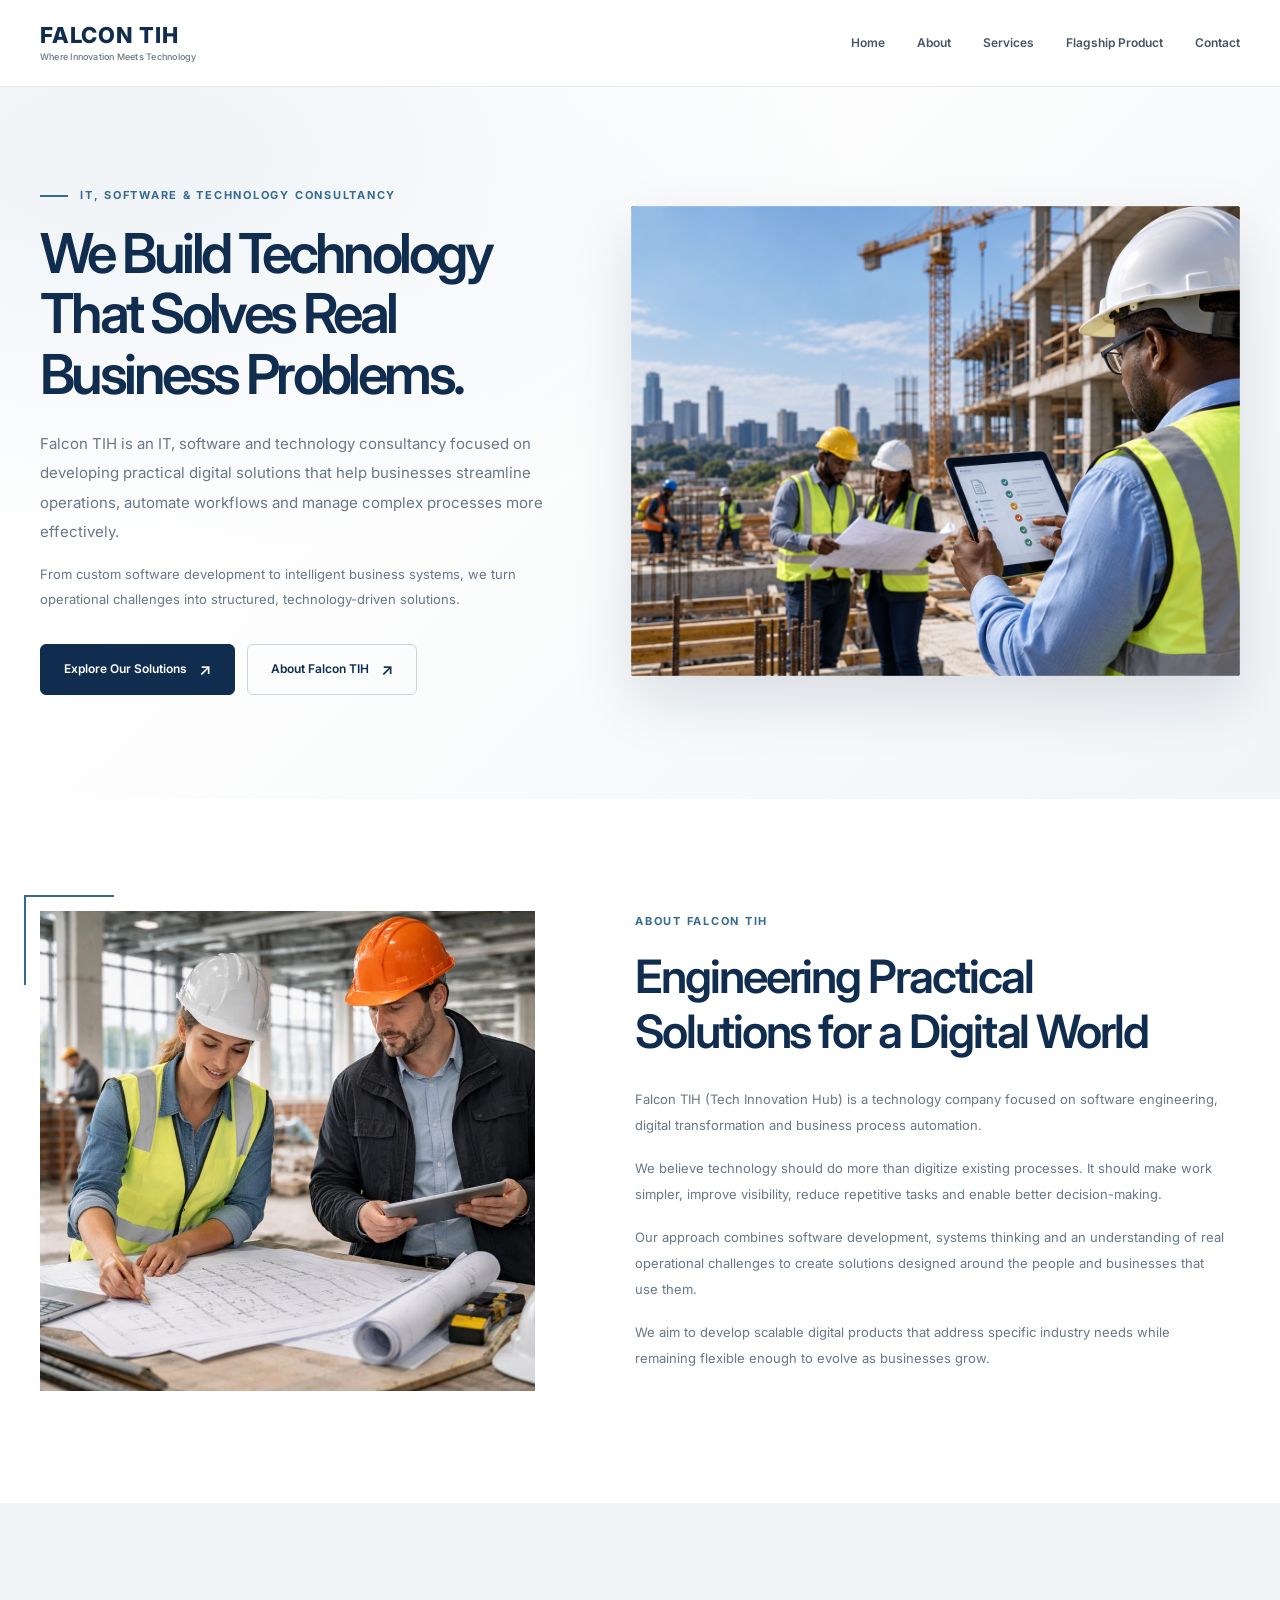
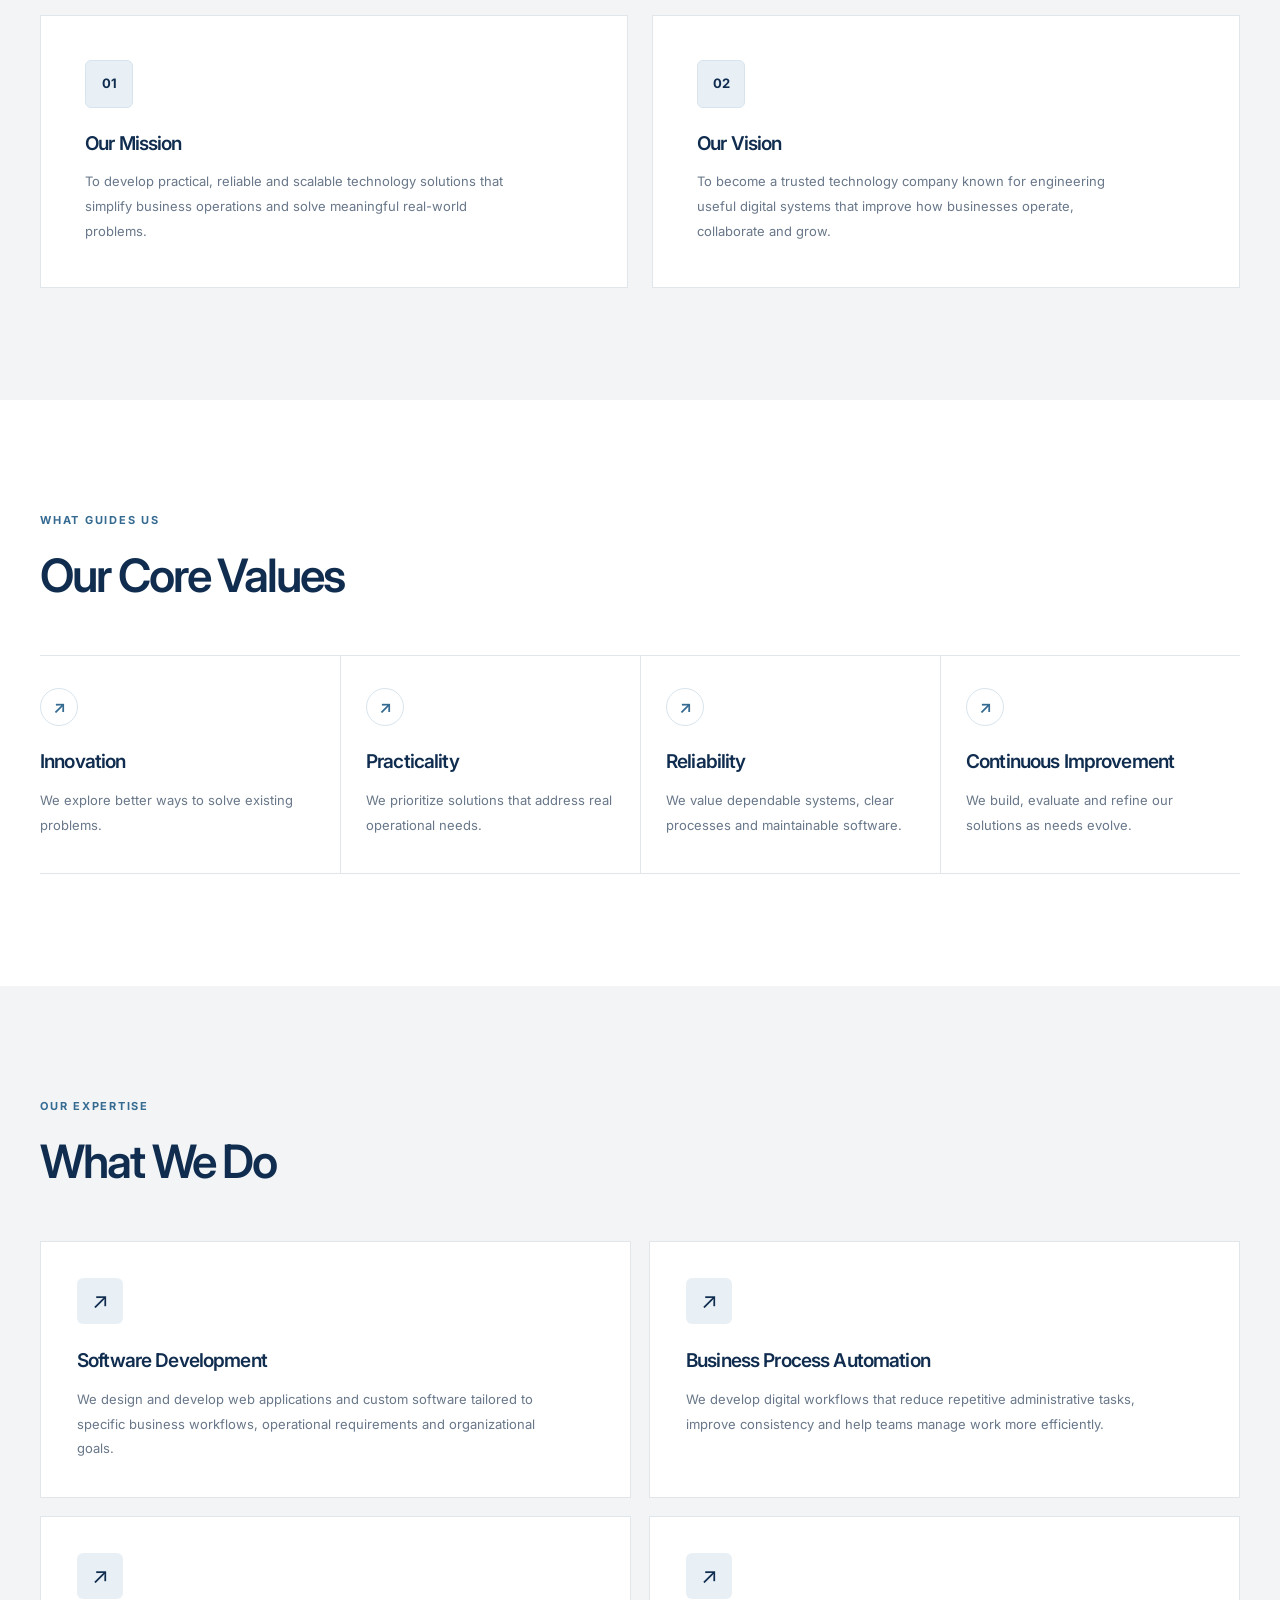
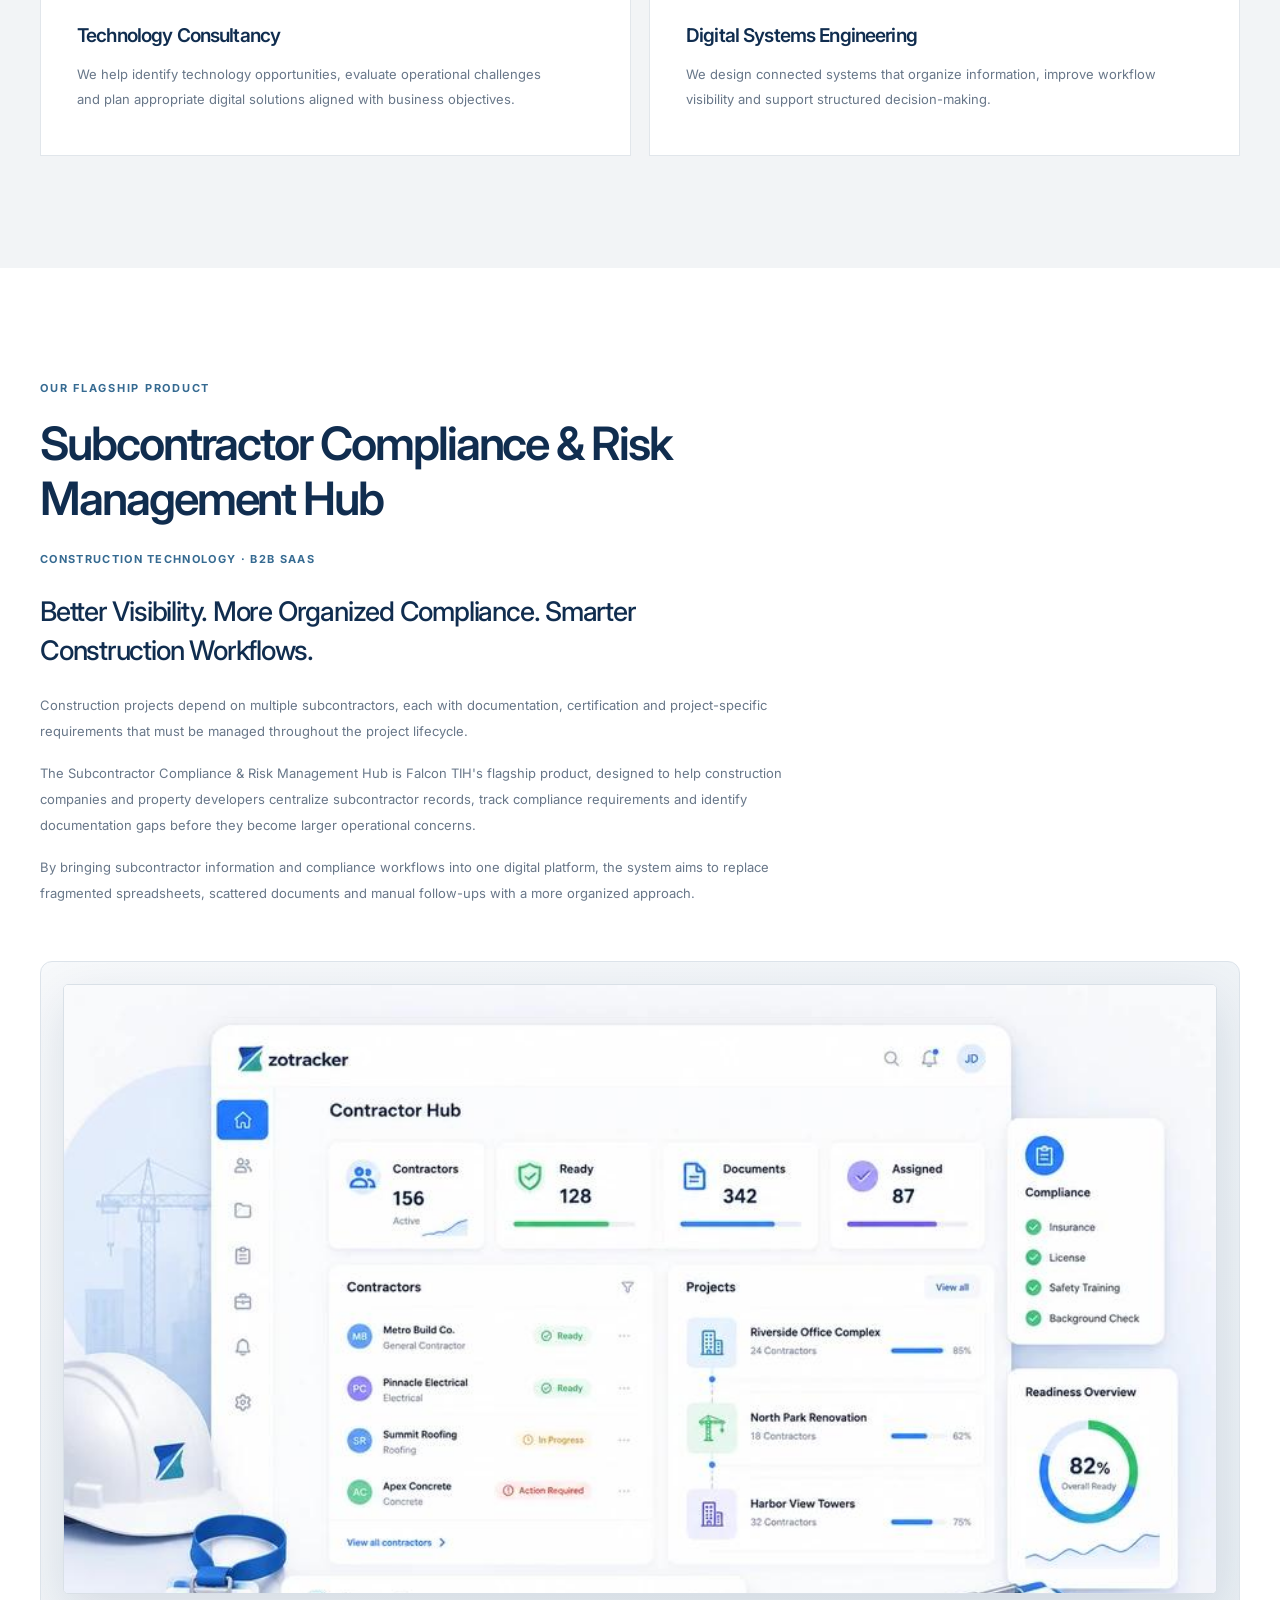
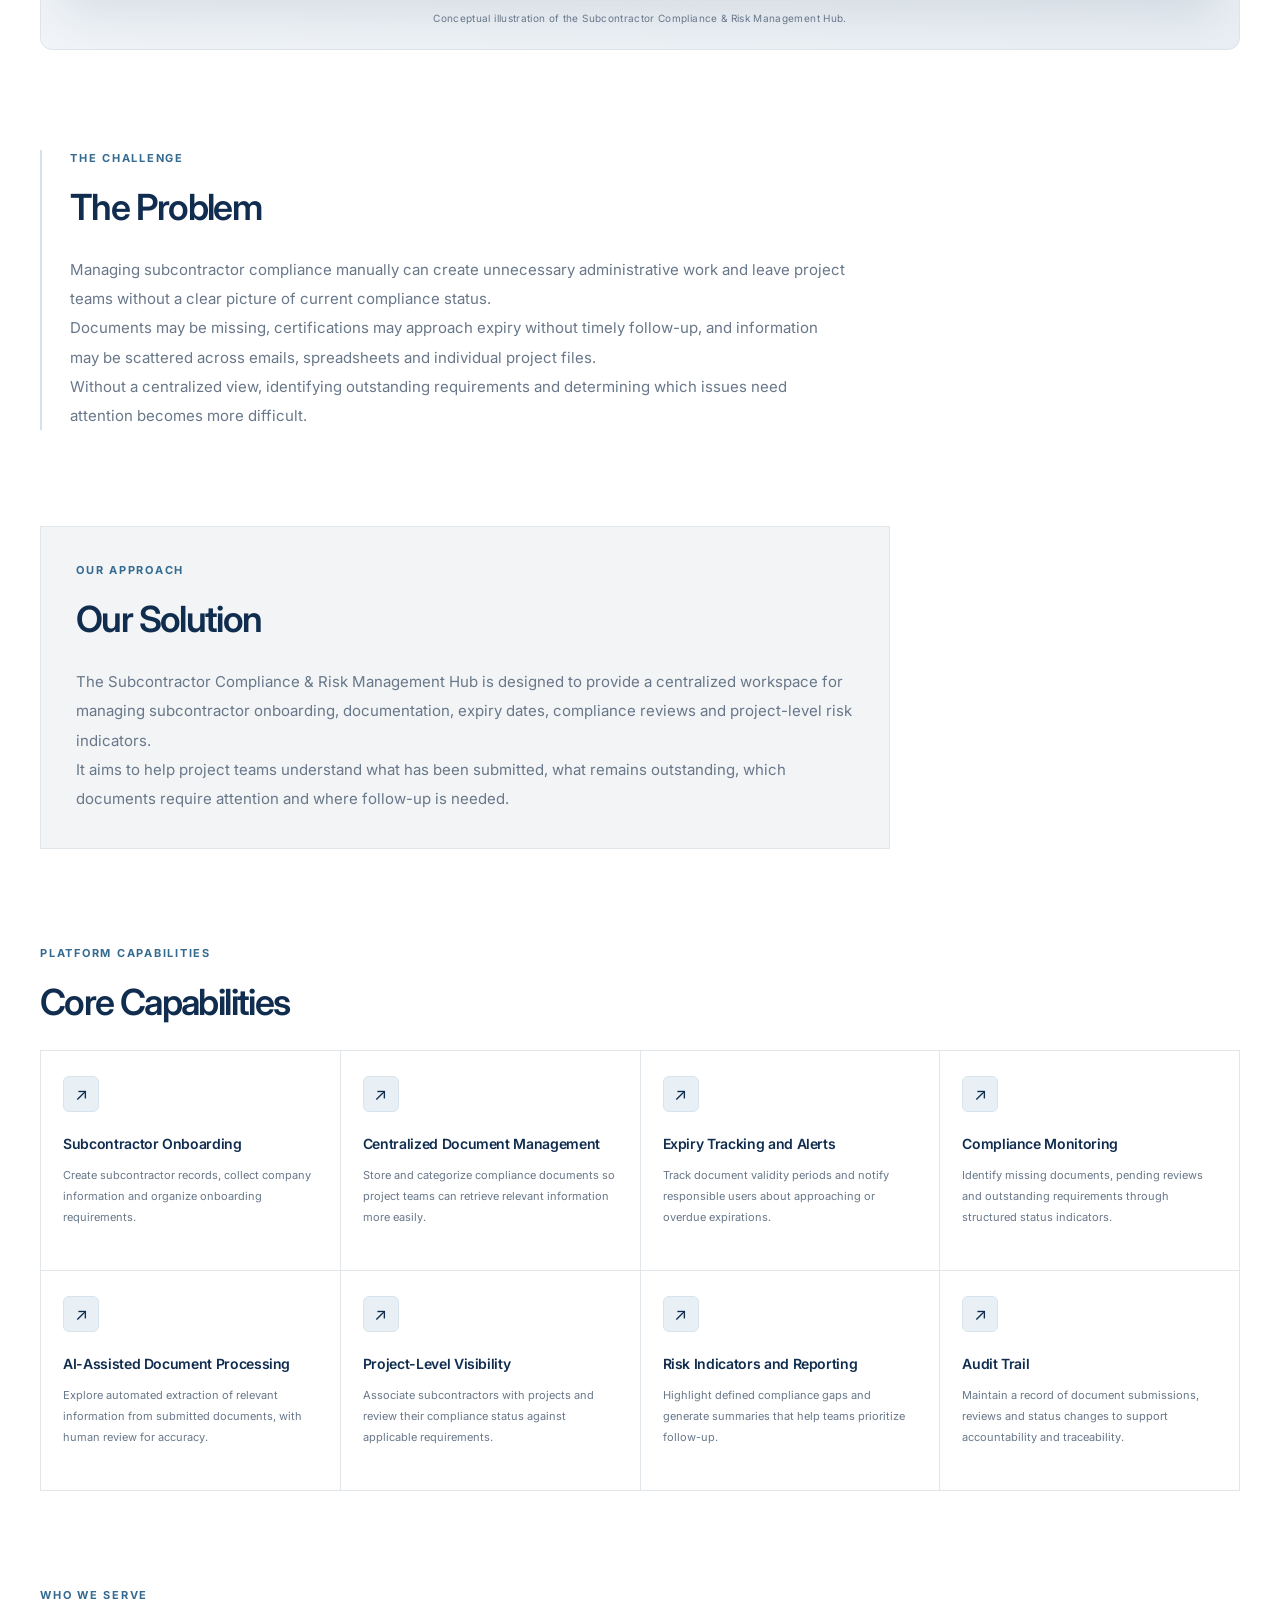
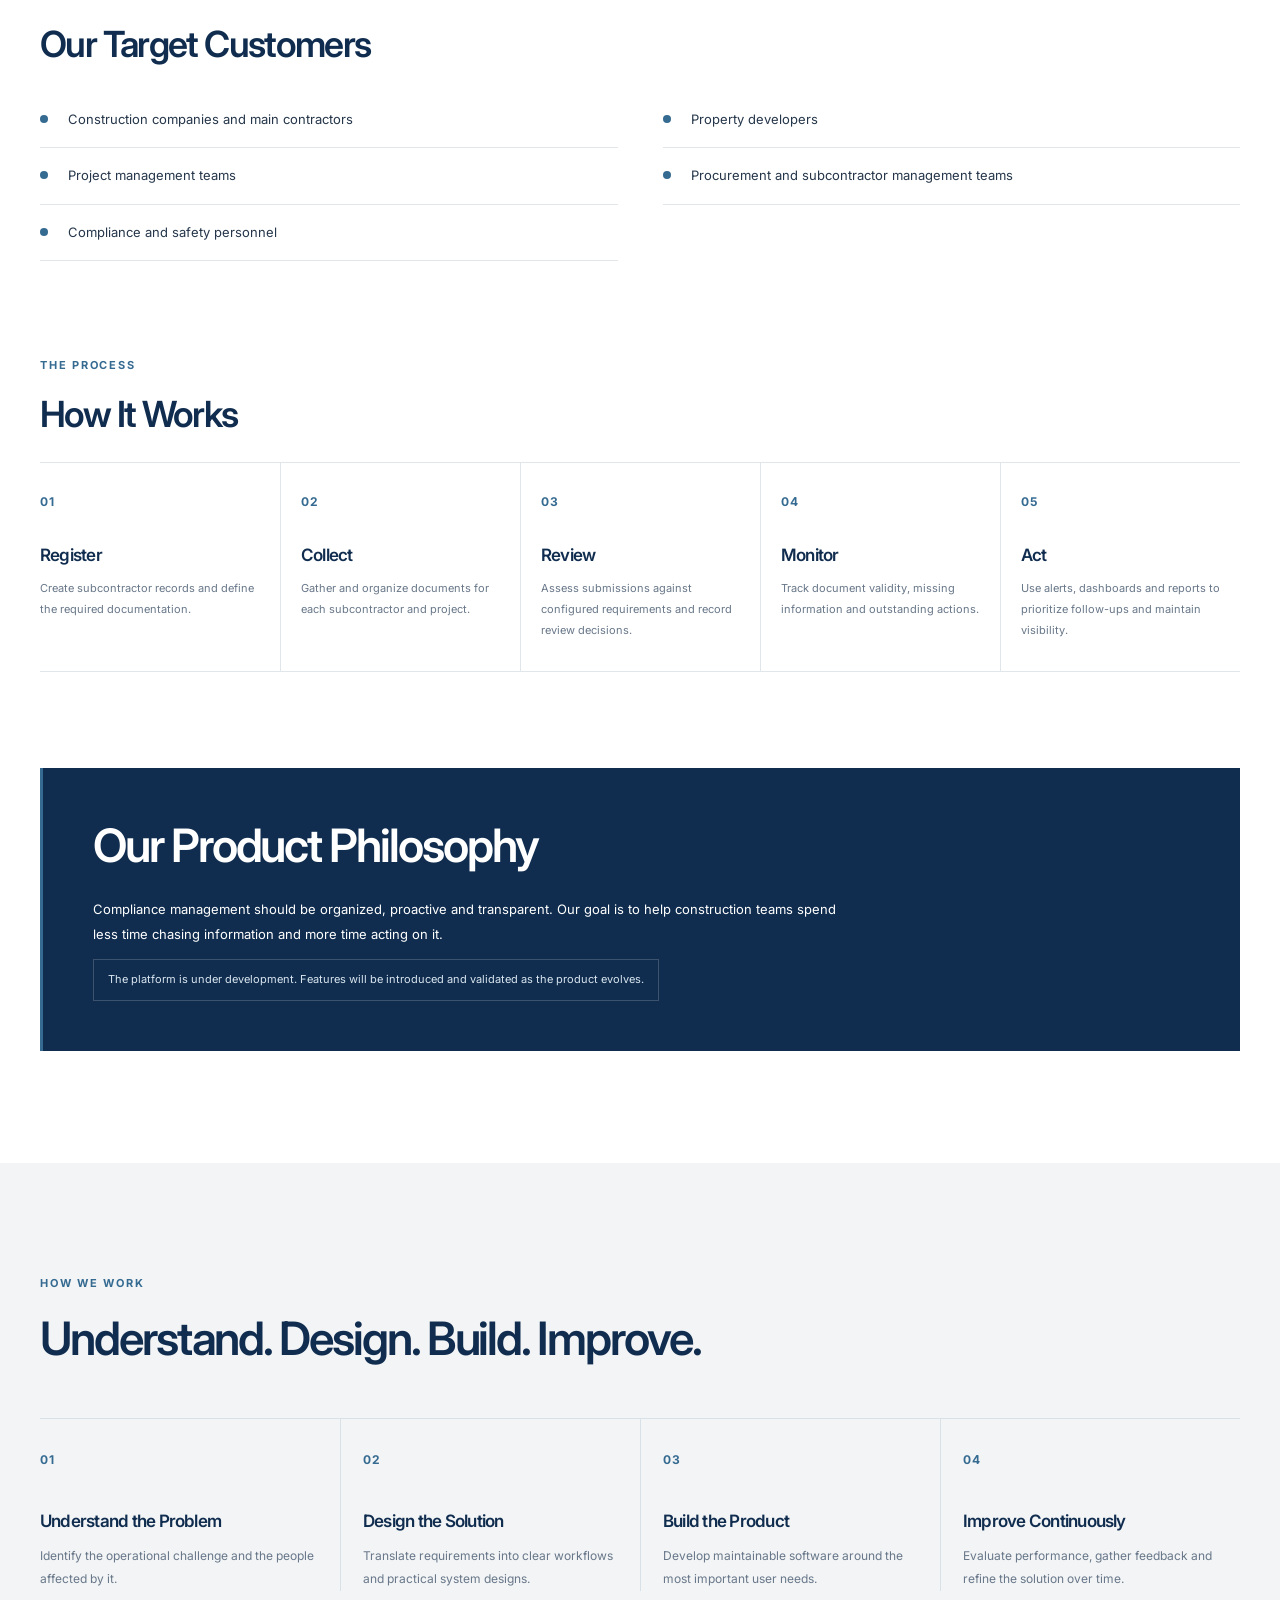
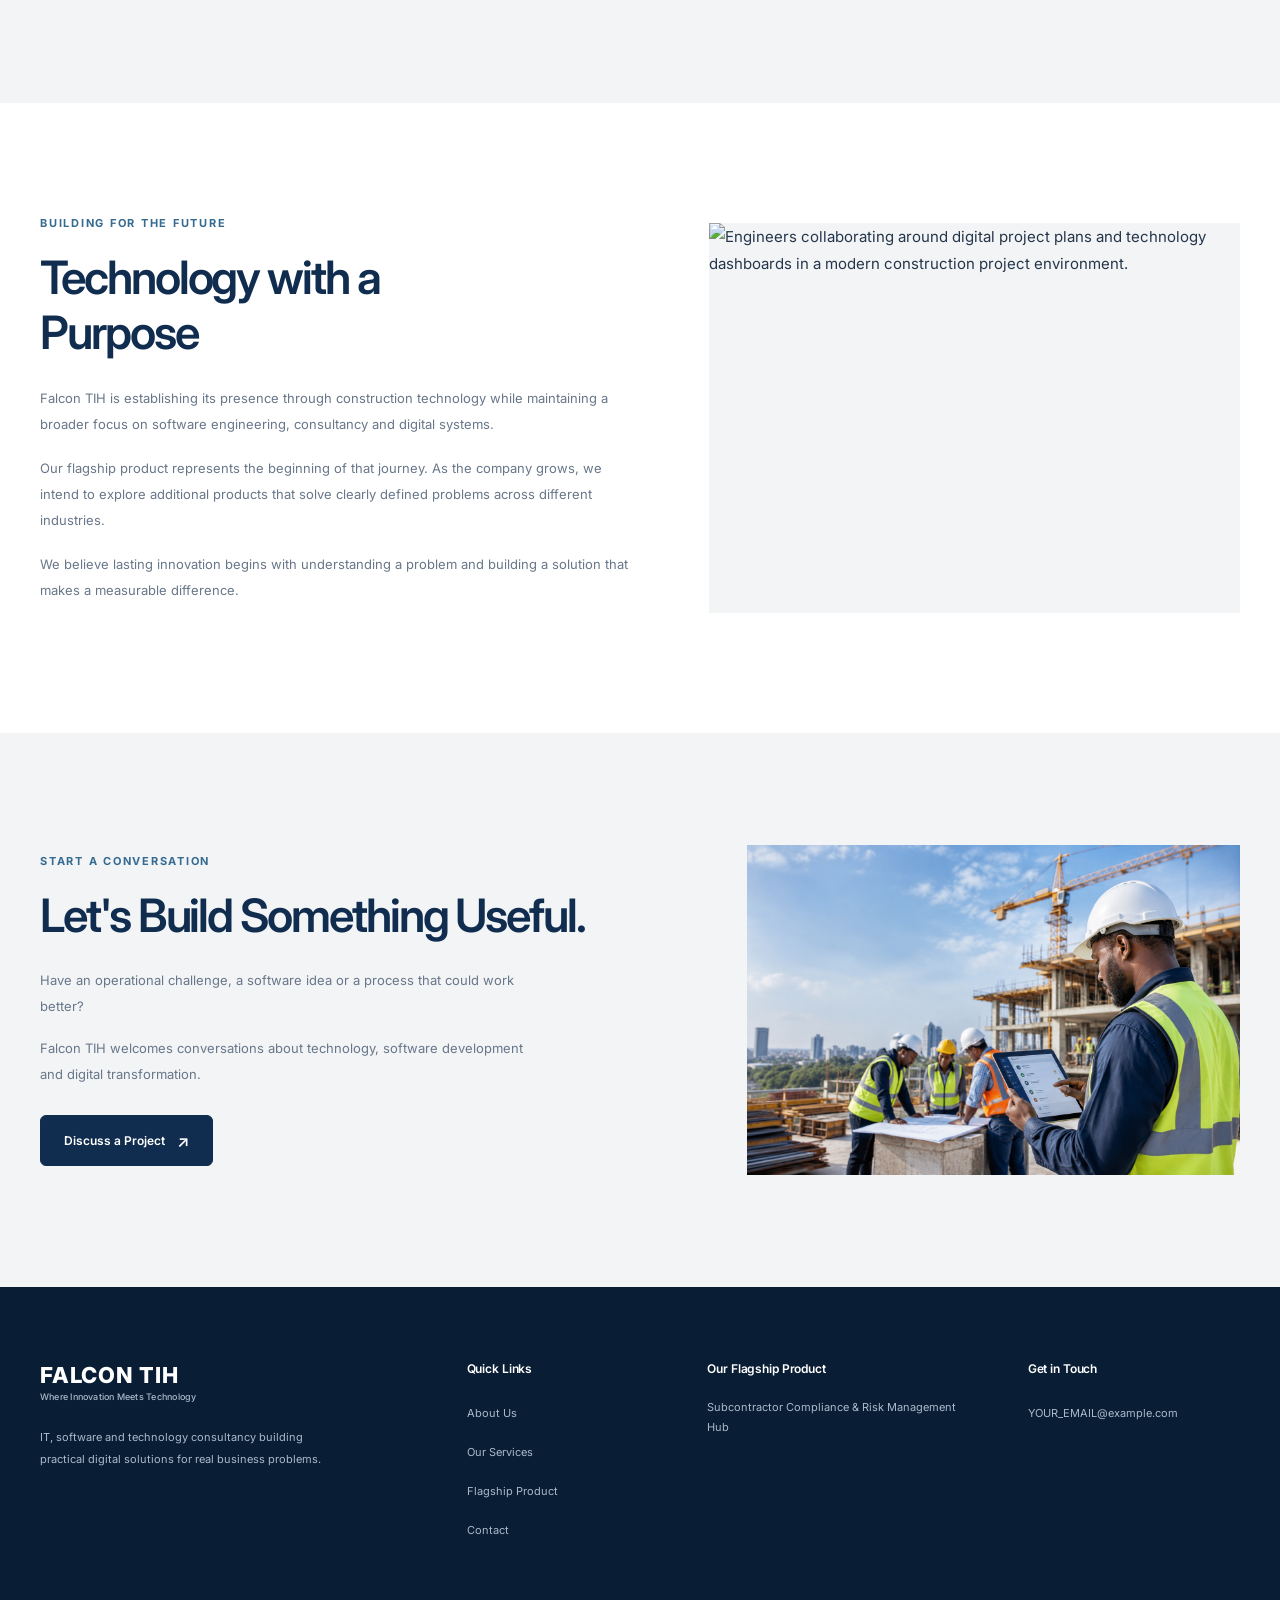
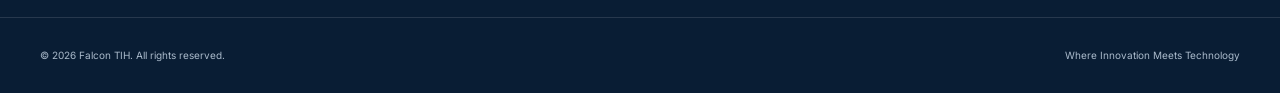
==== Falcon.html @ 8f96cfbc "programmed falcon TIH comapany site, edited main portfolio" ====
<!DOCTYPE html>
<html lang="en">
<head>
    <meta charset="UTF-8">
    <meta name="viewport" content="width=device-width, initial-scale=1.0">
    <meta name="description" content="Falcon TIH is an IT, software and technology consultancy developing practical digital solutions, business automation and construction technology systems.">
    <meta name="theme-color" content="#102D4F">
    <link rel="preconnect" href="https://fonts.googleapis.com">
    <link rel="preconnect" href="https://fonts.gstatic.com" crossorigin>
    <link href="https://fonts.googleapis.com/css2?family=Inter:wght@400;500;600;700;800&display=swap" rel="stylesheet">
    <link rel="stylesheet" href="portfolio.css">
    <title>Falcon TIH | Where Innovation Meets Technology</title>
</head>

<body class="site-body">

    <!-- ==================== HEADER ==================== -->
    <header class="site-header" id="site-header">
        <div class="container header-container">

            <a href="#home" class="brand-logo" id="brand-logo" aria-label="Falcon TIH homepage">
                <span class="brand-name">FALCON TIH</span>
                <span class="brand-tagline">Where Innovation Meets Technology</span>
            </a>

            <nav class="main-navigation" id="main-navigation" aria-label="Main navigation">
                <ul class="navigation-list">
                    <li class="navigation-item">
                        <a href="#home" class="navigation-link">Home</a>
                    </li>
                    <li class="navigation-item">
                        <a href="#about" class="navigation-link">About</a>
                    </li>
                    <li class="navigation-item">
                        <a href="#services" class="navigation-link">Services</a>
                    </li>
                    <li class="navigation-item">
                        <a href="#flagship-product" class="navigation-link">Flagship Product</a>
                    </li>
                    <li class="navigation-item">
                        <a href="#contact" class="navigation-link">Contact</a>
                    </li>
                </ul>
            </nav>

            <button
                class="mobile-menu-toggle"
                id="mobile-menu-toggle"
                type="button"
                aria-label="Toggle navigation"
                aria-controls="main-navigation"
                aria-expanded="false"
            >
                <span class="menu-icon"></span>
            </button>

        </div>
    </header>


    <main class="main-content" id="main-content">

        <!-- ==================== HERO SECTION ==================== -->
        <section class="hero-section" id="home">
            <div class="container hero-container">

                <div class="hero-content">
                    <p class="section-eyebrow hero-eyebrow">
                        IT, Software &amp; Technology Consultancy
                    </p>

                    <h1 class="hero-title">
                        We Build Technology That Solves Real Business Problems.
                    </h1>

                    <p class="hero-description">
                        Falcon TIH is an IT, software and technology consultancy
                        focused on developing practical digital solutions that
                        help businesses streamline operations, automate workflows
                        and manage complex processes more effectively.
                    </p>

                    <p class="hero-supporting-text">
                        From custom software development to intelligent business
                        systems, we turn operational challenges into structured,
                        technology-driven solutions.
                    </p>

                    <div class="hero-actions">
                        <a href="#flagship-product" class="button button-primary" id="explore-solutions-button">
                            Explore Our Solutions
                        </a>

                        <a href="#about" class="button button-secondary" id="about-company-button">
                            About Falcon TIH
                        </a>
                    </div>
                </div>

                <div class="hero-image-wrapper">
                    <img
                        src="assets/Digital Construction Team at Work.png"
                        alt="Construction site manager reviewing a digital project management dashboard on a tablet while engineers collaborate on building plans at an active construction site."
                        class="hero-image"
                        id="hero-image"
                    >
                </div>

            </div>
        </section>


        <!-- ==================== ABOUT SECTION ==================== -->
        <section class="about-section section" id="about">
            <div class="container about-container">

                <div class="about-image-wrapper">
                    <img
                        src="assets/saved-image-file_0000000050a08230af5900787758cb48.jpg"
                        alt="Construction engineers wearing safety helmets and high-visibility vests collaborating over architectural blueprints at a building site."
                        class="about-image"
                        id="about-image"
                    >
                </div>

                <div class="about-content">
                    <p class="section-eyebrow">About Falcon TIH</p>

                    <h2 class="section-title">
                        Engineering Practical Solutions for a Digital World
                    </h2>

                    <p class="about-description">
                        Falcon TIH (Tech Innovation Hub) is a technology company
                        focused on software engineering, digital transformation
                        and business process automation.
                    </p>

                    <p class="about-description">
                        We believe technology should do more than digitize
                        existing processes. It should make work simpler, improve
                        visibility, reduce repetitive tasks and enable better
                        decision-making.
                    </p>

                    <p class="about-description">
                        Our approach combines software development, systems
                        thinking and an understanding of real operational
                        challenges to create solutions designed around the
                        people and businesses that use them.
                    </p>

                    <p class="about-description">
                        We aim to develop scalable digital products that address
                        specific industry needs while remaining flexible enough
                        to evolve as businesses grow.
                    </p>
                </div>

            </div>
        </section>


        <!-- ==================== MISSION & VISION ==================== -->
        <section class="mission-vision-section section" id="mission-vision">
            <div class="container mission-vision-container">

                <article class="mission-card">
                    <div class="mission-icon" aria-hidden="true"></div>

                    <h3 class="card-title">Our Mission</h3>

                    <p class="card-description">
                        To develop practical, reliable and scalable technology
                        solutions that simplify business operations and solve
                        meaningful real-world problems.
                    </p>
                </article>

                <article class="vision-card">
                    <div class="vision-icon" aria-hidden="true"></div>

                    <h3 class="card-title">Our Vision</h3>

                    <p class="card-description">
                        To become a trusted technology company known for
                        engineering useful digital systems that improve how
                        businesses operate, collaborate and grow.
                    </p>
                </article>

            </div>
        </section>


        <!-- ==================== CORE VALUES ==================== -->
        <section class="core-values-section section" id="core-values">
            <div class="container">

                <div class="section-heading">
                    <p class="section-eyebrow">What Guides Us</p>

                    <h2 class="section-title">Our Core Values</h2>
                </div>

                <div class="core-values-grid">

                    <article class="value-card">
                        <div class="value-icon" aria-hidden="true"></div>

                        <h3 class="card-title">Innovation</h3>

                        <p class="card-description">
                            We explore better ways to solve existing problems.
                        </p>
                    </article>

                    <article class="value-card">
                        <div class="value-icon" aria-hidden="true"></div>

                        <h3 class="card-title">Practicality</h3>

                        <p class="card-description">
                            We prioritize solutions that address real
                            operational needs.
                        </p>
                    </article>

                    <article class="value-card">
                        <div class="value-icon" aria-hidden="true"></div>

                        <h3 class="card-title">Reliability</h3>

                        <p class="card-description">
                            We value dependable systems, clear processes
                            and maintainable software.
                        </p>
                    </article>

                    <article class="value-card">
                        <div class="value-icon" aria-hidden="true"></div>

                        <h3 class="card-title">Continuous Improvement</h3>

                        <p class="card-description">
                            We build, evaluate and refine our solutions
                            as needs evolve.
                        </p>
                    </article>

                </div>
            </div>
        </section>


        <!-- ==================== SERVICES SECTION ==================== -->
        <section class="services-section section" id="services">
            <div class="container">

                <div class="section-heading">
                    <p class="section-eyebrow">Our Expertise</p>

                    <h2 class="section-title">What We Do</h2>
                </div>

                <div class="services-grid">

                    <article class="service-card" id="software-development">
                        <div class="service-icon" aria-hidden="true"></div>

                        <h3 class="card-title">Software Development</h3>

                        <p class="card-description">
                            We design and develop web applications and custom
                            software tailored to specific business workflows,
                            operational requirements and organizational goals.
                        </p>
                    </article>

                    <article class="service-card" id="process-automation">
                        <div class="service-icon" aria-hidden="true"></div>

                        <h3 class="card-title">Business Process Automation</h3>

                        <p class="card-description">
                            We develop digital workflows that reduce repetitive
                            administrative tasks, improve consistency and help
                            teams manage work more efficiently.
                        </p>
                    </article>

                    <article class="service-card" id="technology-consultancy">
                        <div class="service-icon" aria-hidden="true"></div>

                        <h3 class="card-title">Technology Consultancy</h3>

                        <p class="card-description">
                            We help identify technology opportunities, evaluate
                            operational challenges and plan appropriate digital
                            solutions aligned with business objectives.
                        </p>
                    </article>

                    <article class="service-card" id="systems-engineering">
                        <div class="service-icon" aria-hidden="true"></div>

                        <h3 class="card-title">Digital Systems Engineering</h3>

                        <p class="card-description">
                            We design connected systems that organize information,
                            improve workflow visibility and support structured
                            decision-making.
                        </p>
                    </article>

                </div>
            </div>
        </section>


        <!-- ==================== FLAGSHIP PRODUCT ==================== -->
        <section class="flagship-product-section section" id="flagship-product">
            <div class="container">

                <div class="flagship-product-header">
                    <p class="section-eyebrow">Our Flagship Product</p>

                    <h2 class="section-title">
                        Subcontractor Compliance &amp; Risk Management Hub
                    </h2>

                    <p class="product-category">
                        Construction Technology &middot; B2B SaaS
                    </p>

                    <h3 class="product-subtitle">
                        Better Visibility. More Organized Compliance.
                        Smarter Construction Workflows.
                    </h3>

                    <p class="product-introduction">
                        Construction projects depend on multiple subcontractors,
                        each with documentation, certification and project-specific
                        requirements that must be managed throughout the project
                        lifecycle.
                    </p>

                    <p class="product-introduction">
                        The Subcontractor Compliance &amp; Risk Management Hub
                        is Falcon TIH's flagship product, designed to help
                        construction companies and property developers centralize
                        subcontractor records, track compliance requirements and
                        identify documentation gaps before they become larger
                        operational concerns.
                    </p>

                    <p class="product-introduction">
                        By bringing subcontractor information and compliance
                        workflows into one digital platform, the system aims to
                        replace fragmented spreadsheets, scattered documents
                        and manual follow-ups with a more organized approach.
                    </p>
                </div>


                <!-- PRODUCT IMAGE / DASHBOARD MOCKUP -->
                <div class="product-image-wrapper" id="product-dashboard-preview">
                    <img
                        src="assets/saved-image-file_00000000c3a4820e86d93e6d7f512af4.jpg"
                        alt="Conceptual construction compliance software dashboard displaying subcontractor records, document status indicators, upcoming certification expirations and project compliance summaries."
                        class="product-image"
                        id="product-dashboard-image"
                    >

                    <p class="image-caption">
                        Conceptual illustration of the Subcontractor Compliance
                        &amp; Risk Management Hub.
                    </p>
                </div>


                <!-- PRODUCT PROBLEM -->
                <div class="product-problem-section" id="product-problem">

                    <div class="section-heading">
                        <p class="section-eyebrow">The Challenge</p>

                        <h3 class="section-title">The Problem</h3>
                    </div>

                    <p class="section-description">
                        Managing subcontractor compliance manually can create
                        unnecessary administrative work and leave project teams
                        without a clear picture of current compliance status.
                    </p>

                    <p class="section-description">
                        Documents may be missing, certifications may approach
                        expiry without timely follow-up, and information may
                        be scattered across emails, spreadsheets and individual
                        project files.
                    </p>

                    <p class="section-description">
                        Without a centralized view, identifying outstanding
                        requirements and determining which issues need attention
                        becomes more difficult.
                    </p>

                </div>


                <!-- PRODUCT SOLUTION -->
                <div class="product-solution-section" id="product-solution">

                    <div class="section-heading">
                        <p class="section-eyebrow">Our Approach</p>

                        <h3 class="section-title">Our Solution</h3>
                    </div>

                    <p class="section-description">
                        The Subcontractor Compliance &amp; Risk Management Hub
                        is designed to provide a centralized workspace for
                        managing subcontractor onboarding, documentation,
                        expiry dates, compliance reviews and project-level
                        risk indicators.
                    </p>

                    <p class="section-description">
                        It aims to help project teams understand what has been
                        submitted, what remains outstanding, which documents
                        require attention and where follow-up is needed.
                    </p>

                </div>


                <!-- PRODUCT FEATURES -->
                <div class="product-features-section" id="product-features">

                    <div class="section-heading">
                        <p class="section-eyebrow">Platform Capabilities</p>

                        <h3 class="section-title">Core Capabilities</h3>
                    </div>

                    <div class="product-features-grid">

                        <article class="product-feature-card" id="subcontractor-onboarding">
                            <div class="feature-icon" aria-hidden="true"></div>

                            <h4 class="feature-title">Subcontractor Onboarding</h4>

                            <p class="feature-description">
                                Create subcontractor records, collect company
                                information and organize onboarding requirements.
                            </p>
                        </article>

                        <article class="product-feature-card" id="document-management">
                            <div class="feature-icon" aria-hidden="true"></div>

                            <h4 class="feature-title">Centralized Document Management</h4>

                            <p class="feature-description">
                                Store and categorize compliance documents so
                                project teams can retrieve relevant information
                                more easily.
                            </p>
                        </article>

                        <article class="product-feature-card" id="expiry-tracking">
                            <div class="feature-icon" aria-hidden="true"></div>

                            <h4 class="feature-title">Expiry Tracking and Alerts</h4>

                            <p class="feature-description">
                                Track document validity periods and notify
                                responsible users about approaching or overdue
                                expirations.
                            </p>
                        </article>

                        <article class="product-feature-card" id="compliance-monitoring">
                            <div class="feature-icon" aria-hidden="true"></div>

                            <h4 class="feature-title">Compliance Monitoring</h4>

                            <p class="feature-description">
                                Identify missing documents, pending reviews and
                                outstanding requirements through structured
                                status indicators.
                            </p>
                        </article>

                        <article class="product-feature-card" id="ai-document-processing">
                            <div class="feature-icon" aria-hidden="true"></div>

                            <h4 class="feature-title">AI-Assisted Document Processing</h4>

                            <p class="feature-description">
                                Explore automated extraction of relevant
                                information from submitted documents, with
                                human review for accuracy.
                            </p>
                        </article>

                        <article class="product-feature-card" id="project-visibility">
                            <div class="feature-icon" aria-hidden="true"></div>

                            <h4 class="feature-title">Project-Level Visibility</h4>

                            <p class="feature-description">
                                Associate subcontractors with projects and
                                review their compliance status against
                                applicable requirements.
                            </p>
                        </article>

                        <article class="product-feature-card" id="risk-reporting">
                            <div class="feature-icon" aria-hidden="true"></div>

                            <h4 class="feature-title">Risk Indicators and Reporting</h4>

                            <p class="feature-description">
                                Highlight defined compliance gaps and generate
                                summaries that help teams prioritize follow-up.
                            </p>
                        </article>

                        <article class="product-feature-card" id="audit-trail">
                            <div class="feature-icon" aria-hidden="true"></div>

                            <h4 class="feature-title">Audit Trail</h4>

                            <p class="feature-description">
                                Maintain a record of document submissions,
                                reviews and status changes to support
                                accountability and traceability.
                            </p>
                        </article>

                    </div>
                </div>


                <!-- TARGET CUSTOMERS -->
                <div class="target-market-section" id="target-market">

                    <div class="section-heading">
                        <p class="section-eyebrow">Who We Serve</p>

                        <h3 class="section-title">Our Target Customers</h3>
                    </div>

                    <ul class="target-market-list">
                        <li class="target-market-item">
                            Construction companies and main contractors
                        </li>
                        <li class="target-market-item">
                            Property developers
                        </li>
                        <li class="target-market-item">
                            Project management teams
                        </li>
                        <li class="target-market-item">
                            Procurement and subcontractor management teams
                        </li>
                        <li class="target-market-item">
                            Compliance and safety personnel
                        </li>
                    </ul>

                </div>


                <!-- HOW THE PRODUCT WORKS -->
                <div class="product-workflow-section" id="product-workflow">

                    <div class="section-heading">
                        <p class="section-eyebrow">The Process</p>

                        <h3 class="section-title">How It Works</h3>
                    </div>

                    <div class="workflow-grid">

                        <article class="workflow-step" id="workflow-register">
                            <span class="workflow-number">01</span>

                            <h4 class="workflow-title">Register</h4>

                            <p class="workflow-description">
                                Create subcontractor records and define the
                                required documentation.
                            </p>
                        </article>

                        <article class="workflow-step" id="workflow-collect">
                            <span class="workflow-number">02</span>

                            <h4 class="workflow-title">Collect</h4>

                            <p class="workflow-description">
                                Gather and organize documents for each
                                subcontractor and project.
                            </p>
                        </article>

                        <article class="workflow-step" id="workflow-review">
                            <span class="workflow-number">03</span>

                            <h4 class="workflow-title">Review</h4>

                            <p class="workflow-description">
                                Assess submissions against configured
                                requirements and record review decisions.
                            </p>
                        </article>

                        <article class="workflow-step" id="workflow-monitor">
                            <span class="workflow-number">04</span>

                            <h4 class="workflow-title">Monitor</h4>

                            <p class="workflow-description">
                                Track document validity, missing information
                                and outstanding actions.
                            </p>
                        </article>

                        <article class="workflow-step" id="workflow-act">
                            <span class="workflow-number">05</span>

                            <h4 class="workflow-title">Act</h4>

                            <p class="workflow-description">
                                Use alerts, dashboards and reports to prioritize
                                follow-ups and maintain visibility.
                            </p>
                        </article>

                    </div>
                </div>


                <!-- PRODUCT PHILOSOPHY -->
                <div class="product-philosophy-section" id="product-philosophy">

                    <h3 class="section-title">Our Product Philosophy</h3>

                    <p class="section-description">
                        Compliance management should be organized, proactive
                        and transparent. Our goal is to help construction
                        teams spend less time chasing information and more
                        time acting on it.
                    </p>

                    <p class="product-development-notice">
                        The platform is under development. Features will be
                        introduced and validated as the product evolves.
                    </p>

                </div>

            </div>
        </section>


        <!-- ==================== OUR APPROACH ==================== -->
        <section class="approach-section section" id="our-approach">
            <div class="container">

                <div class="section-heading">
                    <p class="section-eyebrow">How We Work</p>

                    <h2 class="section-title">
                        Understand. Design. Build. Improve.
                    </h2>
                </div>

                <div class="approach-grid">

                    <article class="approach-card" id="approach-understand">
                        <span class="approach-number">01</span>

                        <h3 class="card-title">Understand the Problem</h3>

                        <p class="card-description">
                            Identify the operational challenge and the
                            people affected by it.
                        </p>
                    </article>

                    <article class="approach-card" id="approach-design">
                        <span class="approach-number">02</span>

                        <h3 class="card-title">Design the Solution</h3>

                        <p class="card-description">
                            Translate requirements into clear workflows
                            and practical system designs.
                        </p>
                    </article>

                    <article class="approach-card" id="approach-build">
                        <span class="approach-number">03</span>

                        <h3 class="card-title">Build the Product</h3>

                        <p class="card-description">
                            Develop maintainable software around the
                            most important user needs.
                        </p>
                    </article>

                    <article class="approach-card" id="approach-improve">
                        <span class="approach-number">04</span>

                        <h3 class="card-title">Improve Continuously</h3>

                        <p class="card-description">
                            Evaluate performance, gather feedback and
                            refine the solution over time.
                        </p>
                    </article>

                </div>
            </div>
        </section>


        <!-- ==================== FUTURE VISION ==================== -->
        <section class="future-vision-section section" id="future-vision">
            <div class="container future-vision-container">

                <div class="future-vision-content">
                    <p class="section-eyebrow">Building for the Future</p>

                    <h2 class="section-title">Technology with a Purpose</h2>

                    <p class="section-description">
                        Falcon TIH is establishing its presence through
                        construction technology while maintaining a broader
                        focus on software engineering, consultancy and
                        digital systems.
                    </p>

                    <p class="section-description">
                        Our flagship product represents the beginning of that
                        journey. As the company grows, we intend to explore
                        additional products that solve clearly defined problems
                        across different industries.
                    </p>

                    <p class="section-description">
                        We believe lasting innovation begins with understanding
                        a problem and building a solution that makes a
                        measurable difference.
                    </p>
                </div>

                <div class="future-vision-image-wrapper">
                    <img
                        src=""
                        alt="Engineers collaborating around digital project plans and technology dashboards in a modern construction project environment."
                        class="future-vision-image"
                        id="future-vision-image"
                    >
                </div>

            </div>
        </section>


        <!-- ==================== CONTACT SECTION ==================== -->
        <section class="contact-section section" id="contact">
            <div class="container contact-container">

                <div class="contact-content">
                    <p class="section-eyebrow">Start a Conversation</p>

                    <h2 class="section-title">Let's Build Something Useful.</h2>

                    <p class="contact-description">
                        Have an operational challenge, a software idea or a
                        process that could work better?
                    </p>

                    <p class="contact-description">
                        Falcon TIH welcomes conversations about technology,
                        software development and digital transformation.
                    </p>

                    <a
                        href="mailto:YOUR_EMAIL@example.com"
                        class="button button-primary"
                        id="contact-project-button"
                    >
                        Discuss a Project
                    </a>
                </div>

                <div class="contact-image-wrapper">
                    <img
                        src="assets/Construction Team Reviewing Plans Onsite.png"
                        alt="Technology consultant and business stakeholders reviewing a digital solution and discussing software project requirements."
                        class="contact-image"
                        id="contact-image"
                    >
                </div>

            </div>
        </section>

    </main>


    <!-- ==================== FOOTER ==================== -->
    <footer class="site-footer" id="site-footer">
        <div class="container footer-container">

            <div class="footer-brand">
                <a href="#home" class="brand-logo footer-logo">
                    <span class="brand-name">FALCON TIH</span>
                    <span class="brand-tagline">
                        Where Innovation Meets Technology
                    </span>
                </a>

                <p class="footer-description">
                    IT, software and technology consultancy building
                    practical digital solutions for real business problems.
                </p>
            </div>

            <div class="footer-navigation">
                <h3 class="footer-heading">Quick Links</h3>

                <ul class="footer-link-list">
                    <li class="footer-link-item">
                        <a href="#about" class="footer-link">About Us</a>
                    </li>
                    <li class="footer-link-item">
                        <a href="#services" class="footer-link">Our Services</a>
                    </li>
                    <li class="footer-link-item">
                        <a href="#flagship-product" class="footer-link">
                            Flagship Product
                        </a>
                    </li>
                    <li class="footer-link-item">
                        <a href="#contact" class="footer-link">Contact</a>
                    </li>
                </ul>
            </div>

            <div class="footer-product">
                <h3 class="footer-heading">Our Flagship Product</h3>

                <a href="#flagship-product" class="footer-link">
                    Subcontractor Compliance &amp; Risk Management Hub
                </a>
            </div>

            <div class="footer-contact">
                <h3 class="footer-heading">Get in Touch</h3>

                <a href="mailto:YOUR_EMAIL@example.com" class="footer-link">
                    YOUR_EMAIL@example.com
                </a>
            </div>

        </div>

        <div class="footer-bottom">
            <div class="container footer-bottom-container">

                <p class="copyright-text">
                    &copy; <span id="current-year">2026</span> Falcon TIH.
                    All rights reserved.
                </p>

                <p class="footer-tagline">
                    Where Innovation Meets Technology
                </p>

            </div>
        </div>
    </footer>

</body>
</html>
---- portfolio.css ----
/* =========================================================
   EMMANUEL JUMA OKOTH — PREMIUM SOFTWARE ENGINEERING PORTFOLIO
   ========================================================= */

:root {
  /* Falcon-inspired palette */
  --primary: #102D4F;
  --primary-light: #183E64;
  --secondary: #356A91;
  --secondary-light: #5B8DB3;
  --accent: #DCEAF5;

  --bg: #F2F4F6;
  --bg-elevated: #FFFFFF;
  --bg-soft: #EAF0F5;

  --text: #172B3D;
  --text-muted: #586A7B;
  --text-subtle: #758596;

  --border: #E1E7ED;
  --border-strong: #CAD5DF;

  --shadow-sm: 0 4px 14px rgba(16, 45, 79, 0.05);
  --shadow-md: 0 12px 30px rgba(16, 45, 79, 0.08);
  --shadow-lg: 0 24px 60px rgba(16, 45, 79, 0.13);

  --font: "Inter", -apple-system, BlinkMacSystemFont, "Segoe UI", sans-serif;

  --text-xs: 0.8rem;
  --text-sm: 0.92rem;
  --text-base: 1rem;
  --text-lg: 1.16rem;
  --text-xl: 1.4rem;
  --text-2xl: clamp(1.8rem, 3vw, 2.35rem);
  --text-3xl: clamp(2.3rem, 5vw, 3.6rem);
  --text-4xl: clamp(2.7rem, 6vw, 4.6rem);

  --space-1: 0.25rem;
  --space-2: 0.5rem;
  --space-3: 0.75rem;
  --space-4: 1rem;
  --space-5: 1.5rem;
  --space-6: 2rem;
  --space-7: 3rem;
  --space-8: 4rem;
  --space-9: 6rem;

  --container: 1160px;
  --header-h: 76px;
  --radius: 14px;
  --radius-lg: 24px;

  --ease: cubic-bezier(0.22, 1, 0.36, 1);
  --duration: 280ms;
}

/* Reset */
*,
*::before,
*::after {
  box-sizing: border-box;
  margin: 0;
  padding: 0;
}

html {
  scroll-behavior: smooth;
  scroll-padding-top: calc(var(--header-h) + 20px);
  -webkit-text-size-adjust: 100%;
}

body {
  min-height: 100vh;
  overflow-x: hidden;
  background: var(--bg);
  color: var(--text);
  font-family: var(--font);
  font-size: var(--text-base);
  line-height: 1.75;
  -webkit-font-smoothing: antialiased;
  text-rendering: optimizeLegibility;
}

img {
  display: block;
  max-width: 100%;
  height: auto;
}

a {
  color: inherit;
  text-decoration: none;
}

button,
input,
textarea {
  font: inherit;
}

button {
  color: inherit;
}

ul,
ol {
  list-style: none;
}

::selection {
  color: #FFFFFF;
  background: var(--secondary);
}

:focus-visible {
  outline: 3px solid var(--secondary-light);
  outline-offset: 4px;
}

@media (prefers-reduced-motion: reduce) {
  html {
    scroll-behavior: auto;
  }

  *,
  *::before,
  *::after {
    animation-duration: 0.01ms !important;
    animation-iteration-count: 1 !important;
    transition-duration: 0.01ms !important;
    scroll-behavior: auto !important;
  }
}

/* Layout */
.container {
  width: min(calc(100% - 48px), var(--container));
  margin-inline: auto;
}

.section {
  position: relative;
  padding-block: var(--space-9);
}

.section-alt {
  background: var(--bg-elevated);
  border-block: 1px solid var(--border);
}

.section-header {
  max-width: 680px;
  margin-bottom: var(--space-6);
}

.section-header h2 {
  margin-bottom: var(--space-2);
  color: var(--primary);
  font-size: var(--text-2xl);
  font-weight: 800;
  letter-spacing: -0.045em;
  line-height: 1.2;
}

.section-header h2::after {
  display: block;
  width: 46px;
  height: 4px;
  margin-top: 16px;
  border-radius: 10px;
  background: var(--secondary);
  content: "";
}

.section-lead {
  max-width: 600px;
  color: var(--text-muted);
  font-size: var(--text-lg);
  line-height: 1.8;
}

.section-header--sub {
  margin-top: var(--space-9);
}

/* Skip link */
.skip-link {
  position: absolute;
  top: -100px;
  left: 20px;
  z-index: 2000;
  padding: 12px 18px;
  border-radius: 10px;
  background: var(--primary);
  color: #FFFFFF;
}

.skip-link:focus {
  top: 20px;
}

/* Header and navigation */
.header {
  position: fixed;
  inset: 0 0 auto;
  z-index: 1000;
  height: var(--header-h);
  border-bottom: 1px solid rgba(225, 231, 237, 0.7);
  background: rgba(255, 255, 255, 0.88);
  backdrop-filter: blur(18px);
  -webkit-backdrop-filter: blur(18px);
  transition:
    background var(--duration) var(--ease),
    box-shadow var(--duration) var(--ease);
}

.header.scrolled {
  background: rgba(255, 255, 255, 0.97);
  box-shadow: 0 5px 24px rgba(16, 45, 79, 0.06);
}

.nav {
  display: flex;
  align-items: center;
  justify-content: space-between;
  height: 100%;
}

.logo {
  color: var(--primary);
  font-size: 1.45rem;
  font-weight: 800;
  letter-spacing: 0.06em;
  transition: color var(--duration) var(--ease);
}

.logo:hover {
  color: var(--secondary);
}

nav {
  display: flex;
  align-items: center;
  gap: clamp(18px, 3vw, 34px);
}

nav a {
  position: relative;
  padding-block: 8px;
  color: var(--text-muted);
  font-size: var(--text-sm);
  font-weight: 600;
  transition: color var(--duration) var(--ease);
}

nav a::after {
  position: absolute;
  right: 0;
  bottom: 0;
  left: 0;
  height: 2px;
  border-radius: 4px;
  background: var(--secondary);
  content: "";
  transform: scaleX(0);
  transform-origin: left;
  transition: transform var(--duration) var(--ease);
}

nav a:hover,
nav a:focus-visible {
  color: var(--primary);
}

nav a:hover::after,
nav a:focus-visible::after {
  transform: scaleX(1);
}

.menu-btn {
  display: none;
  width: 44px;
  height: 44px;
  place-items: center;
  border: 1px solid var(--border);
  border-radius: 12px;
  background: var(--bg-elevated);
  cursor: pointer;
}

.menu-icon,
.menu-icon::before,
.menu-icon::after {
  display: block;
  width: 21px;
  height: 2px;
  border-radius: 3px;
  background: var(--primary);
  transition:
    transform var(--duration) var(--ease),
    opacity var(--duration) var(--ease);
}

.menu-icon {
  position: relative;
}

.menu-icon::before,
.menu-icon::after {
  position: absolute;
  left: 0;
  content: "";
}

.menu-icon::before {
  top: -7px;
}

.menu-icon::after {
  top: 7px;
}

.menu-btn[aria-expanded="true"] .menu-icon {
  background: transparent;
}

.menu-btn[aria-expanded="true"] .menu-icon::before {
  top: 0;
  transform: rotate(45deg);
}

.menu-btn[aria-expanded="true"] .menu-icon::after {
  top: 0;
  transform: rotate(-45deg);
}

/* Hero */
.hero {
  position: relative;
  display: flex;
  min-height: min(850px, 100svh);
  align-items: center;
  padding-block: calc(var(--header-h) + 70px) 90px;
  background:
    radial-gradient(
      ellipse at 85% 15%,
      rgba(53, 106, 145, 0.10),
      transparent 38%
    ),
    linear-gradient(135deg, #F7F9FB 0%, #EEF2F6 100%);
}

.hero::before {
  position: absolute;
  top: 16%;
  right: -90px;
  width: 300px;
  height: 300px;
  border: 1px solid rgba(53, 106, 145, 0.10);
  border-radius: 50%;
  content: "";
  pointer-events: none;
}

.hero-grid {
  display: grid;
  grid-template-columns: minmax(280px, 0.82fr) minmax(0, 1.18fr);
  align-items: center;
  gap: clamp(42px, 7vw, 100px);
}

.hero-visual {
  position: relative;
  max-width: 460px;
  width: 100%;
  margin-inline: auto;
}

.hero-card {
  position: relative;
  overflow: hidden;
  border: 1px solid rgba(255, 255, 255, 0.85);
  border-radius: var(--radius-lg);
  background: #DDE5EC;
  box-shadow: var(--shadow-lg);
}

.hero-card::after {
  position: absolute;
  inset: 0;
  border: 1px solid rgba(16, 45, 79, 0.06);
  border-radius: inherit;
  content: "";
  pointer-events: none;
}

.hero-card img {
  width: 100%;
  aspect-ratio: 4 / 5;
  object-fit: cover;
  object-position: center top;
  transition: transform 700ms var(--ease);
}

.hero-card:hover img {
  transform: scale(1.025);
}

.hero-content {
  position: relative;
  z-index: 1;
}

.badge {
  display: inline-flex;
  align-items: center;
  gap: 8px;
  margin-bottom: var(--space-5);
  padding: 8px 14px;
  border: 1px solid #D2E0EC;
  border-radius: 999px;
  background: #E8F0F7;
  color: var(--primary);
  font-size: var(--text-xs);
  font-weight: 700;
  letter-spacing: 0.045em;
  text-transform: uppercase;
}

.badge::before {
  width: 7px;
  height: 7px;
  border-radius: 50%;
  background: var(--secondary);
  content: "";
}

.hero h1 {
  max-width: 760px;
  margin-bottom: var(--space-5);
  color: var(--primary);
  font-size: var(--text-4xl);
  font-weight: 800;
  letter-spacing: -0.065em;
  line-height: 1.08;
}

.subtitle {
  max-width: 650px;
  margin-bottom: var(--space-6);
  color: var(--text-muted);
  font-size: var(--text-lg);
  line-height: 1.9;
}

.cta {
  display: flex;
  flex-wrap: wrap;
  gap: 14px;
  margin-bottom: var(--space-6);
}

/* Buttons */
.btn {
  display: inline-flex;
  min-height: 48px;
  align-items: center;
  justify-content: center;
  gap: 9px;
  padding: 12px 22px;
  border: 1px solid transparent;
  border-radius: 10px;
  cursor: pointer;
  font-size: var(--text-sm);
  font-weight: 700;
  line-height: 1.3;
  transition:
    transform var(--duration) var(--ease),
    box-shadow var(--duration) var(--ease),
    background var(--duration) var(--ease),
    border-color var(--duration) var(--ease);
}

.btn:active {
  transform: translateY(1px);
}

.btn.primary {
  background: var(--primary);
  color: #FFFFFF;
  box-shadow: 0 6px 16px rgba(16, 45, 79, 0.16);
}

.btn.primary:hover {
  background: var(--primary-light);
  box-shadow: 0 10px 25px rgba(16, 45, 79, 0.22);
  transform: translateY(-2px);
}

.btn.ghost {
  border-color: var(--border-strong);
  background: rgba(255, 255, 255, 0.7);
  color: var(--primary);
}

.btn.ghost:hover {
  border-color: var(--secondary);
  background: #FFFFFF;
  transform: translateY(-2px);
}

.chips {
  display: flex;
  flex-wrap: wrap;
  gap: 9px;
}

.chips span {
  padding: 7px 12px;
  border: 1px solid var(--border);
  border-radius: 999px;
  background: rgba(255, 255, 255, 0.8);
  color: var(--text-muted);
  font-size: var(--text-xs);
  font-weight: 600;
  transition:
    color var(--duration) var(--ease),
    border-color var(--duration) var(--ease),
    background var(--duration) var(--ease),
    transform var(--duration) var(--ease);
}

.chips span:hover {
  transform: translateY(-2px);
  border-color: #C5D8E8;
  background: #EAF2F8;
  color: var(--primary);
}

/* Projects */
.project-card {
  display: grid;
  grid-template-columns: minmax(0, 0.95fr) minmax(0, 1.05fr);
  align-items: center;
  gap: clamp(28px, 5vw, 60px);
  margin-top: 24px;
  padding: clamp(24px, 4vw, 42px);
  border: 1px solid var(--border);
  border-radius: var(--radius-lg);
  background: var(--bg-elevated);
  box-shadow: var(--shadow-sm);
  transition:
    border-color var(--duration) var(--ease),
    box-shadow var(--duration) var(--ease),
    transform var(--duration) var(--ease);
}

.project-card:hover {
  transform: translateY(-3px);
  border-color: #CFDCE7;
  box-shadow: var(--shadow-md);
}

.project-body h3 {
  margin-bottom: var(--space-4);
  color: var(--primary);
  font-size: var(--text-xl);
  font-weight: 800;
  letter-spacing: -0.035em;
  line-height: 1.3;
}

.project-body p {
  margin-bottom: var(--space-4);
  color: var(--text-muted);
  font-size: var(--text-sm);
  line-height: 1.85;
}

.project-body .chips {
  margin-block: var(--space-5);
}

.project-actions {
  display: flex;
  flex-wrap: wrap;
  gap: 12px;
  margin-top: var(--space-4);
}

.project-gallery {
  display: grid;
  grid-template-columns: repeat(2, minmax(0, 1fr));
  align-items: start;
  gap: 14px;
}

.project-gallery img {
  width: 100%;
  aspect-ratio: 16 / 11;
  object-fit: cover;
  border: 1px solid var(--border);
  border-radius: 12px;
  background: var(--bg-soft);
  box-shadow: 0 5px 18px rgba(16, 45, 79, 0.05);
  transition:
    transform 350ms var(--ease),
    box-shadow 350ms var(--ease);
}

.project-gallery img:hover {
  transform: translateY(-4px);
  box-shadow: var(--shadow-md);
}

/* Skills */
.skills-grid {
  display: grid;
  grid-template-columns: repeat(5, minmax(0, 1fr));
  gap: 14px;
}

.skills-grid li {
  display: flex;
  min-height: 62px;
  align-items: center;
  justify-content: center;
  padding: 14px;
  border: 1px solid var(--border);
  border-radius: 12px;
  background: var(--bg-elevated);
  color: var(--primary);
  font-size: var(--text-sm);
  font-weight: 650;
  text-align: center;
  transition:
    transform var(--duration) var(--ease),
    color var(--duration) var(--ease),
    background var(--duration) var(--ease),
    border-color var(--duration) var(--ease),
    box-shadow var(--duration) var(--ease);
}

.skills-grid li:hover {
  transform: translateY(-3px);
  border-color: var(--primary);
  background: var(--primary);
  color: #FFFFFF;
  box-shadow: var(--shadow-sm);
}

/* Certifications */
.certs-grid {
  display: grid;
  grid-template-columns: repeat(3, minmax(0, 1fr));
  gap: 22px;
}

.cert-card {
  overflow: hidden;
  border: 1px solid var(--border);
  border-radius: var(--radius);
  background: var(--bg-elevated);
  box-shadow: var(--shadow-sm);
  transition:
    transform var(--duration) var(--ease),
    border-color var(--duration) var(--ease),
    box-shadow var(--duration) var(--ease);
}

.cert-card:hover {
  transform: translateY(-5px);
  border-color: #C9D9E6;
  box-shadow: var(--shadow-md);
}

.cert-card img {
  width: 100%;
  aspect-ratio: 4 / 3;
  object-fit: contain;
  padding: 12px;
  border-bottom: 1px solid var(--border);
  background: #F7F9FB;
}

.cert-meta {
  padding: 20px;
}

.cert-meta h3 {
  margin-bottom: 6px;
  color: var(--primary);
  font-size: var(--text-sm);
  font-weight: 750;
  line-height: 1.5;
}

.cert-meta p {
  color: var(--text-muted);
  font-size: var(--text-xs);
}

/* Experience timeline */
.timeline {
  position: relative;
  display: flex;
  max-width: 900px;
  flex-direction: column;
  gap: 28px;
}

.timeline-item {
  position: relative;
  padding-left: 38px;
}

.timeline-marker {
  position: absolute;
  top: 27px;
  left: 1px;
  z-index: 1;
  width: 14px;
  height: 14px;
  border: 3px solid #FFFFFF;
  border-radius: 50%;
  background: var(--secondary);
  box-shadow: 0 0 0 3px #DCE8F1;
}

.timeline-item:not(:last-child)::before {
  position: absolute;
  top: 42px;
  bottom: -40px;
  left: 7px;
  width: 2px;
  background: var(--border-strong);
  content: "";
}

.timeline-content {
  padding: clamp(22px, 3vw, 32px);
  border: 1px solid var(--border);
  border-radius: var(--radius-lg);
  background: var(--bg-elevated);
  box-shadow: var(--shadow-sm);
  transition:
    border-color var(--duration) var(--ease),
    box-shadow var(--duration) var(--ease),
    transform var(--duration) var(--ease);
}

.timeline-content:hover {
  transform: translateX(4px);
  border-color: #C9D9E6;
  box-shadow: var(--shadow-md);
}

.timeline-content h3 {
  margin-bottom: 12px;
  color: var(--primary);
  font-size: var(--text-lg);
  font-weight: 800;
  letter-spacing: -0.02em;
  line-height: 1.45;
}

.timeline-content p {
  margin-bottom: 16px;
  color: var(--text-muted);
  font-size: var(--text-sm);
  line-height: 1.9;
}

.timeline-content p:last-child {
  margin-bottom: 0;
}

/* Add this class to images inside experience entries */
.experience-image {
  width: 100%;
  max-width: 540px;
  max-height: 300px;
  margin-top: 22px;
  border: 1px solid var(--border);
  border-radius: 14px;
  background: var(--bg-soft);
  object-fit: contain;
  object-position: left center;
}

/* Falcon TIH company link */
.company-link {
  display: inline-flex;
  align-items: center;
  gap: 9px;
  margin-top: 4px;
  padding: 10px 15px;
  border: 1px solid #C9D9E6;
  border-radius: 9px;
  background: #EDF4F9;
  color: var(--primary);
  font-size: var(--text-sm);
  font-weight: 750;
  transition:
    color var(--duration) var(--ease),
    background var(--duration) var(--ease),
    border-color var(--duration) var(--ease),
    transform var(--duration) var(--ease);
}

.company-link::after {
  content: "↗";
  font-size: 1.1rem;
  transition: transform var(--duration) var(--ease);
}

.company-link:hover {
  transform: translateY(-2px);
  border-color: var(--secondary);
  background: var(--primary);
  color: #FFFFFF;
}

.company-link:hover::after {
  transform: translate(2px, -2px);
}

/* Education */
.edu-list {
  display: grid;
  max-width: 900px;
  grid-template-columns: repeat(2, minmax(0, 1fr));
  gap: 20px;
}

.edu-item {
  padding: 26px;
  border: 1px solid var(--border);
  border-radius: var(--radius);
  background: var(--bg-elevated);
  box-shadow: var(--shadow-sm);
  transition:
    transform var(--duration) var(--ease),
    border-color var(--duration) var(--ease),
    box-shadow var(--duration) var(--ease);
}

.edu-item:hover {
  transform: translateY(-3px);
  border-color: #C9D9E6;
  box-shadow: var(--shadow-md);
}

.edu-item h3 {
  margin-bottom: 7px;
  color: var(--primary);
  font-size: var(--text-lg);
  font-weight: 800;
  line-height: 1.45;
}

.edu-org {
  margin-bottom: 12px;
  color: var(--secondary);
  font-size: var(--text-sm);
  font-weight: 700;
}

.edu-item p {
  color: var(--text-muted);
  font-size: var(--text-sm);
  line-height: 1.8;
}

.edu-item em {
  display: inline-block;
  margin-top: 14px;
  color: var(--text-subtle);
  font-size: var(--text-xs) !important;
  font-style: normal;
  font-weight: 600;
}

/* Contact */
.contact-grid {
  display: grid;
  grid-template-columns: minmax(0, 0.85fr) minmax(0, 1.15fr);
  align-items: start;
  gap: clamp(35px, 6vw, 80px);
}

.contact-details {
  display: flex;
  flex-direction: column;
  gap: 22px;
  margin-top: 30px;
}

.contact-details li {
  display: flex;
  flex-direction: column;
  gap: 4px;
}

.contact-details .label {
  color: var(--text-subtle);
  font-size: var(--text-xs);
  font-weight: 750;
  letter-spacing: 0.08em;
  text-transform: uppercase;
}

.contact-details a {
  width: fit-content;
  max-width: 100%;
  overflow-wrap: anywhere;
  color: var(--primary);
  font-size: var(--text-sm);
  font-weight: 600;
  transition: color var(--duration) var(--ease);
}

.contact-details a:hover {
  color: var(--secondary);
}

.contact-form {
  display: flex;
  flex-direction: column;
  gap: 20px;
  padding: clamp(22px, 4vw, 38px);
  border: 1px solid var(--border);
  border-radius: var(--radius-lg);
  background: var(--bg-elevated);
  box-shadow: var(--shadow-md);
}

.form-row {
  display: grid;
  grid-template-columns: repeat(2, minmax(0, 1fr));
  gap: 16px;
}

.form-group {
  display: flex;
  min-width: 0;
  flex-direction: column;
  gap: 8px;
}

.form-group label {
  color: var(--primary);
  font-size: var(--text-xs);
  font-weight: 750;
}

.form-group input,
.form-group textarea {
  width: 100%;
  min-width: 0;
  padding: 13px 14px;
  border: 1px solid var(--border-strong);
  border-radius: 10px;
  background: #FBFCFD;
  color: var(--text);
  font-size: var(--text-sm);
  transition:
    border-color var(--duration) var(--ease),
    box-shadow var(--duration) var(--ease),
    background var(--duration) var(--ease);
}

.form-group input::placeholder,
.form-group textarea::placeholder {
  color: #8B99A6;
}

.form-group input:focus,
.form-group textarea:focus {
  outline: none;
  border-color: var(--secondary);
  background: #FFFFFF;
  box-shadow: 0 0 0 4px rgba(53, 106, 145, 0.11);
}

.form-group textarea {
  min-height: 150px;
  resize: vertical;
}

.contact-form .btn {
  align-self: flex-start;
  margin-top: 2px;
}

/* Footer */
.footer {
  padding-block: 26px;
  border-top: 1px solid var(--border);
  background: #FFFFFF;
  color: var(--text-subtle);
  font-size: var(--text-xs);
  text-align: center;
}

.footer p {
  line-height: 1.8;
}

/* =========================================================
   RESPONSIVE DESIGN
   ========================================================= */

@media (max-width: 1000px) {
  .hero-grid {
    grid-template-columns: minmax(230px, 0.75fr) minmax(0, 1.25fr);
    gap: 38px;
  }

  .project-card {
    grid-template-columns: 1fr;
  }

  .project-gallery {
    grid-template-columns: repeat(2, minmax(0, 1fr));
  }

  .skills-grid {
    grid-template-columns: repeat(4, minmax(0, 1fr));
  }

  .certs-grid {
    grid-template-columns: repeat(2, minmax(0, 1fr));
  }
}

@media (max-width: 768px) {
  :root {
    --header-h: 70px;
    --space-9: 4.5rem;
  }

  .container {
    width: min(calc(100% - 36px), var(--container));
  }

  .hero {
    min-height: auto;
    padding-block: calc(var(--header-h) + 48px) 70px;
  }

  .hero-grid {
    grid-template-columns: 1fr;
    gap: 38px;
    text-align: center;
  }

  .hero-visual {
    max-width: 310px;
  }

  .hero-content {
    display: flex;
    flex-direction: column;
    align-items: center;
  }

  .hero h1 {
    font-size: clamp(2.5rem, 9vw, 3.6rem);
    letter-spacing: -0.055em;
  }

  .subtitle {
    font-size: 1.05rem;
  }

  .cta,
  .hero-content > .chips {
    justify-content: center;
  }

  .menu-btn {
    display: grid;
  }

  nav {
    position: fixed;
    top: var(--header-h);
    right: 0;
    left: 0;
    display: flex;
    flex-direction: column;
    gap: 0;
    padding: 12px 18px 20px;
    border-bottom: 1px solid var(--border);
    background: rgba(255, 255, 255, 0.98);
    box-shadow: 0 16px 25px rgba(16, 45, 79, 0.08);
    opacity: 0;
    visibility: hidden;
    transform: translateY(-10px);
    transition:
      opacity var(--duration) var(--ease),
      transform var(--duration) var(--ease),
      visibility var(--duration);
  }

  nav.open {
    opacity: 1;
    visibility: visible;
    transform: translateY(0);
  }

  nav a {
    width: 100%;
    padding: 13px 12px;
    border-radius: 8px;
    text-align: center;
  }

  nav a:hover {
    background: var(--bg-soft);
  }

  nav a::after {
    display: none;
  }

  .section {
    padding-block: 65px;
  }

  .contact-grid {
    grid-template-columns: 1fr;
    gap: 38px;
  }

  .edu-list {
    grid-template-columns: 1fr;
  }

  .timeline-content:hover {
    transform: none;
  }
}

@media (max-width: 520px) {
  .container {
    width: min(calc(100% - 30px), var(--container));
  }

  .section {
    padding-block: 54px;
  }

  .section-header {
    margin-bottom: 28px;
  }

  .hero {
    padding-top: calc(var(--header-h) + 35px);
  }

  .hero-visual {
    max-width: 260px;
  }

  .hero h1 {
    font-size: clamp(2.2rem, 10vw, 3rem);
  }

  .subtitle {
    font-size: 1rem;
  }

  .cta {
    width: 100%;
    flex-direction: column;
  }

  .cta .btn,
  .contact-form .btn {
    width: 100%;
  }

  .project-card {
    padding: 20px;
    gap: 26px;
    border-radius: 18px;
  }

  .project-gallery {
    grid-template-columns: 1fr;
  }

  .project-gallery img {
    aspect-ratio: 16 / 10;
  }

  .skills-grid {
    grid-template-columns: repeat(2, minmax(0, 1fr));
    gap: 10px;
  }

  .skills-grid li {
    min-height: 54px;
    padding: 10px;
  }

  .certs-grid {
    grid-template-columns: 1fr;
  }

  .cert-card img {
    aspect-ratio: 16 / 10;
  }

  .timeline-item {
    padding-left: 27px;
  }

  .timeline-content {
    padding: 20px;
    border-radius: 15px;
  }

  .timeline-item:not(:last-child)::before {
    bottom: -40px;
  }

  .experience-image {
    max-height: 230px;
  }

  .form-row {
    grid-template-columns: 1fr;
  }

  .contact-form {
    padding: 20px;
  }

  .company-link {
    max-width: 100%;
    flex-wrap: wrap;
  }
}



/* =========================================================
   FALCON TIH
   Premium Engineering & Technology Consultancy
   ========================================================= */

/* 01. DESIGN TOKENS
   --------------------------------------------------------- */

:root {
    --navy: #102D4F;
    --navy-deep: #091D34;
    --navy-soft: #183B60;
    --steel: #356A91;
    --steel-light: #E8F0F6;

    --grey: #F2F4F6;
    --grey-dark: #64748B;
    --border: #E1E6EB;
    --white: #FFFFFF;
    --text: #25364A;
    --muted: #687789;

    --font-main: "Inter", sans-serif;

    --container: 1200px;
    --header-height: 86px;

    --radius-sm: 6px;
    --radius-md: 12px;
    --radius-lg: 20px;

    --shadow-soft: 0 12px 40px rgba(16, 45, 79, 0.07);
    --shadow-hover: 0 24px 60px rgba(16, 45, 79, 0.13);

    --transition: 240ms ease;
}


/* 02. RESET & GLOBAL STYLES
   --------------------------------------------------------- */

*,
*::before,
*::after {
    box-sizing: border-box;
}

html {
    scroll-behavior: smooth;
    scroll-padding-top: 110px;
}

body.site-body {
    margin: 0;
    font-family: var(--font-main);
    color: var(--text);
    background: var(--white);
    font-size: 15px;
    line-height: 1.8;
    -webkit-font-smoothing: antialiased;
    text-rendering: optimizeLegibility;
}

body,
button,
a {
    font-family: var(--font-main);
}

img {
    display: block;
    width: 100%;
    max-width: 100%;
    object-fit: cover;
}

a {
    color: inherit;
    text-decoration: none;
}

button {
    font: inherit;
}

button,
a {
    -webkit-tap-highlight-color: transparent;
}

button:focus-visible,
a:focus-visible {
    outline: 3px solid var(--steel);
    outline-offset: 5px;
}

::selection {
    color: var(--white);
    background: var(--navy);
}

.container {
    width: min(var(--container), calc(100% - 64px));
    margin-inline: auto;
}

.section {
    padding-block: 112px;
}

section[id] {
    scroll-margin-top: 100px;
}

h1,
h2,
h3,
h4,
p {
    margin-top: 0;
}

h1,
h2,
h3,
h4 {
    color: var(--navy);
    line-height: 1.2;
    letter-spacing: -0.045em;
}

p {
    color: var(--muted);
}

.section-eyebrow {
    margin-bottom: 18px;
    color: var(--steel);
    font-size: 11px;
    font-weight: 700;
    letter-spacing: 0.16em;
    line-height: 1.6;
    text-transform: uppercase;
}

.section-title {
    max-width: 760px;
    margin-bottom: 24px;
    font-size: clamp(30px, 4vw, 46px);
    font-weight: 600;
    line-height: 1.2;
}

.section-heading {
    margin-bottom: 52px;
}

.section-heading .section-title {
    margin-bottom: 0;
}

.section-description {
    max-width: 780px;
    font-size: 15px;
    line-height: 1.95;
}

.card-title {
    margin-bottom: 14px;
    font-size: 19px;
    font-weight: 600;
}

.card-description {
    margin-bottom: 0;
    font-size: 13px;
    line-height: 1.9;
}


/* 03. HEADER & NAVIGATION
   --------------------------------------------------------- */

.site-header {
    position: sticky;
    z-index: 1000;
    top: 0;
    width: 100%;
    background: rgba(255, 255, 255, 0.96);
    border-bottom: 1px solid rgba(225, 230, 235, 0.85);
    backdrop-filter: blur(18px);
    -webkit-backdrop-filter: blur(18px);
    transition: box-shadow var(--transition);
}

.header-container {
    display: flex;
    min-height: var(--header-height);
    align-items: center;
    justify-content: space-between;
    gap: 32px;
}

.brand-logo {
    display: inline-flex;
    flex-direction: column;
    flex-shrink: 0;
    gap: 2px;
}

.brand-name {
    color: var(--navy);
    font-size: 22px;
    font-weight: 800;
    letter-spacing: 0.035em;
    line-height: 1.2;
}

.brand-tagline {
    color: var(--muted);
    font-size: 9px;
    font-weight: 500;
    letter-spacing: 0.025em;
    line-height: 1.6;
}

.main-navigation {
    display: flex;
    align-items: center;
}

.navigation-list {
    display: flex;
    align-items: center;
    gap: 32px;
    margin: 0;
    padding: 0;
    list-style: none;
}

.navigation-link {
    position: relative;
    display: inline-block;
    padding-block: 12px;
    color: #455468;
    font-size: 12px;
    font-weight: 600;
    transition: color var(--transition);
}

.navigation-link::after {
    position: absolute;
    right: 0;
    bottom: 4px;
    left: 0;
    height: 2px;
    background: var(--steel);
    content: "";
    transform: scaleX(0);
    transform-origin: left;
    transition: transform var(--transition);
}

.navigation-link:hover {
    color: var(--navy);
}

.navigation-link:hover::after {
    transform: scaleX(1);
}

.mobile-menu-toggle {
    display: none;
    width: 44px;
    height: 44px;
    align-items: center;
    justify-content: center;
    border: 1px solid var(--border);
    border-radius: var(--radius-sm);
    background: var(--white);
    cursor: pointer;
}

.menu-icon,
.menu-icon::before,
.menu-icon::after {
    display: block;
    width: 19px;
    height: 2px;
    background: var(--navy);
    transition: transform var(--transition);
}

.menu-icon {
    position: relative;
}

.menu-icon::before,
.menu-icon::after {
    position: absolute;
    left: 0;
    content: "";
}

.menu-icon::before {
    transform: translateY(-6px);
}

.menu-icon::after {
    transform: translateY(6px);
}


/* 04. BUTTON SYSTEM
   --------------------------------------------------------- */

.button {
    display: inline-flex;
    min-height: 51px;
    align-items: center;
    justify-content: center;
    gap: 12px;
    padding: 13px 23px;
    border: 1px solid transparent;
    border-radius: var(--radius-sm);
    font-size: 12px;
    font-weight: 600;
    line-height: 1.4;
    transition:
        background var(--transition),
        color var(--transition),
        border-color var(--transition),
        transform var(--transition),
        box-shadow var(--transition);
}

.button::after {
    content: "↗";
    font-size: 16px;
    transition: transform var(--transition);
}

.button:hover::after {
    transform: translate(2px, -2px);
}

.button-primary {
    color: var(--white);
    background: var(--navy);
    border-color: var(--navy);
}

.button-primary:hover {
    background: var(--steel);
    border-color: var(--steel);
    box-shadow: 0 8px 24px rgba(16, 45, 79, 0.18);
    transform: translateY(-2px);
}

.button-secondary {
    color: var(--navy);
    background: transparent;
    border-color: #CBD4DE;
}

.button-secondary:hover {
    color: var(--white);
    background: var(--navy);
    border-color: var(--navy);
    transform: translateY(-2px);
}


/* 05. HERO SECTION
   --------------------------------------------------------- */

.hero-section {
    position: relative;
    overflow: hidden;
    padding-block: 100px 104px;
    background:
        radial-gradient(
            ellipse at 10% 10%,
            rgba(53, 106, 145, 0.08),
            transparent 45%
        ),
        linear-gradient(135deg, #FFFFFF 30%, #F2F4F6 100%);
}

.hero-container {
    display: grid;
    grid-template-columns: 0.92fr 1.08fr;
    align-items: center;
    gap: 72px;
}

.hero-content {
    position: relative;
    z-index: 1;
    animation: fade-up 800ms ease both;
}

.hero-eyebrow {
    display: flex;
    align-items: center;
    gap: 12px;
}

.hero-eyebrow::before {
    width: 28px;
    height: 2px;
    background: var(--steel);
    content: "";
}

.hero-title {
    max-width: 600px;
    margin-bottom: 25px;
    font-size: clamp(38px, 4.3vw, 59px);
    font-weight: 600;
    letter-spacing: -0.065em;
    line-height: 1.1;
}

.hero-description {
    max-width: 540px;
    margin-bottom: 16px;
    font-size: 15px;
    line-height: 1.95;
}

.hero-supporting-text {
    max-width: 520px;
    margin-bottom: 32px;
    font-size: 13px;
    line-height: 1.9;
}

.hero-actions {
    display: flex;
    flex-wrap: wrap;
    gap: 12px;
}

.hero-image-wrapper {
    position: relative;
    min-height: 470px;
    overflow: hidden;
    border-radius: 3px;
    background: var(--navy);
    box-shadow: var(--shadow-hover);
    animation: fade-up 900ms 120ms ease both;
}

.hero-image-wrapper::after {
    position: absolute;
    inset: 0;
    border: 1px solid rgba(255, 255, 255, 0.15);
    content: "";
    pointer-events: none;
}

.hero-image {
    position: absolute;
    inset: 0;
    height: 100%;
    object-fit: cover;
    object-position: center;
    transition: transform 900ms ease;
}

.hero-image-wrapper:hover .hero-image {
    transform: scale(1.035);
}


/* 06. ABOUT SECTION
   --------------------------------------------------------- */

.about-section {
    background: var(--white);
}

.about-container {
    display: grid;
    grid-template-columns: 0.9fr 1.1fr;
    align-items: center;
    gap: 100px;
}

.about-image-wrapper {
    position: relative;
    min-height: 480px;
    background: var(--grey);
}

.about-image-wrapper::before {
    position: absolute;
    z-index: 0;
    top: -16px;
    left: -16px;
    width: 90px;
    height: 90px;
    border-top: 2px solid var(--steel);
    border-left: 2px solid var(--steel);
    content: "";
}

.about-image {
    position: absolute;
    inset: 0;
    height: 100%;
    object-fit: cover;
}

.about-content {
    max-width: 590px;
}

.about-content .section-title {
    max-width: 560px;
    margin-bottom: 27px;
}

.about-description {
    margin-bottom: 17px;
    font-size: 13px;
    line-height: 2;
}


/* 07. MISSION & VISION
   --------------------------------------------------------- */

.mission-vision-section {
    background: var(--grey);
}

.mission-vision-container {
    display: grid;
    grid-template-columns: repeat(2, minmax(0, 1fr));
    gap: 24px;
}

.mission-card,
.vision-card {
    position: relative;
    padding: 44px;
    border: 1px solid var(--border);
    background: var(--white);
    transition:
        border-color var(--transition),
        transform var(--transition),
        box-shadow var(--transition);
}

.mission-card:hover,
.vision-card:hover {
    border-color: #B7CAD9;
    box-shadow: var(--shadow-soft);
    transform: translateY(-4px);
}

.mission-icon,
.vision-icon {
    display: grid;
    width: 48px;
    height: 48px;
    place-items: center;
    margin-bottom: 25px;
    border: 1px solid #D8E4ED;
    border-radius: var(--radius-sm);
    background: var(--steel-light);
    color: var(--navy);
}

.mission-icon::before {
    content: "01";
    font-size: 13px;
    font-weight: 700;
}

.vision-icon::before {
    content: "02";
    font-size: 13px;
    font-weight: 700;
}

.mission-card .card-description,
.vision-card .card-description {
    max-width: 430px;
}


/* 08. CORE VALUES
   --------------------------------------------------------- */

.core-values-section {
    background: var(--white);
}

.core-values-grid {
    display: grid;
    grid-template-columns: repeat(4, minmax(0, 1fr));
    border-top: 1px solid var(--border);
    border-bottom: 1px solid var(--border);
}

.value-card {
    padding: 32px 25px 36px 0;
    transition: transform var(--transition);
}

.value-card + .value-card {
    padding-left: 25px;
    border-left: 1px solid var(--border);
}

.value-icon {
    display: grid;
    width: 38px;
    height: 38px;
    place-items: center;
    margin-bottom: 25px;
    border: 1px solid #D8E4ED;
    border-radius: 50%;
    color: var(--steel);
    font-size: 17px;
    font-weight: 600;
}

.value-icon::before {
    content: "↗";
}

.value-card:hover {
    transform: translateY(-4px);
}


/* 09. SERVICES
   --------------------------------------------------------- */

.services-section {
    background: var(--grey);
}

.services-grid {
    display: grid;
    grid-template-columns: repeat(2, minmax(0, 1fr));
    gap: 18px;
}

.service-card {
    min-height: 240px;
    padding: 36px;
    border: 1px solid var(--border);
    background: var(--white);
    transition:
        border-color var(--transition),
        box-shadow var(--transition),
        transform var(--transition);
}

.service-card:hover {
    border-color: #B7CAD9;
    box-shadow: var(--shadow-soft);
    transform: translateY(-4px);
}

.service-icon {
    display: grid;
    width: 46px;
    height: 46px;
    place-items: center;
    margin-bottom: 26px;
    border-radius: var(--radius-sm);
    background: var(--steel-light);
    color: var(--navy);
}

.service-icon::before {
    content: "↗";
    font-size: 22px;
}

.service-card .card-description {
    max-width: 470px;
}


/* 10. FLAGSHIP PRODUCT
   --------------------------------------------------------- */

.flagship-product-section {
    overflow: hidden;
    background: var(--white);
}

.flagship-product-header {
    max-width: 850px;
    margin-bottom: 55px;
}

.flagship-product-header .section-title {
    max-width: 820px;
}

.product-category {
    margin-bottom: 22px;
    color: var(--steel);
    font-size: 11px;
    font-weight: 700;
    letter-spacing: 0.12em;
    text-transform: uppercase;
}

.product-subtitle {
    max-width: 650px;
    margin-bottom: 22px;
    font-size: clamp(20px, 2.4vw, 27px);
    font-weight: 500;
    line-height: 1.45;
}

.product-introduction {
    max-width: 760px;
    margin-bottom: 16px;
    font-size: 13px;
    line-height: 2;
}

.product-image-wrapper {
    position: relative;
    min-height: 430px;
    margin-bottom: 100px;
    padding: 22px;
    overflow: hidden;
    border: 1px solid #DCE3EA;
    border-radius: var(--radius-md);
    background:
        linear-gradient(145deg, #F7F9FB, #E8EEF3);
}

.product-image {
    width: 100%;
    max-height: 610px;
    aspect-ratio: 16 / 9;
    border: 1px solid #D9E0E7;
    border-radius: 5px;
    background: var(--white);
    object-fit: cover;
    object-position: top center;
    box-shadow: 0 16px 50px rgba(16, 45, 79, 0.12);
}

.image-caption {
    margin: 15px 0 0;
    text-align: center;
    font-size: 10px;
    letter-spacing: 0.035em;
}

.product-problem-section,
.product-solution-section,
.product-features-section,
.target-market-section,
.product-workflow-section,
.product-philosophy-section {
    margin-bottom: 96px;
}

.product-problem-section,
.product-solution-section {
    max-width: 850px;
}

.product-problem-section .section-heading,
.product-solution-section .section-heading,
.product-features-section .section-heading,
.target-market-section .section-heading,
.product-workflow-section .section-heading {
    margin-bottom: 26px;
}

.product-problem-section .section-title,
.product-solution-section .section-title,
.product-features-section .section-title,
.target-market-section .section-title,
.product-workflow-section .section-title {
    font-size: clamp(26px, 3vw, 36px);
}

.product-problem-section {
    padding-left: 28px;
    border-left: 2px solid #D5E0E9;
}

.product-solution-section {
    padding: 35px;
    border: 1px solid var(--border);
    background: var(--grey);
}

.product-features-grid {
    display: grid;
    grid-template-columns: repeat(4, minmax(0, 1fr));
    border-top: 1px solid var(--border);
    border-left: 1px solid var(--border);
}

.product-feature-card {
    min-height: 220px;
    padding: 25px 22px;
    border-right: 1px solid var(--border);
    border-bottom: 1px solid var(--border);
    background: var(--white);
    transition: background var(--transition);
}

.product-feature-card:hover {
    background: #F7F9FB;
}

.feature-icon {
    display: grid;
    width: 36px;
    height: 36px;
    place-items: center;
    margin-bottom: 24px;
    border: 1px solid #D8E4ED;
    border-radius: var(--radius-sm);
    background: var(--steel-light);
    color: var(--navy);
}

.feature-icon::before {
    content: "↗";
    font-size: 17px;
}

.feature-title {
    margin-bottom: 12px;
    font-size: 14px;
    font-weight: 600;
    letter-spacing: -0.025em;
}

.feature-description {
    margin-bottom: 0;
    font-size: 11px;
    line-height: 1.9;
}

.target-market-list {
    display: grid;
    grid-template-columns: repeat(2, minmax(0, 1fr));
    gap: 0 45px;
    margin: 0;
    padding: 0;
    list-style: none;
}

.target-market-item {
    position: relative;
    padding: 16px 0 16px 28px;
    border-bottom: 1px solid var(--border);
    color: var(--text);
    font-size: 13px;
}

.target-market-item::before {
    position: absolute;
    top: 23px;
    left: 0;
    width: 8px;
    height: 8px;
    border-radius: 50%;
    background: var(--steel);
    content: "";
}

.workflow-grid {
    display: grid;
    grid-template-columns: repeat(5, minmax(0, 1fr));
    border-top: 1px solid var(--border);
    border-bottom: 1px solid var(--border);
}

.workflow-step {
    padding: 28px 20px 30px 0;
}

.workflow-step + .workflow-step {
    padding-left: 20px;
    border-left: 1px solid var(--border);
}

.workflow-number {
    display: block;
    margin-bottom: 32px;
    color: var(--steel);
    font-size: 12px;
    font-weight: 700;
    letter-spacing: 0.1em;
}

.workflow-title {
    margin-bottom: 13px;
    font-size: 17px;
    font-weight: 600;
}

.workflow-description {
    margin-bottom: 0;
    font-size: 11px;
    line-height: 1.9;
}

.product-philosophy-section {
    margin-bottom: 0;
    padding: 50px;
    border-left: 3px solid var(--steel);
    background: var(--navy);
}

.product-philosophy-section .section-title,
.product-philosophy-section .section-description {
    color: var(--white);
}

.product-philosophy-section .section-description {
    max-width: 750px;
    font-size: 13px;
}

.product-development-notice {
    display: inline-block;
    margin: 12px 0 0;
    padding: 10px 14px;
    border: 1px solid rgba(255, 255, 255, 0.18);
    color: #D9E6F0;
    font-size: 11px;
}


/* 11. OUR APPROACH
   --------------------------------------------------------- */

.approach-section {
    background: var(--grey);
}

.approach-grid {
    display: grid;
    grid-template-columns: repeat(4, minmax(0, 1fr));
    border-top: 1px solid #D8E0E8;
}

.approach-card {
    padding: 30px 22px 0 0;
}

.approach-card + .approach-card {
    padding-left: 22px;
    border-left: 1px solid #D8E0E8;
}

.approach-number {
    display: block;
    margin-bottom: 40px;
    color: var(--steel);
    font-size: 12px;
    font-weight: 700;
    letter-spacing: 0.12em;
}

.approach-card .card-title {
    font-size: 17px;
}

.approach-card .card-description {
    font-size: 12px;
}


/* 12. FUTURE VISION
   --------------------------------------------------------- */

.future-vision-section {
    background: var(--white);
}

.future-vision-container {
    display: grid;
    grid-template-columns: 1fr 0.9fr;
    align-items: center;
    gap: 80px;
}

.future-vision-content {
    max-width: 620px;
}

.future-vision-content .section-title {
    max-width: 500px;
}

.future-vision-content .section-description {
    margin-bottom: 18px;
    font-size: 13px;
    line-height: 2;
}

.future-vision-image-wrapper {
    position: relative;
    min-height: 390px;
    background: var(--grey);
}

.future-vision-image {
    position: absolute;
    inset: 0;
    height: 100%;
    object-fit: cover;
}


/* 13. CONTACT
   --------------------------------------------------------- */

.contact-section {
    background: var(--grey);
}

.contact-container {
    display: grid;
    grid-template-columns: 1fr 0.8fr;
    align-items: center;
    gap: 90px;
}

.contact-content {
    max-width: 620px;
}

.contact-content .section-title {
    max-width: 560px;
}

.contact-description {
    max-width: 500px;
    margin-bottom: 16px;
    font-size: 13px;
    line-height: 2;
}

.contact-content .button {
    margin-top: 12px;
}

.contact-image-wrapper {
    position: relative;
    min-height: 330px;
    background: #DCE5ED;
}

.contact-image {
    position: absolute;
    inset: 0;
    height: 100%;
    object-fit: cover;
}


/* 14. FOOTER
   --------------------------------------------------------- */

.site-footer {
    color: #D6E0E9;
    background: var(--navy-deep);
}

.footer-container {
    display: grid;
    grid-template-columns: 1.4fr 0.7fr 1fr 0.8fr;
    gap: 55px;
    padding-block: 75px;
}

.footer-logo .brand-name {
    color: var(--white);
}

.footer-logo .brand-tagline {
    color: #AABACB;
}

.footer-description {
    max-width: 290px;
    margin: 22px 0 0;
    color: #AABACB;
    font-size: 11px;
    line-height: 2;
}

.footer-heading {
    margin-bottom: 22px;
    color: var(--white);
    font-size: 12px;
    font-weight: 600;
    letter-spacing: -0.01em;
}

.footer-link-list {
    display: flex;
    flex-direction: column;
    gap: 12px;
    margin: 0;
    padding: 0;
    list-style: none;
}

.footer-link {
    display: inline-block;
    color: #AABACB;
    font-size: 11px;
    line-height: 1.8;
    overflow-wrap: anywhere;
    transition: color var(--transition);
}

.footer-link:hover {
    color: var(--white);
}

.footer-bottom {
    border-top: 1px solid rgba(255, 255, 255, 0.12);
}

.footer-bottom-container {
    display: flex;
    min-height: 75px;
    align-items: center;
    justify-content: space-between;
    gap: 20px;
}

.copyright-text,
.footer-tagline {
    margin: 0;
    color: #AABACB;
    font-size: 10px;
}


/* 15. MOTION
   --------------------------------------------------------- */

@keyframes fade-up {
    from {
        opacity: 0;
        transform: translateY(18px);
    }

    to {
        opacity: 1;
        transform: translateY(0);
    }
}

@media (prefers-reduced-motion: reduce) {
    *,
    *::before,
    *::after {
        scroll-behavior: auto !important;
        animation-duration: 0.01ms !important;
        animation-iteration-count: 1 !important;
        transition-duration: 0.01ms !important;
    }
}


/* 16. TABLET RESPONSIVENESS
   --------------------------------------------------------- */

@media (max-width: 1000px) {
    :root {
        --header-height: 76px;
    }

    .container {
        width: calc(100% - 48px);
    }

    .section {
        padding-block: 82px;
    }

    .navigation-list {
        gap: 19px;
    }

    .hero-container {
        gap: 36px;
    }

    .hero-title {
        font-size: clamp(36px, 5vw, 48px);
    }

    .hero-image-wrapper {
        min-height: 390px;
    }

    .about-container {
        gap: 50px;
    }

    .about-image-wrapper {
        min-height: 410px;
    }

    .product-features-grid {
        grid-template-columns: repeat(2, minmax(0, 1fr));
    }

    .workflow-grid {
        grid-template-columns: repeat(3, minmax(0, 1fr));
    }

    .workflow-step {
        padding: 24px;
        border-bottom: 1px solid var(--border);
    }

    .workflow-step + .workflow-step {
        padding-left: 24px;
    }

    .workflow-step:nth-child(4) {
        border-left: none;
    }

    .footer-container {
        grid-template-columns: repeat(2, minmax(0, 1fr));
        gap: 45px;
    }

    .contact-container,
    .future-vision-container {
        gap: 45px;
    }
}


/* 17. MOBILE NAVIGATION & LAYOUT
   --------------------------------------------------------- */

@media (max-width: 700px) {
    .container {
        width: calc(100% - 40px);
    }

    .section {
        padding-block: 68px;
    }

    .header-container {
        gap: 15px;
    }

    .brand-name {
        font-size: 20px;
    }

    .brand-tagline {
        max-width: 210px;
        font-size: 8px;
    }

    .mobile-menu-toggle {
        display: flex;
        flex-shrink: 0;
    }

    .main-navigation {
        position: absolute;
        top: calc(100% + 1px);
        right: 0;
        left: 0;
        display: none;
        padding: 12px 20px 22px;
        border-bottom: 1px solid var(--border);
        background: var(--white);
        box-shadow: var(--shadow-soft);
    }

    .main-navigation.is-open {
        display: block;
        animation: fade-up 200ms ease both;
    }

    .navigation-list {
        flex-direction: column;
        align-items: stretch;
        gap: 0;
    }

    .navigation-link {
        display: block;
        padding: 13px 0;
        border-bottom: 1px solid var(--border);
    }

    .navigation-link::after {
        display: none;
    }

    .hero-section {
        padding-block: 65px 55px;
    }

    .hero-container,
    .about-container,
    .future-vision-container,
    .contact-container {
        grid-template-columns: 1fr;
        gap: 36px;
    }

    .hero-title {
        max-width: 560px;
        font-size: clamp(37px, 9vw, 49px);
    }

    .hero-description,
    .hero-supporting-text,
    .about-description,
    .future-vision-content .section-description,
    .contact-description {
        font-size: 13px;
    }

    .hero-image-wrapper {
        min-height: 320px;
    }

    .about-image-wrapper {
        min-height: 340px;
        margin-left: 10px;
    }

    .about-image-wrapper::before {
        top: -10px;
        left: -10px;
    }

    .section-heading {
        margin-bottom: 34px;
    }

    .mission-vision-container,
    .services-grid {
        grid-template-columns: 1fr;
    }

    .mission-card,
    .vision-card {
        padding: 30px;
    }

    .core-values-grid {
        grid-template-columns: repeat(2, minmax(0, 1fr));
    }

    .value-card {
        padding: 25px 18px 25px 0;
    }

    .value-card + .value-card {
        padding-left: 18px;
    }

    .value-card:nth-child(3) {
        padding-left: 0;
        border-left: none;
    }

    .value-card:nth-child(n+3) {
        border-top: 1px solid var(--border);
    }

    .service-card {
        min-height: auto;
        padding: 30px;
    }

    .product-image-wrapper {
        min-height: 0;
        margin-bottom: 65px;
        padding: 10px;
    }

    .product-image {
        min-height: 230px;
        object-fit: contain;
    }

    .product-problem-section,
    .product-solution-section,
    .product-features-section,
    .target-market-section,
    .product-workflow-section {
        margin-bottom: 65px;
    }

    .product-solution-section {
        padding: 25px;
    }

    .product-features-grid {
        grid-template-columns: 1fr;
    }

    .product-feature-card {
        min-height: auto;
        padding: 25px;
    }

    .target-market-list {
        grid-template-columns: 1fr;
    }

    .workflow-grid {
        grid-template-columns: 1fr;
    }

    .workflow-step,
    .workflow-step + .workflow-step {
        padding: 24px 0;
        border-left: none;
        border-bottom: 1px solid var(--border);
    }

    .workflow-number {
        margin-bottom: 15px;
    }

    .product-philosophy-section {
        padding: 30px 25px;
    }

    .approach-grid {
        grid-template-columns: repeat(2, minmax(0, 1fr));
    }

    .approach-card {
        padding: 25px 16px 25px 0;
    }

    .approach-card + .approach-card {
        padding-left: 16px;
    }

    .approach-card:nth-child(3) {
        padding-left: 0;
        border-left: none;
    }

    .approach-card:nth-child(n+3) {
        border-top: 1px solid #D8E0E8;
    }

    .approach-number {
        margin-bottom: 25px;
    }

    .future-vision-image-wrapper {
        min-height: 300px;
    }

    .contact-image-wrapper {
        min-height: 260px;
    }

    .footer-container {
        grid-template-columns: 1fr 1fr;
        gap: 35px 25px;
        padding-block: 55px;
    }

    .footer-brand {
        grid-column: 1 / -1;
    }

    .footer-bottom-container {
        min-height: 80px;
        align-items: flex-start;
        justify-content: center;
        flex-direction: column;
        gap: 4px;
        padding-block: 18px;
    }
}


/* 18. SMALL PHONES
   --------------------------------------------------------- */

@media (max-width: 380px) {
    .container {
        width: calc(100% - 32px);
    }

    .hero-title {
        font-size: 35px;
    }

    .hero-actions {
        align-items: stretch;
        flex-direction: column;
    }

    .button {
        width: 100%;
    }

    .core-values-grid,
    .approach-grid,
    .footer-container {
        grid-template-columns: 1fr;
    }

    .value-card,
    .value-card + .value-card,
    .approach-card,
    .approach-card + .approach-card {
        padding: 25px 0;
        border-left: none;
        border-bottom: 1px solid var(--border);
    }

    .value-card:nth-child(n+3),
    .approach-card:nth-child(n+3) {
        border-top: none;
    }

    .footer-brand {
        grid-column: auto;
    }

    .product-philosophy-section {
        padding: 25px 20px;
    }
}
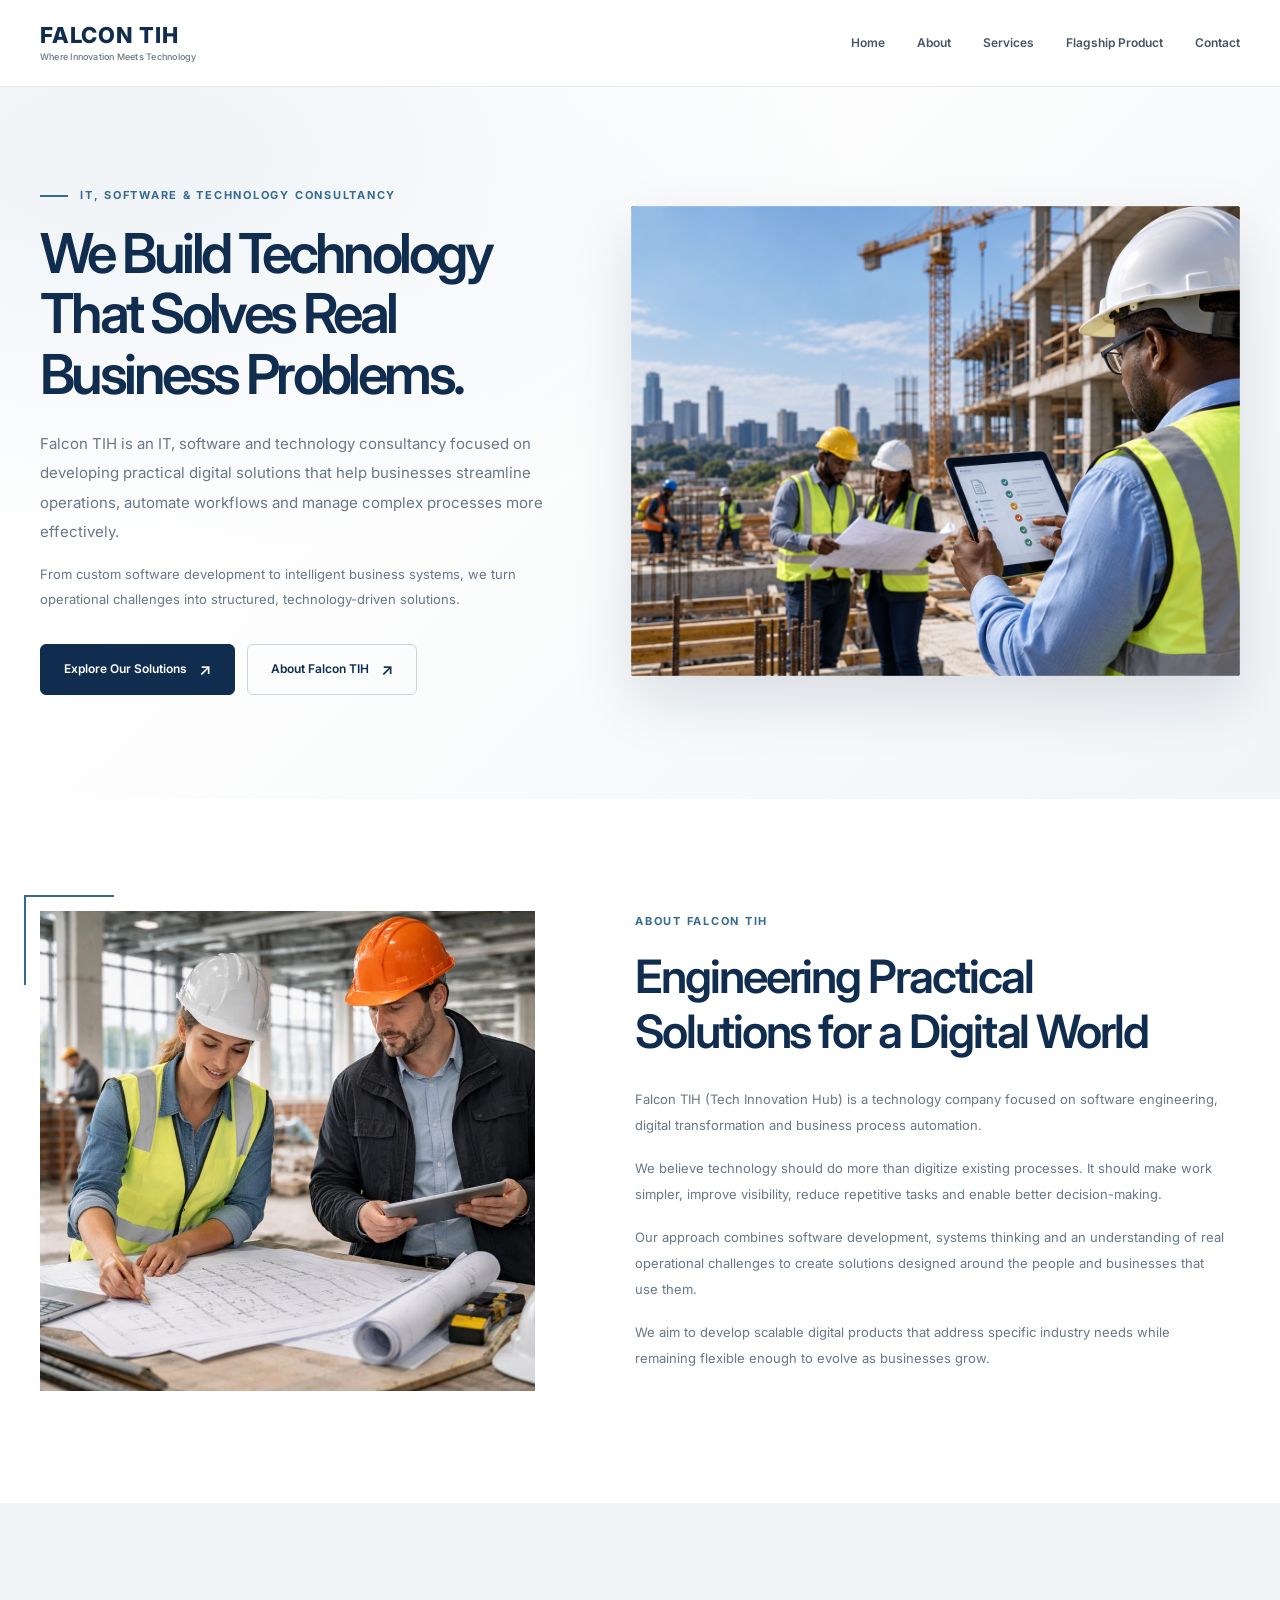
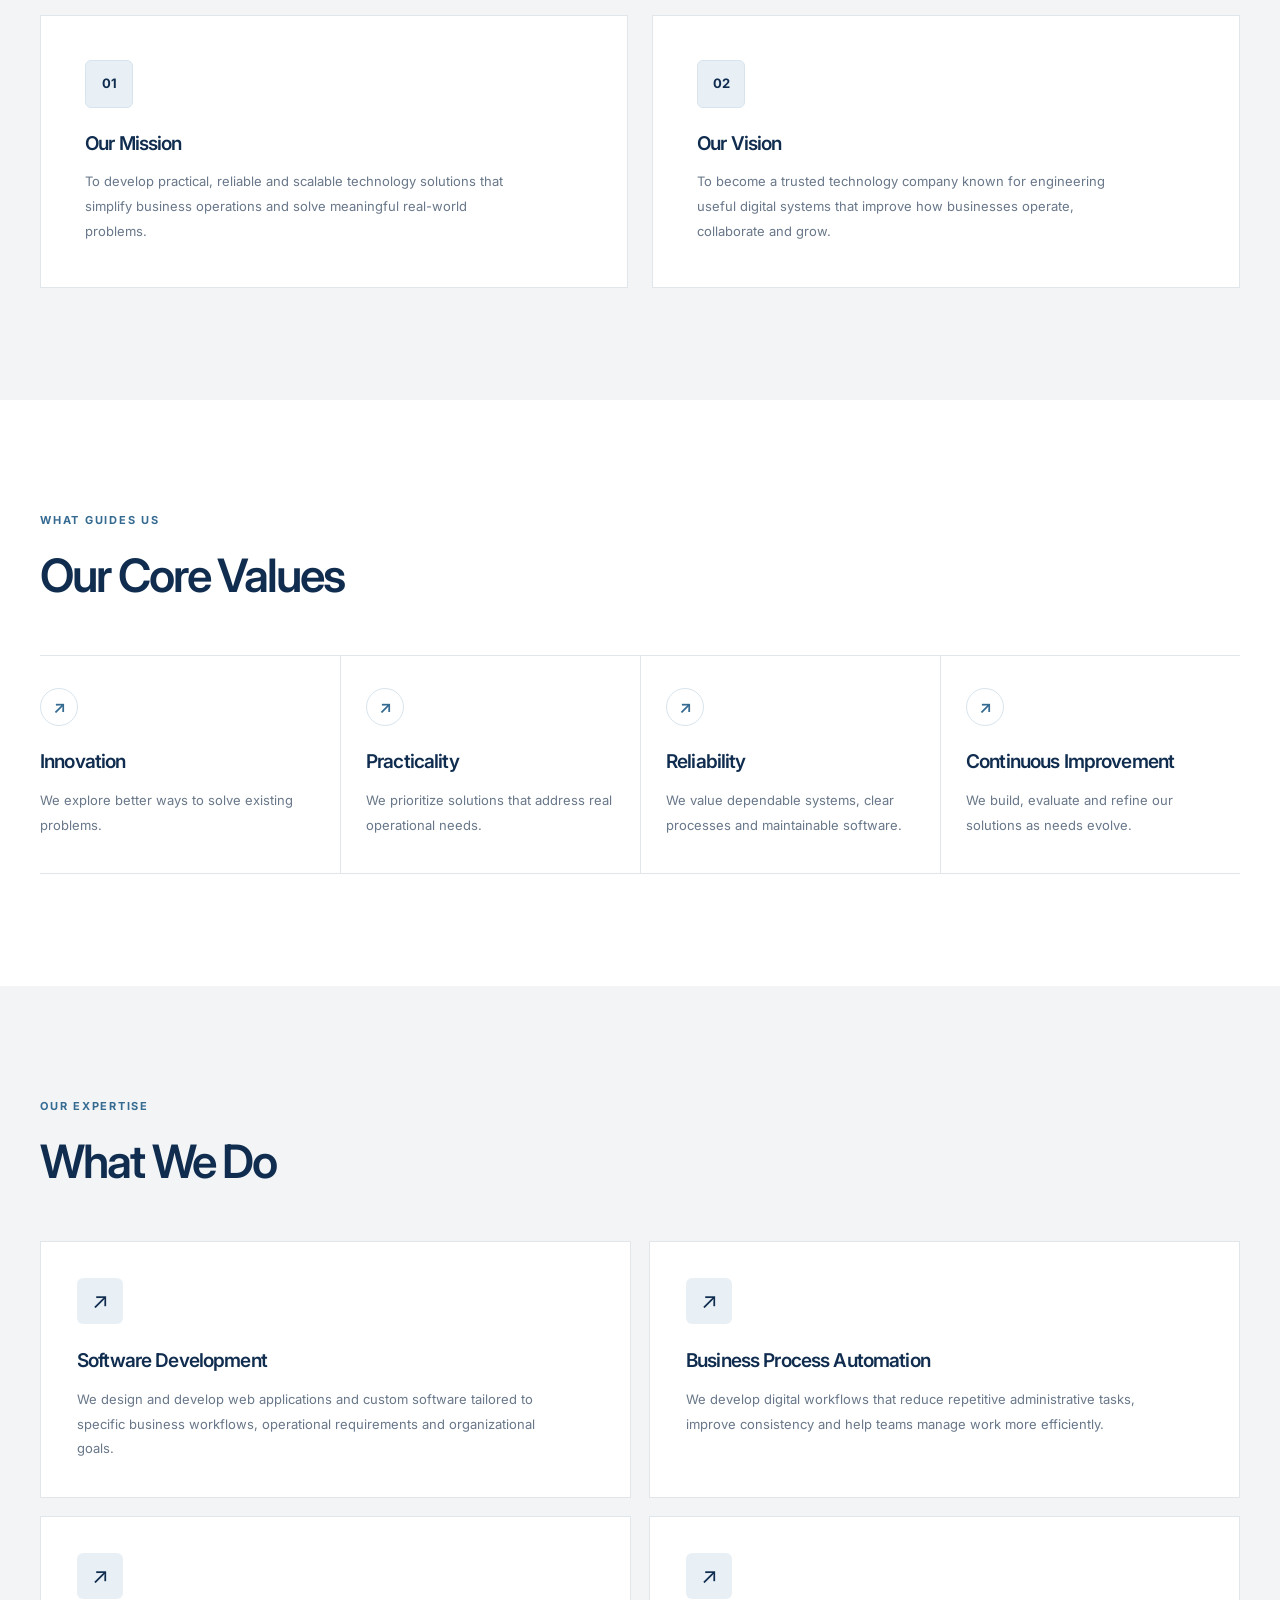
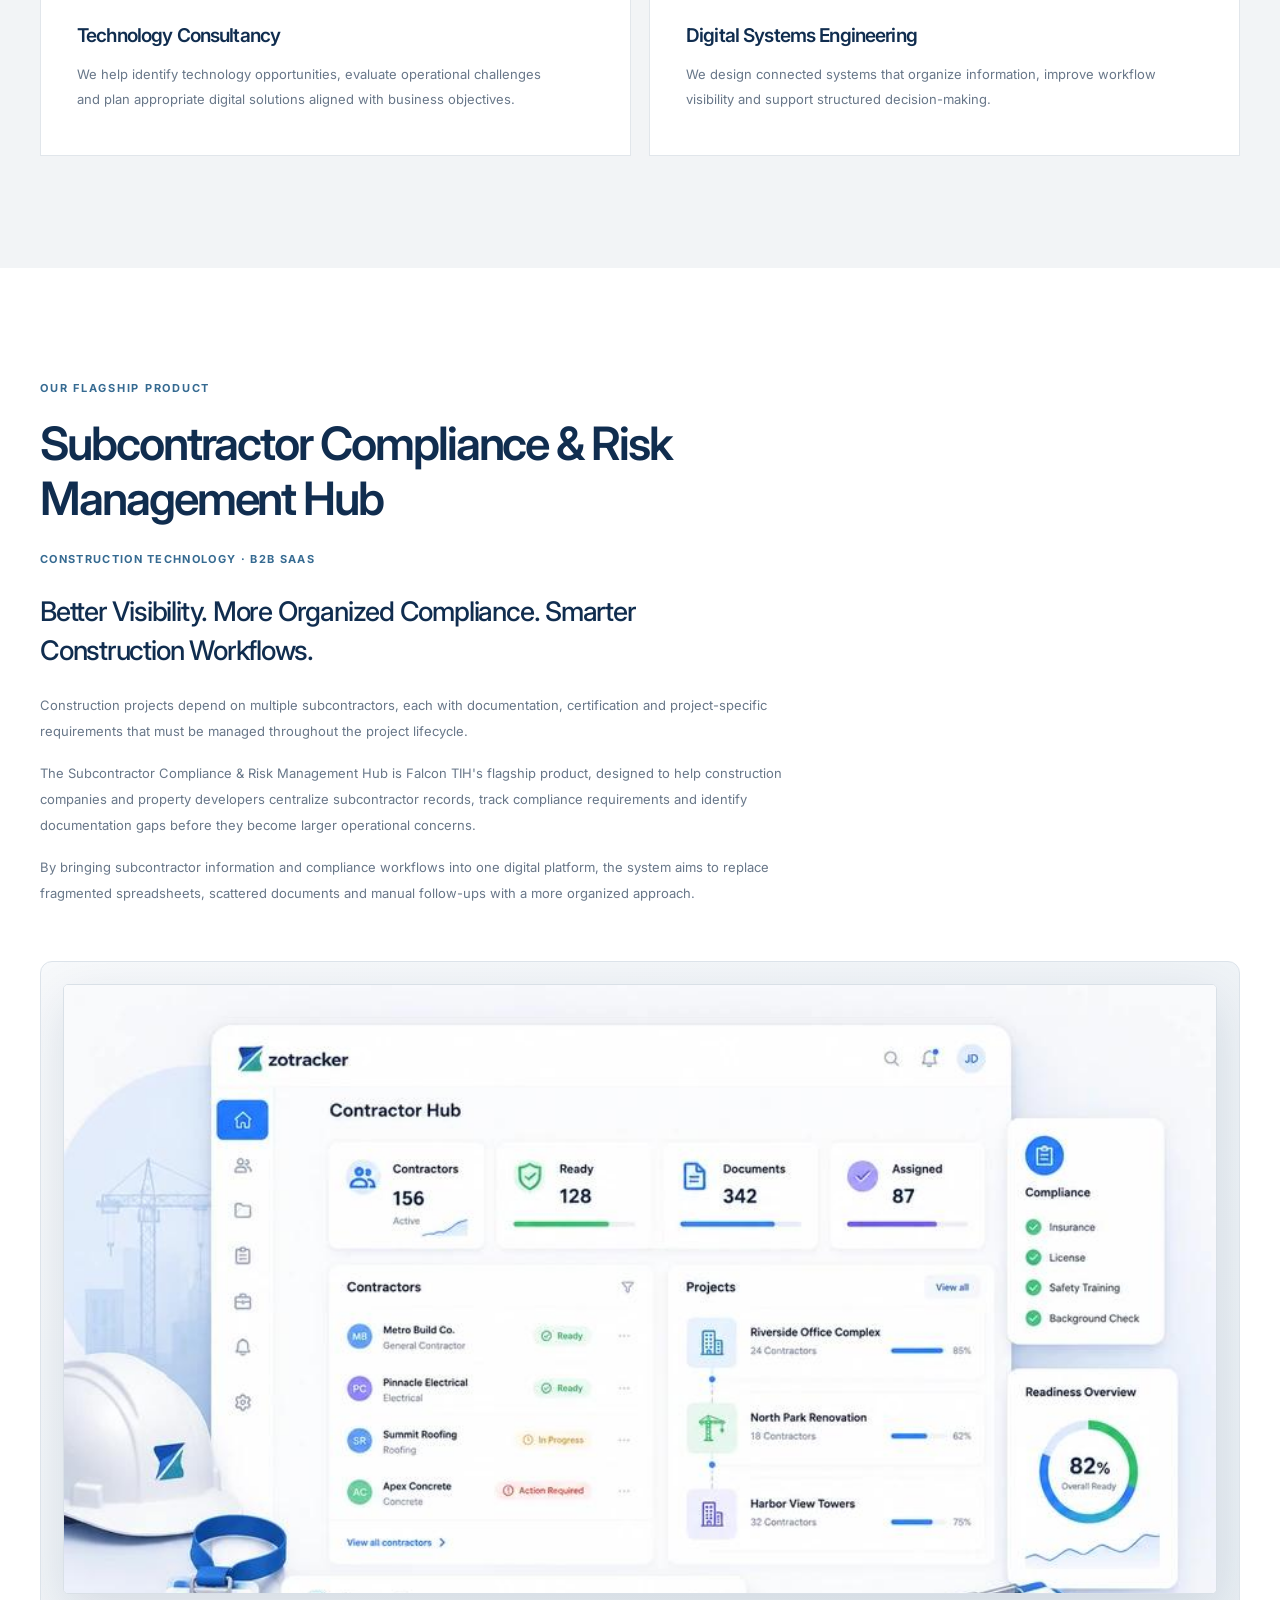
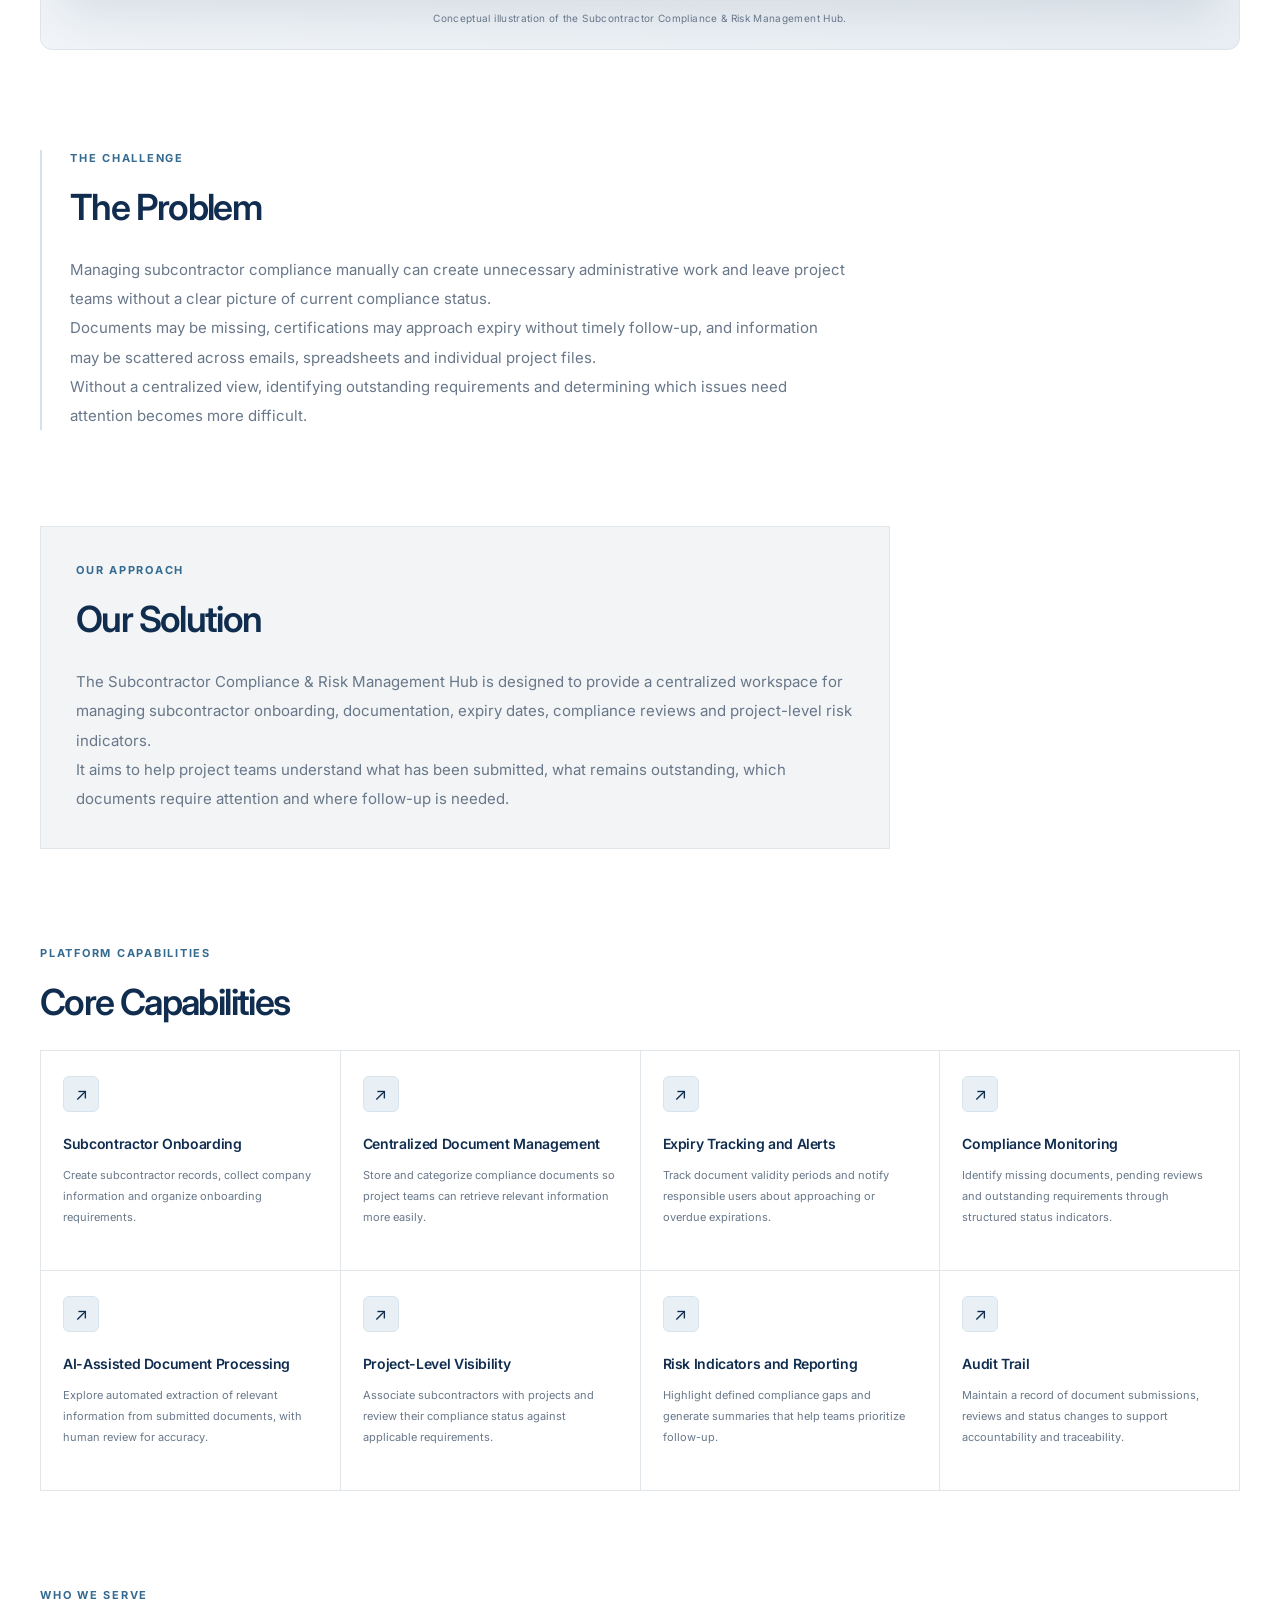
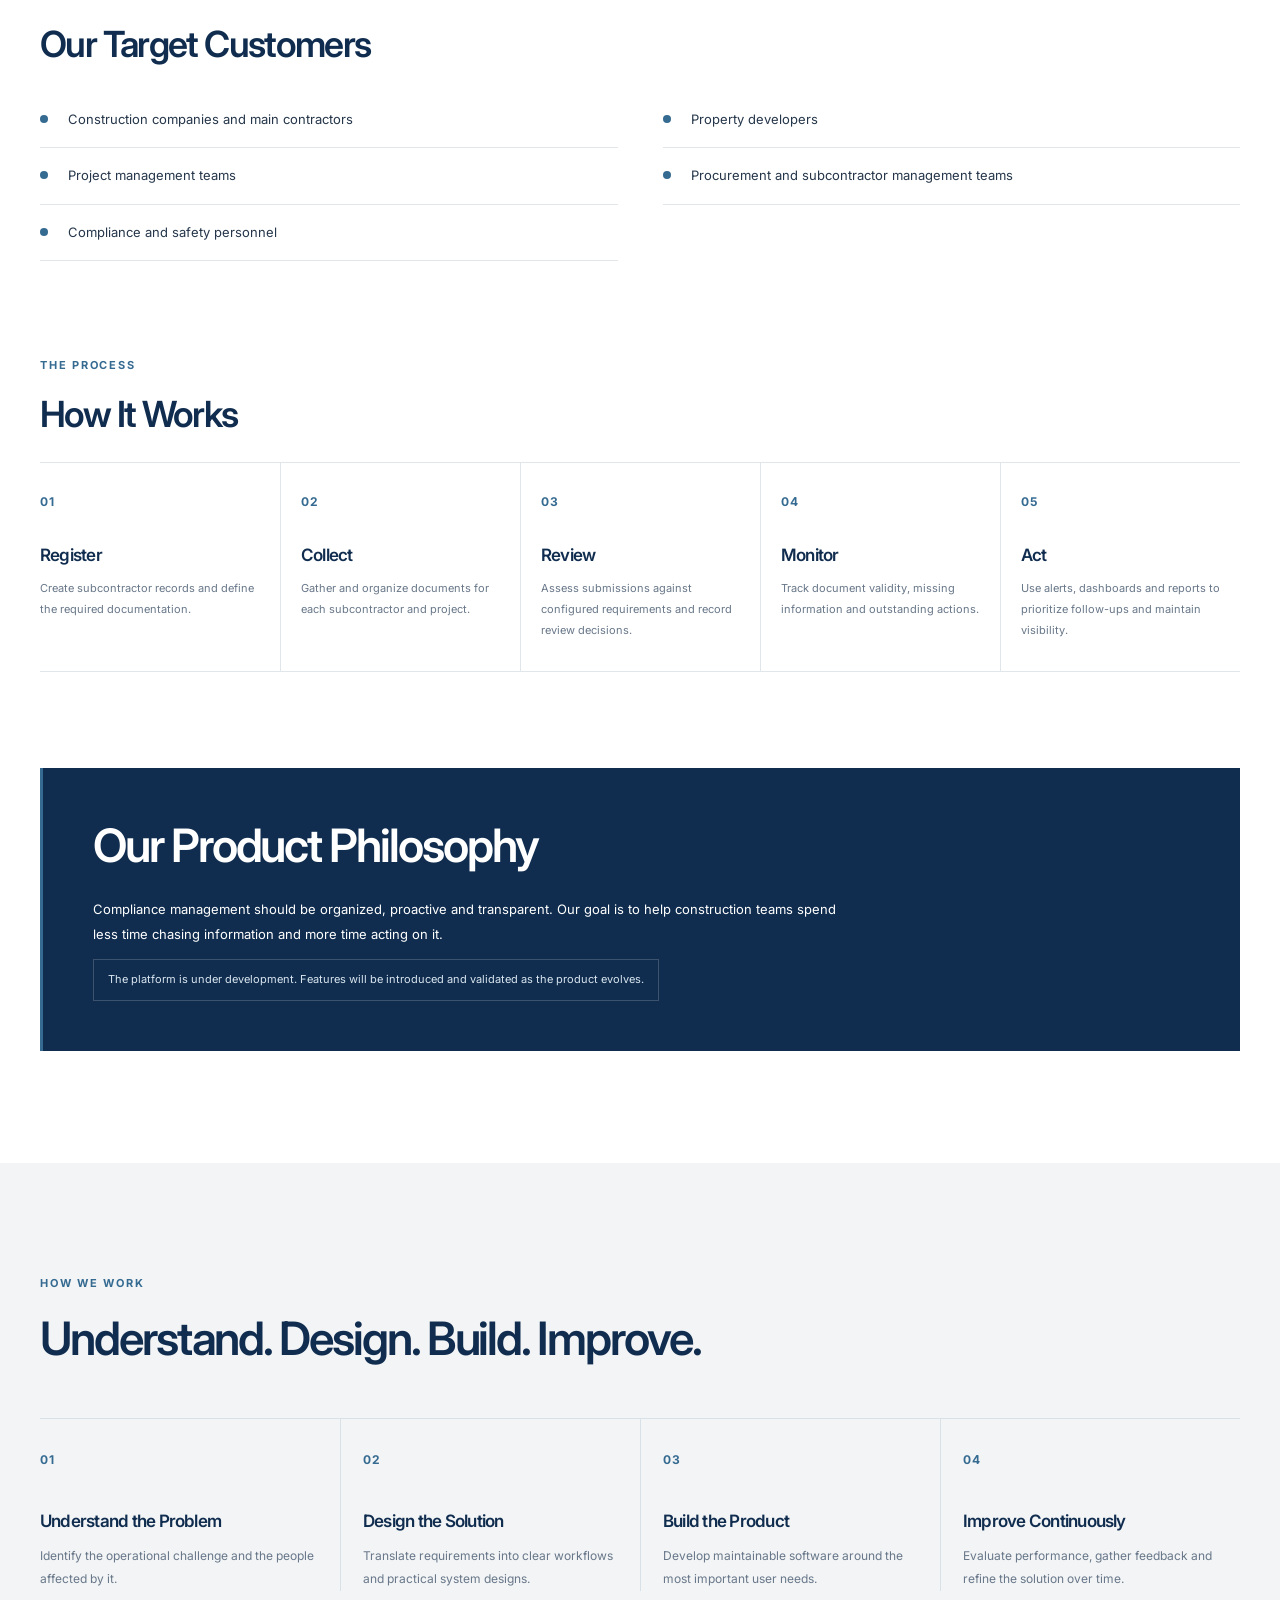
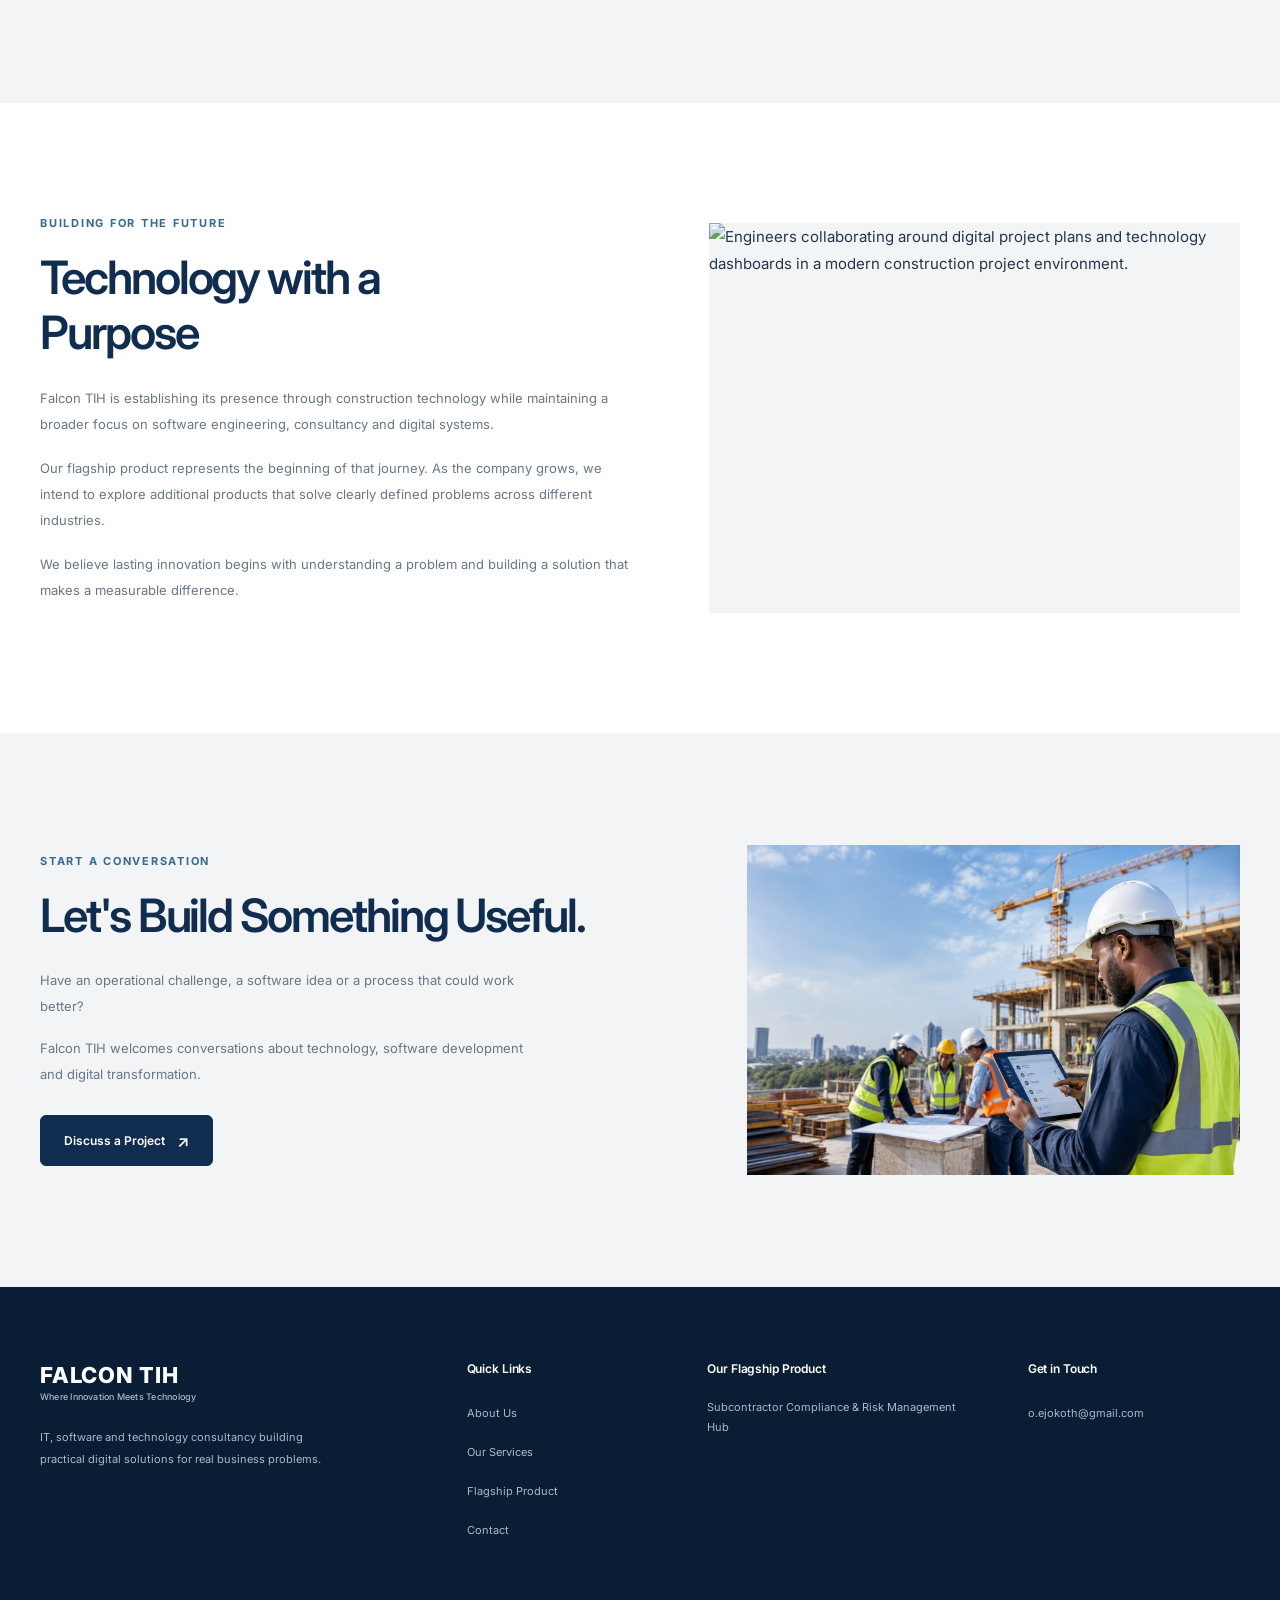
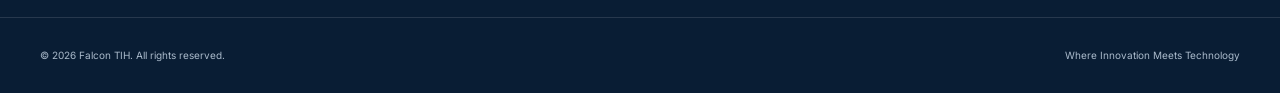
==== commit 96c2846b: "email changes" ====
--- a/Falcon.html
+++ b/Falcon.html
@@ -801,9 +801,11 @@
                     >
                         Discuss a Project
                     </a>
+
                 </div>
 
                 <div class="contact-image-wrapper">
+
                     <img
                         src="assets/Construction Team Reviewing Plans Onsite.png"
                         alt="Technology consultant and business stakeholders reviewing a digital solution and discussing software project requirements."
@@ -868,8 +870,8 @@
             <div class="footer-contact">
                 <h3 class="footer-heading">Get in Touch</h3>
 
-                <a href="mailto:YOUR_EMAIL@example.com" class="footer-link">
-                    YOUR_EMAIL@example.com
+                <a href="mailto:o.ejokoth@gmail.com" class="footer-link">
+                    o.ejokoth@gmail.com
                 </a>
             </div>
 
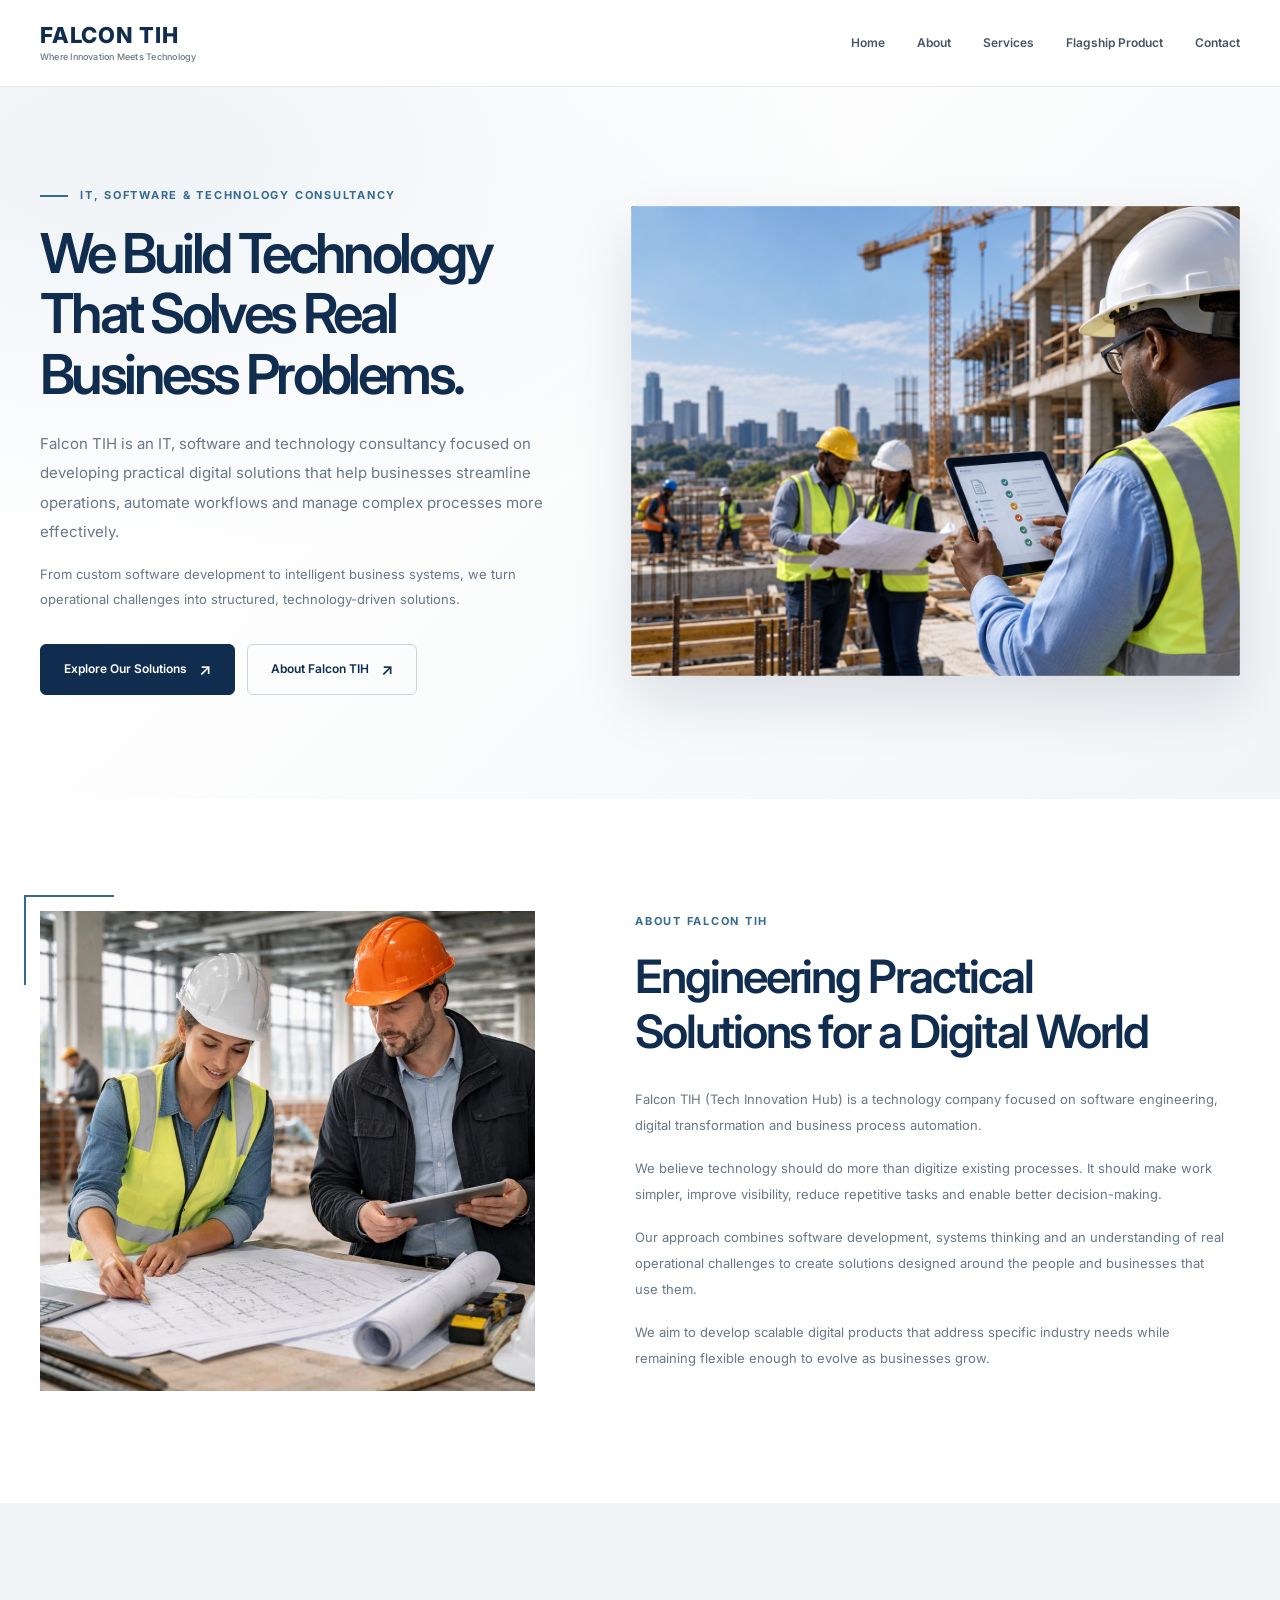
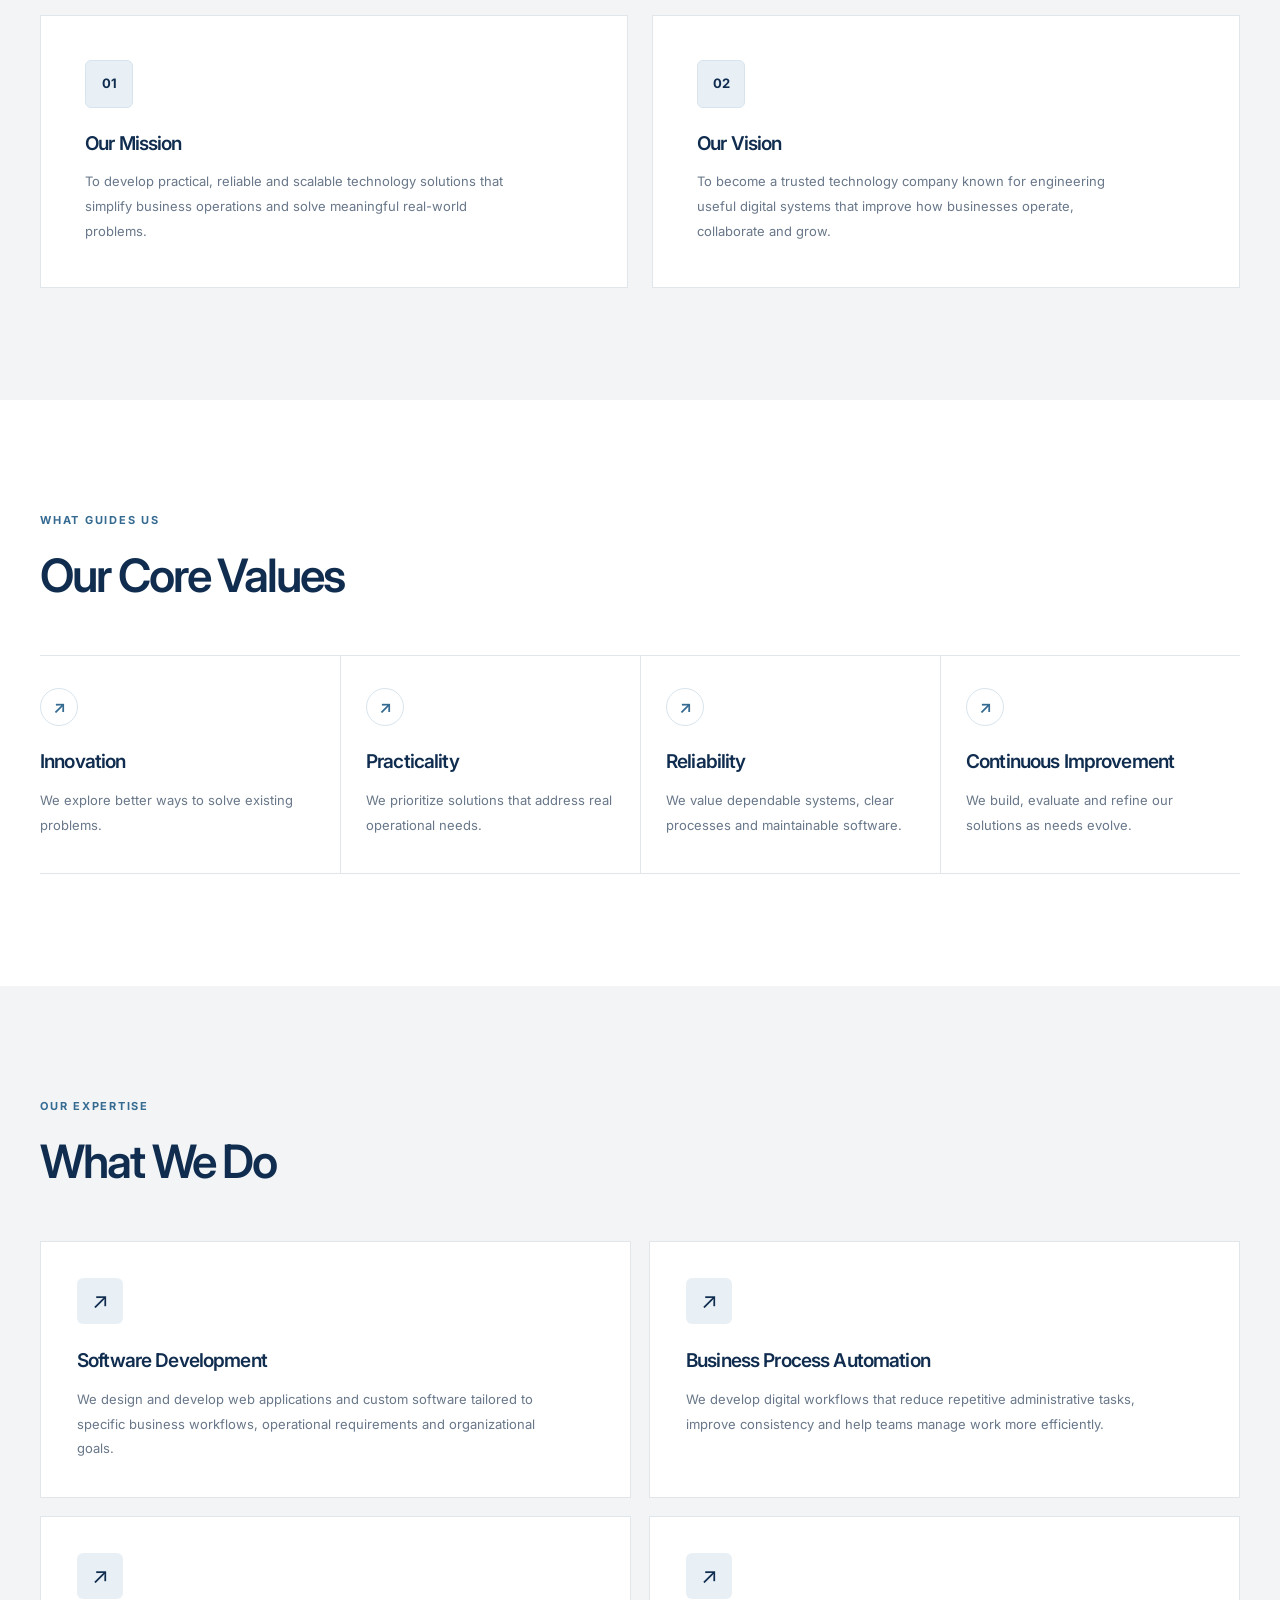
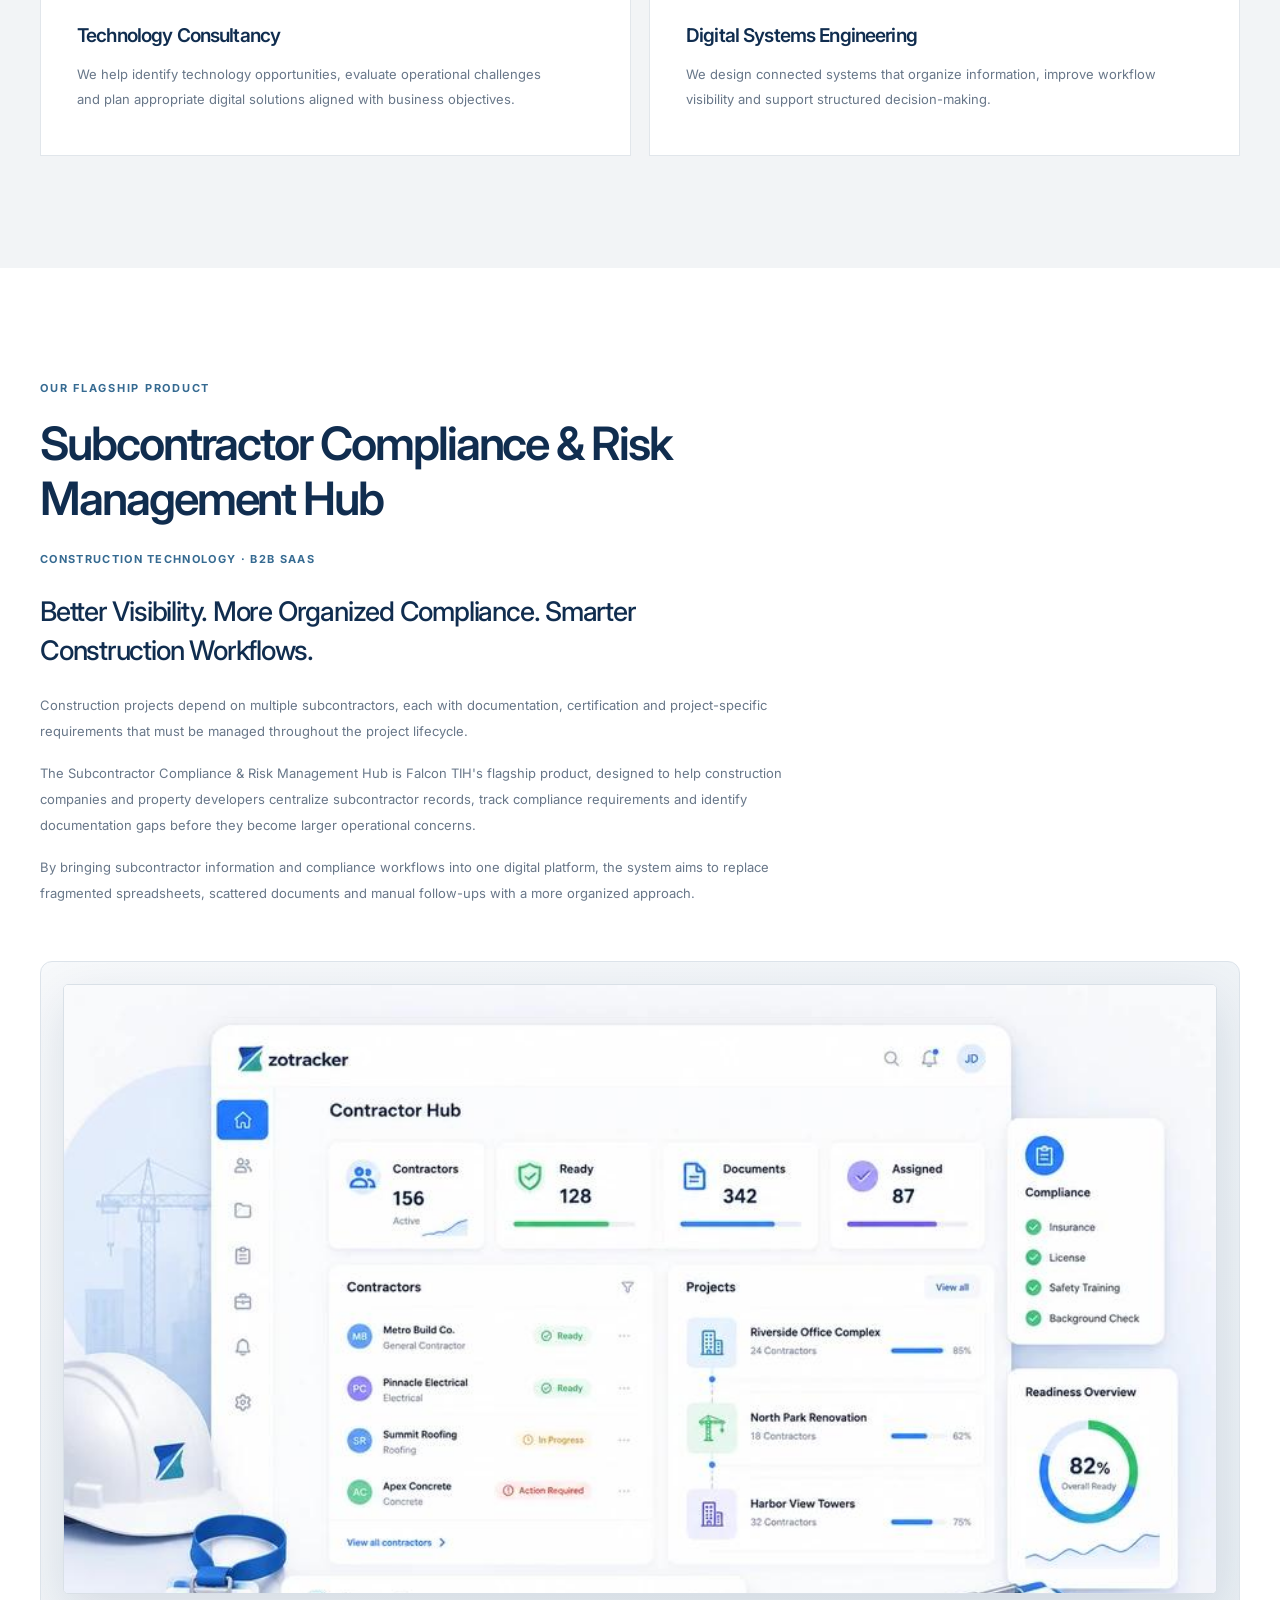
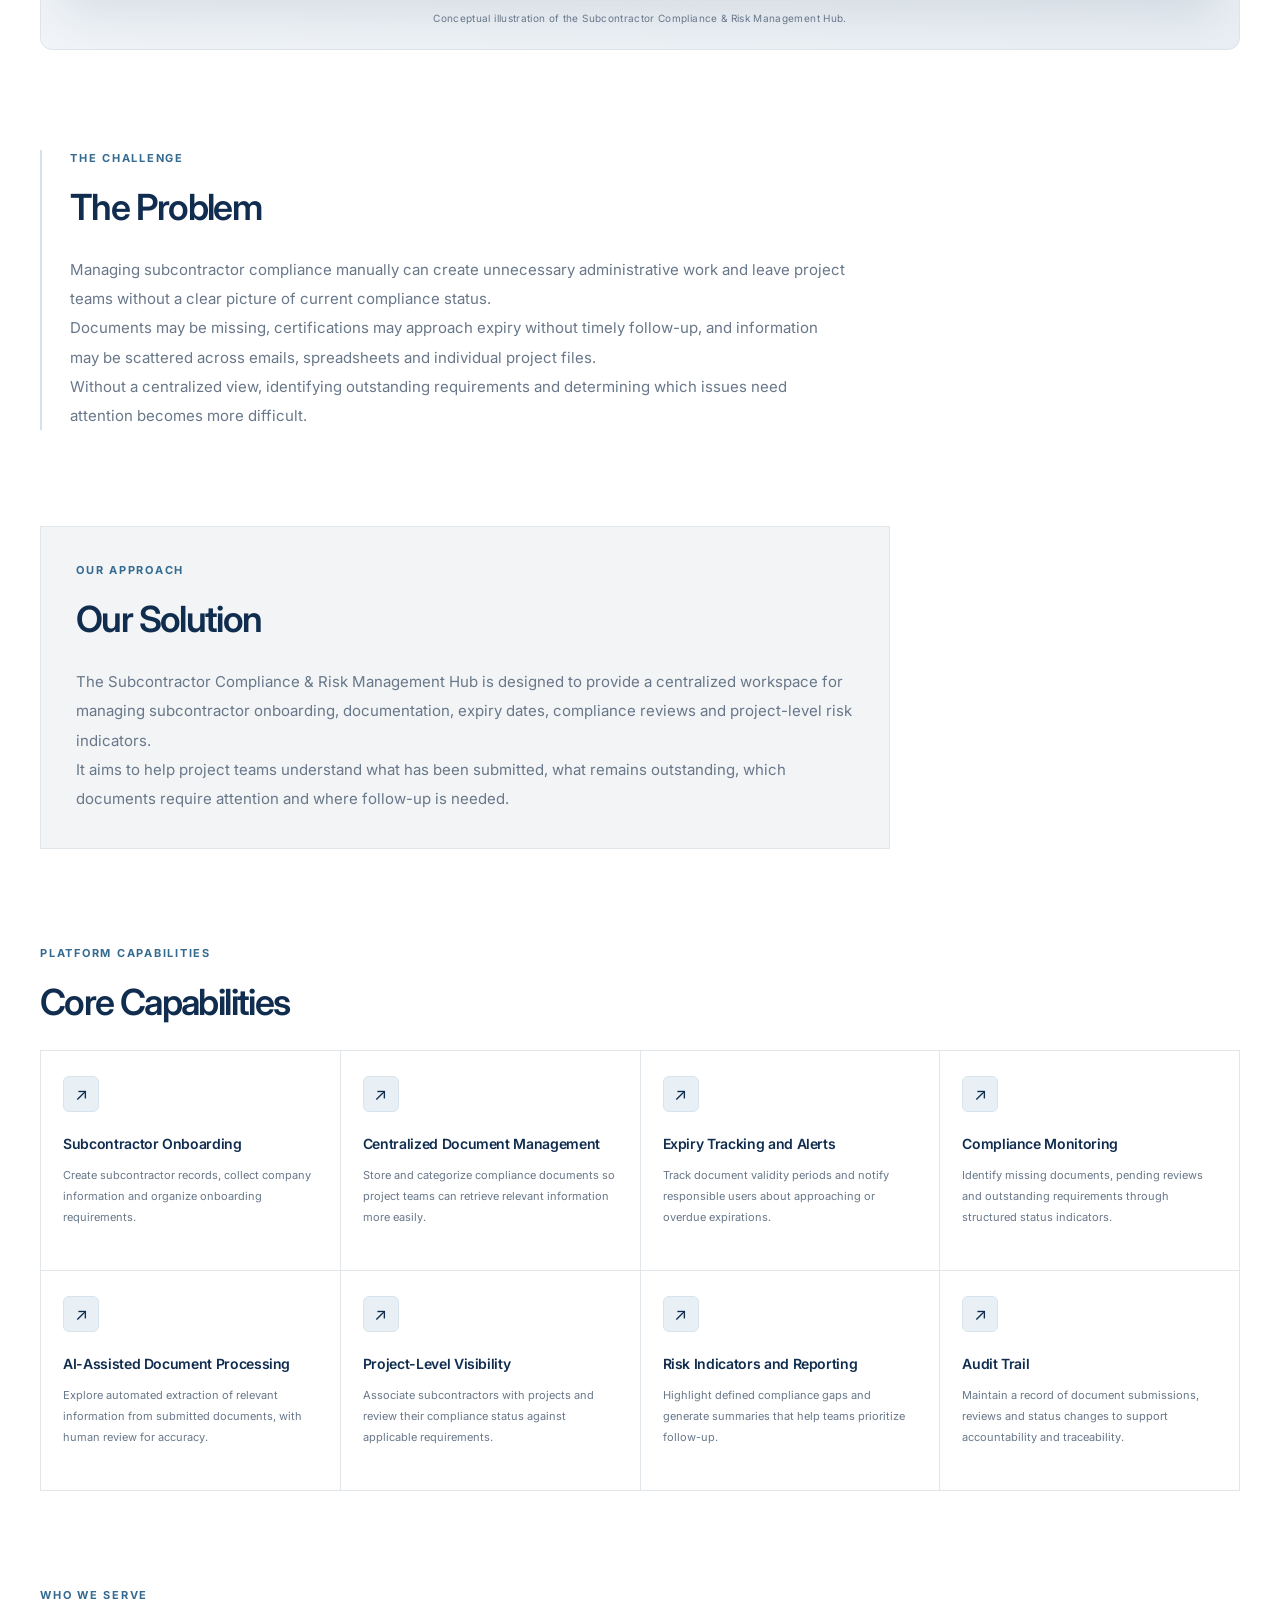
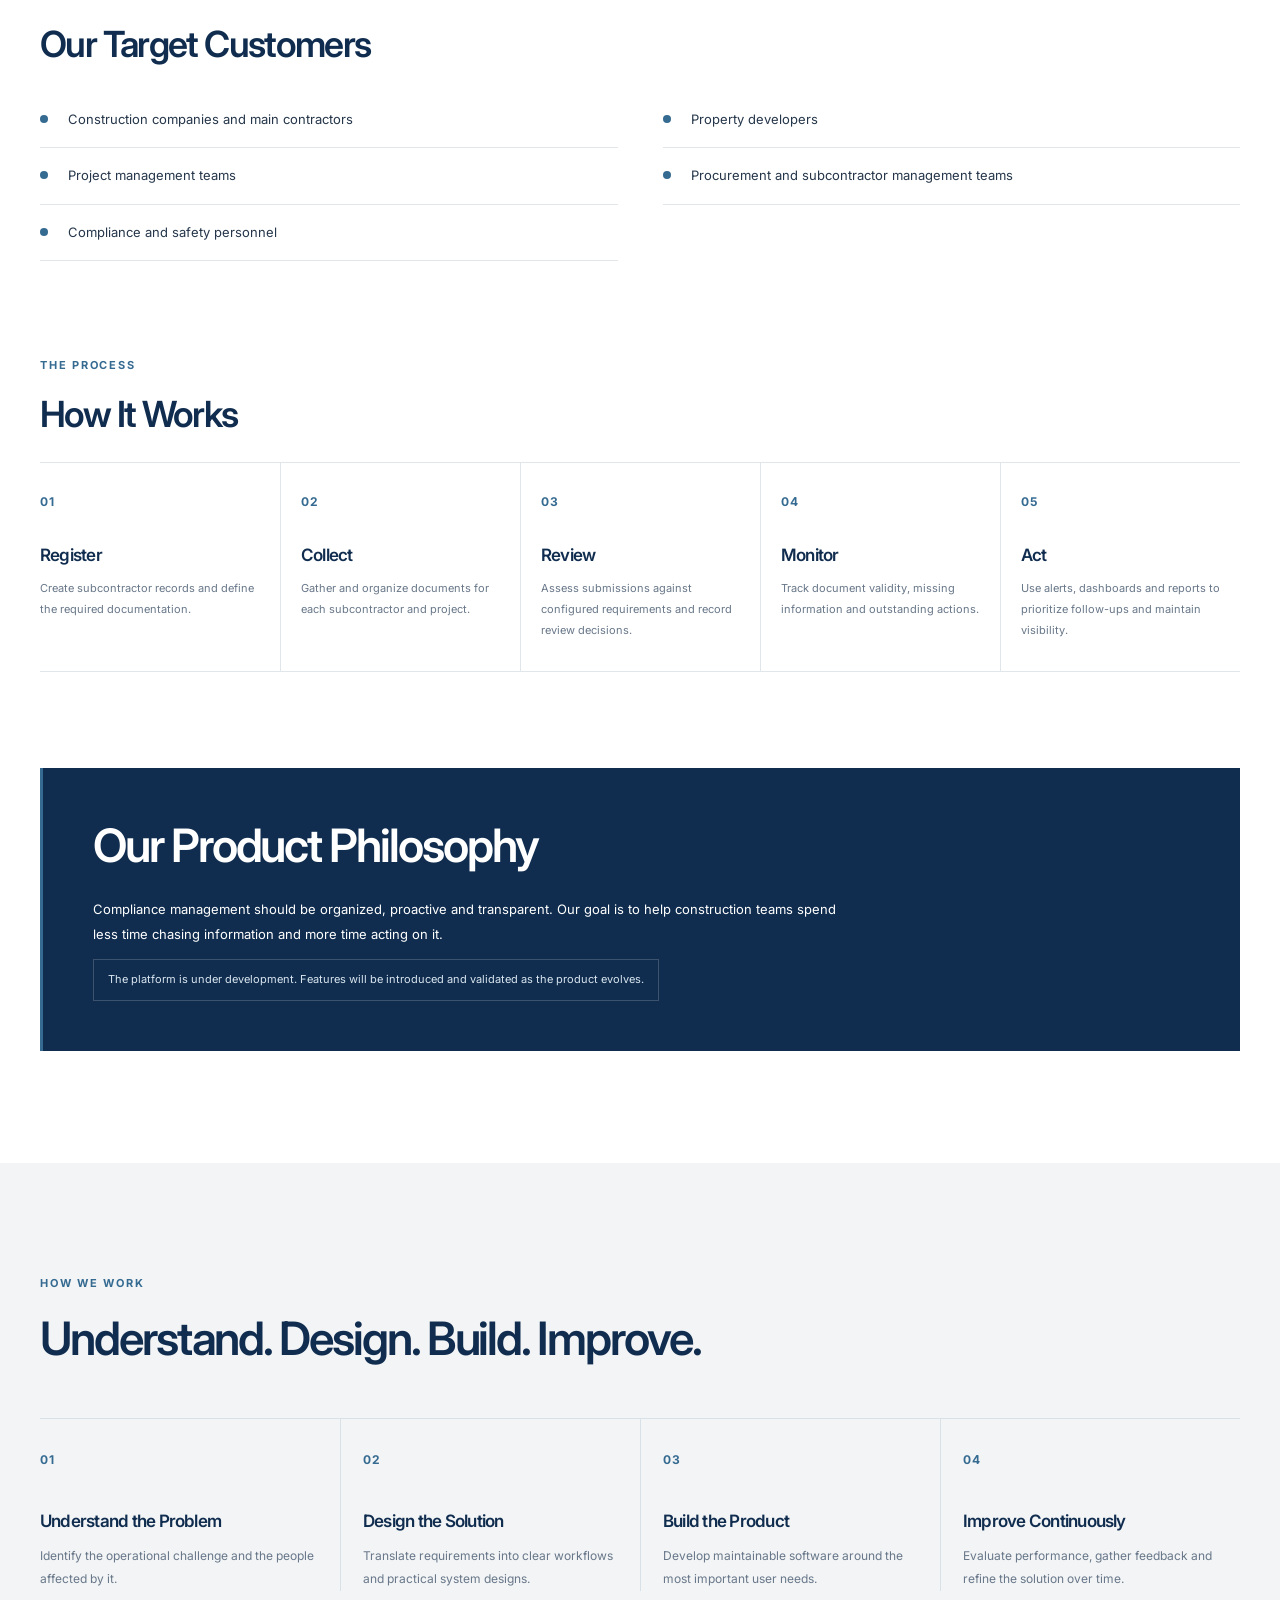
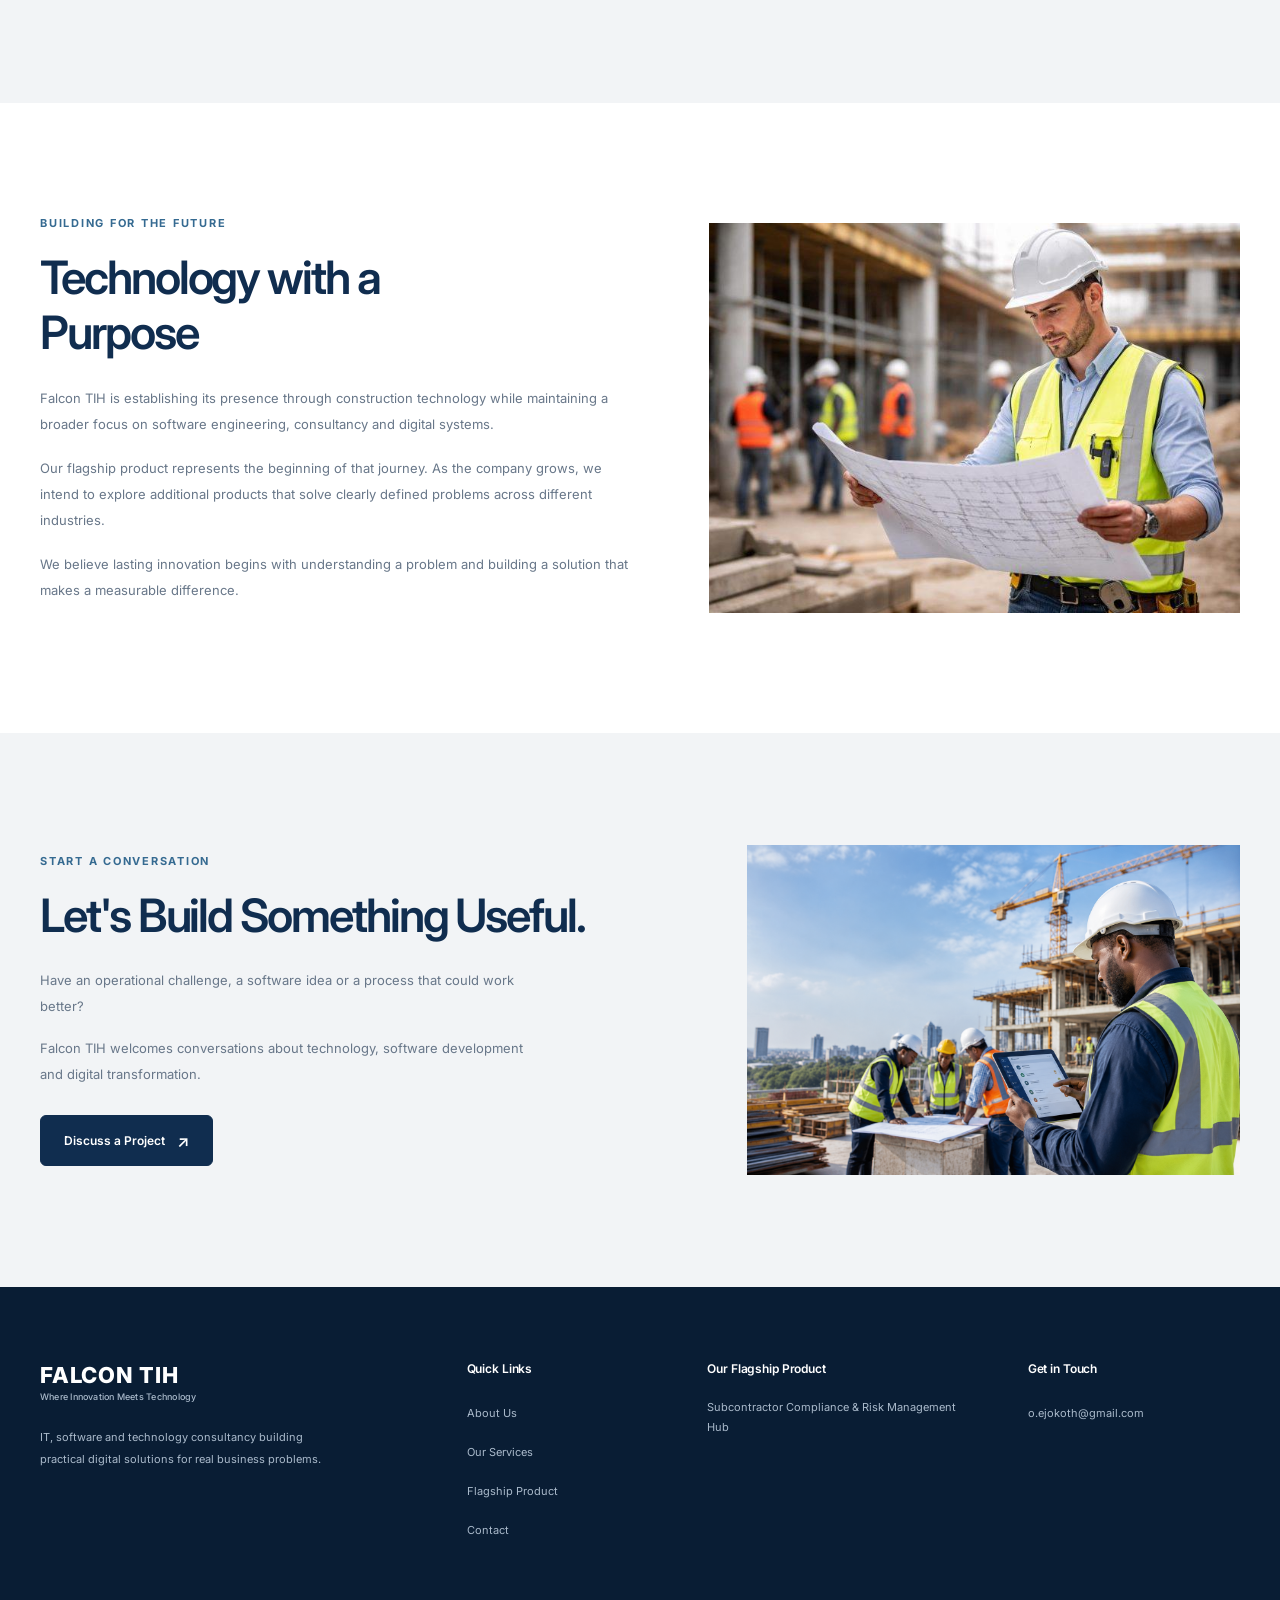
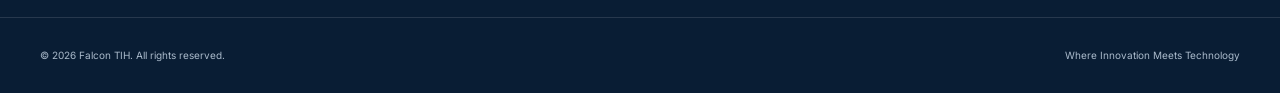
==== commit 3525bece: "image added" ====
--- a/Falcon.html
+++ b/Falcon.html
@@ -764,7 +764,7 @@
 
                 <div class="future-vision-image-wrapper">
                     <img
-                        src=""
+                        src="assets/saved-image-file_00000000f2cc81fb993c8176ae5a42c5.jpg"
                         alt="Engineers collaborating around digital project plans and technology dashboards in a modern construction project environment."
                         class="future-vision-image"
                         id="future-vision-image"
@@ -795,7 +795,7 @@
                     </p>
 
                     <a
-                        href="mailto:YOUR_EMAIL@example.com"
+                        href="mailto:o.ejokoth@gmail.com"
                         class="button button-primary"
                         id="contact-project-button"
                     >
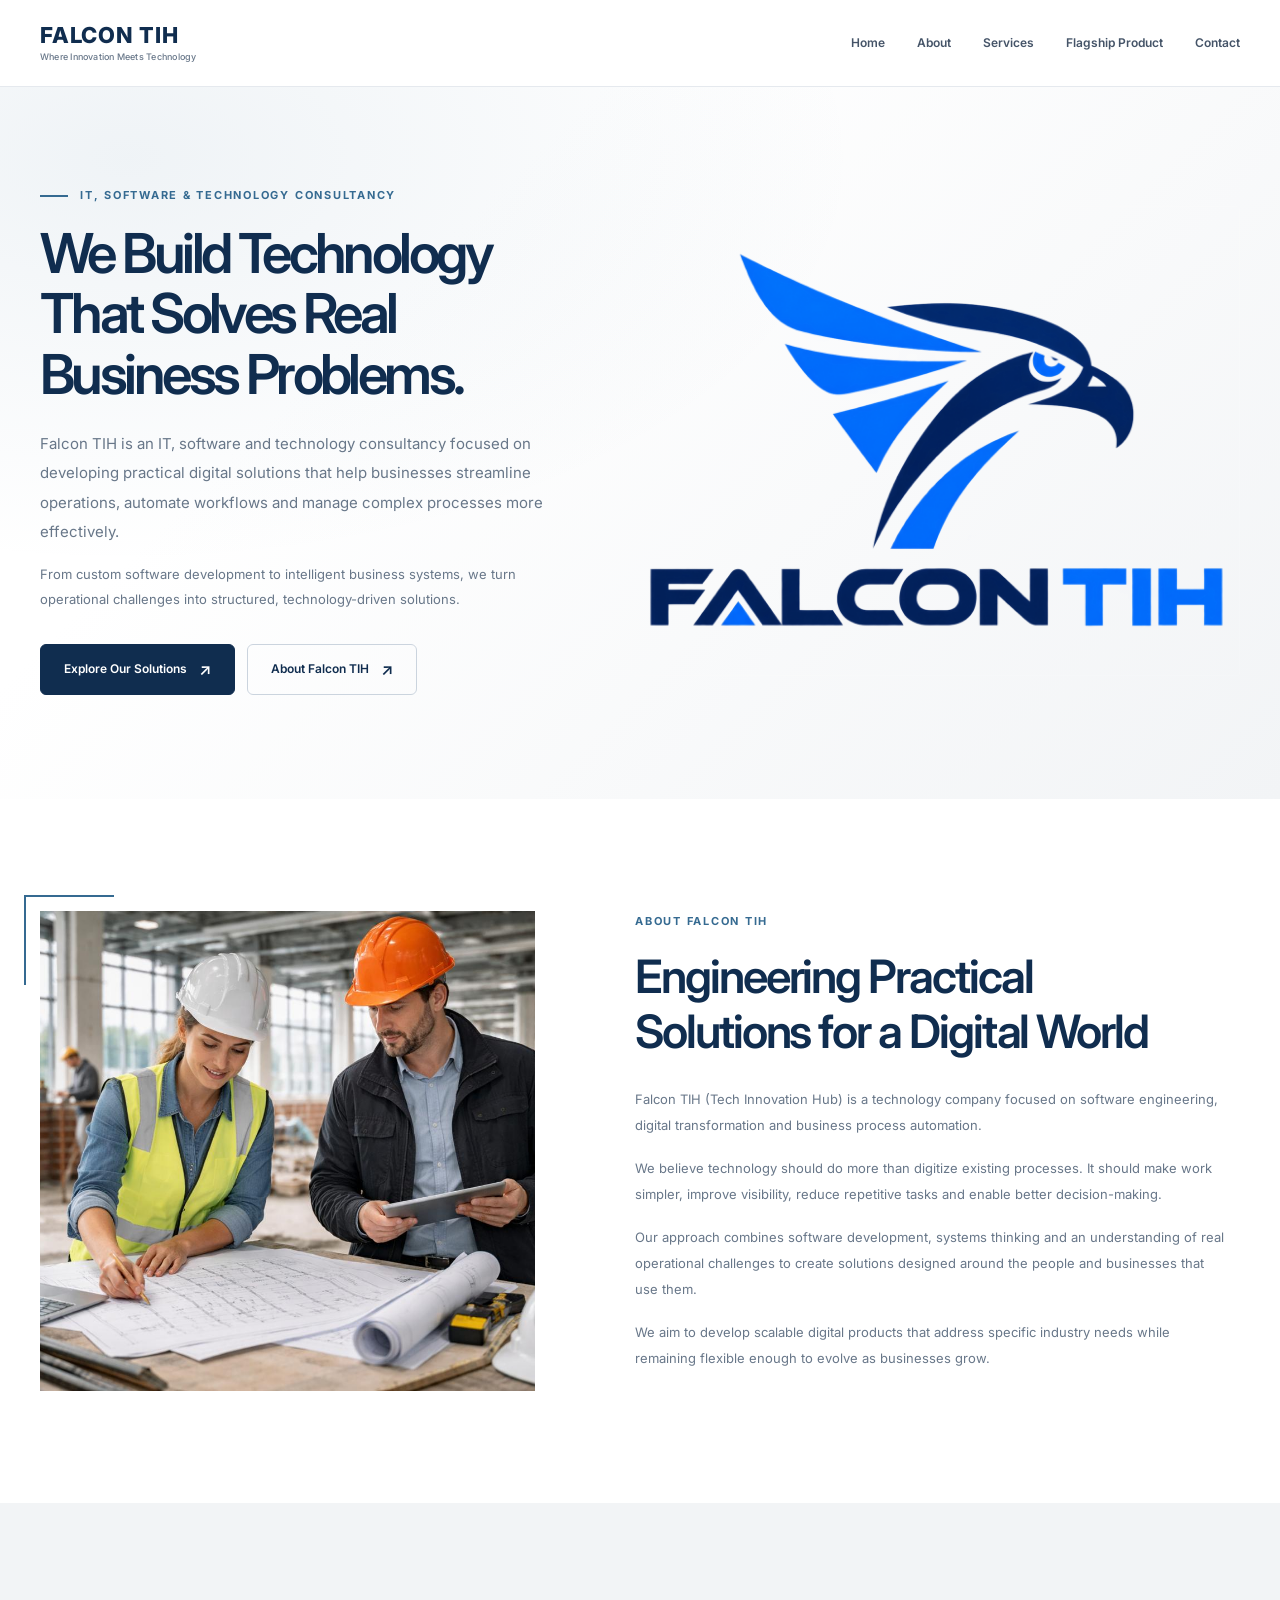
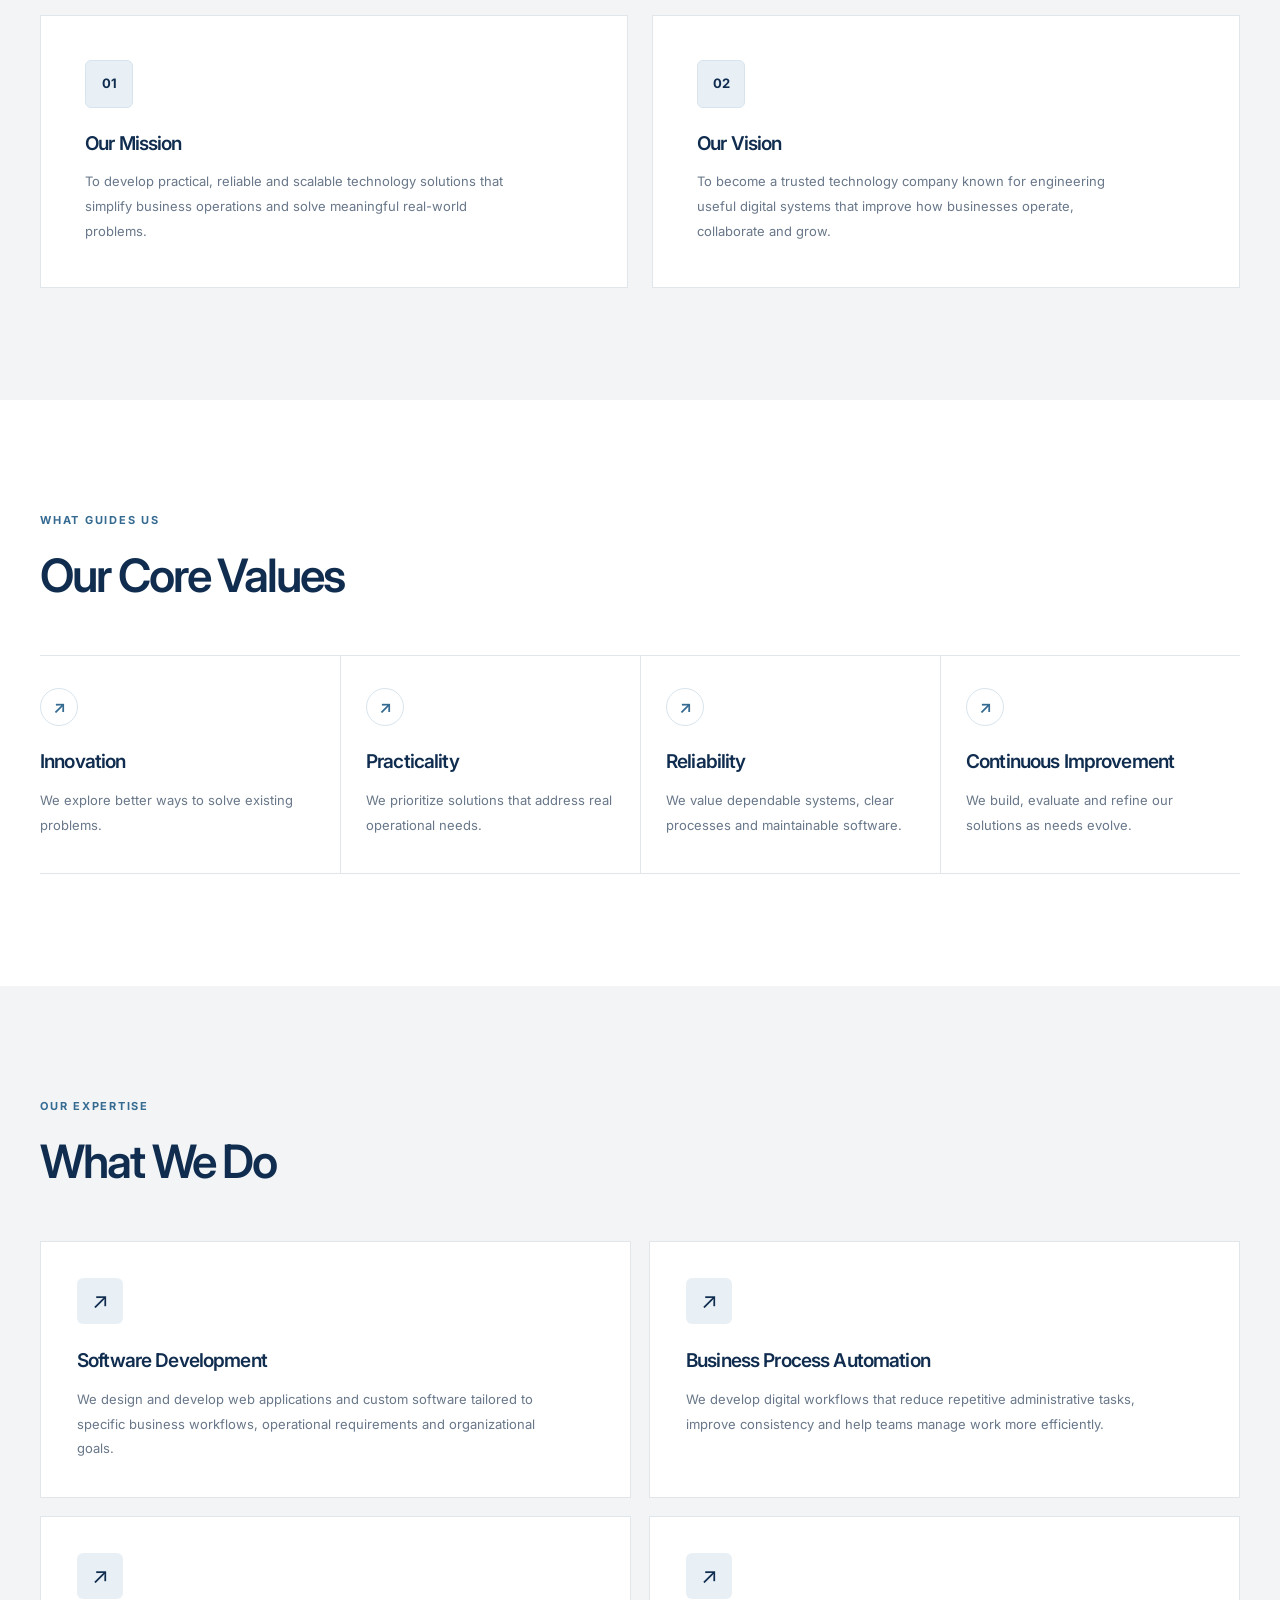
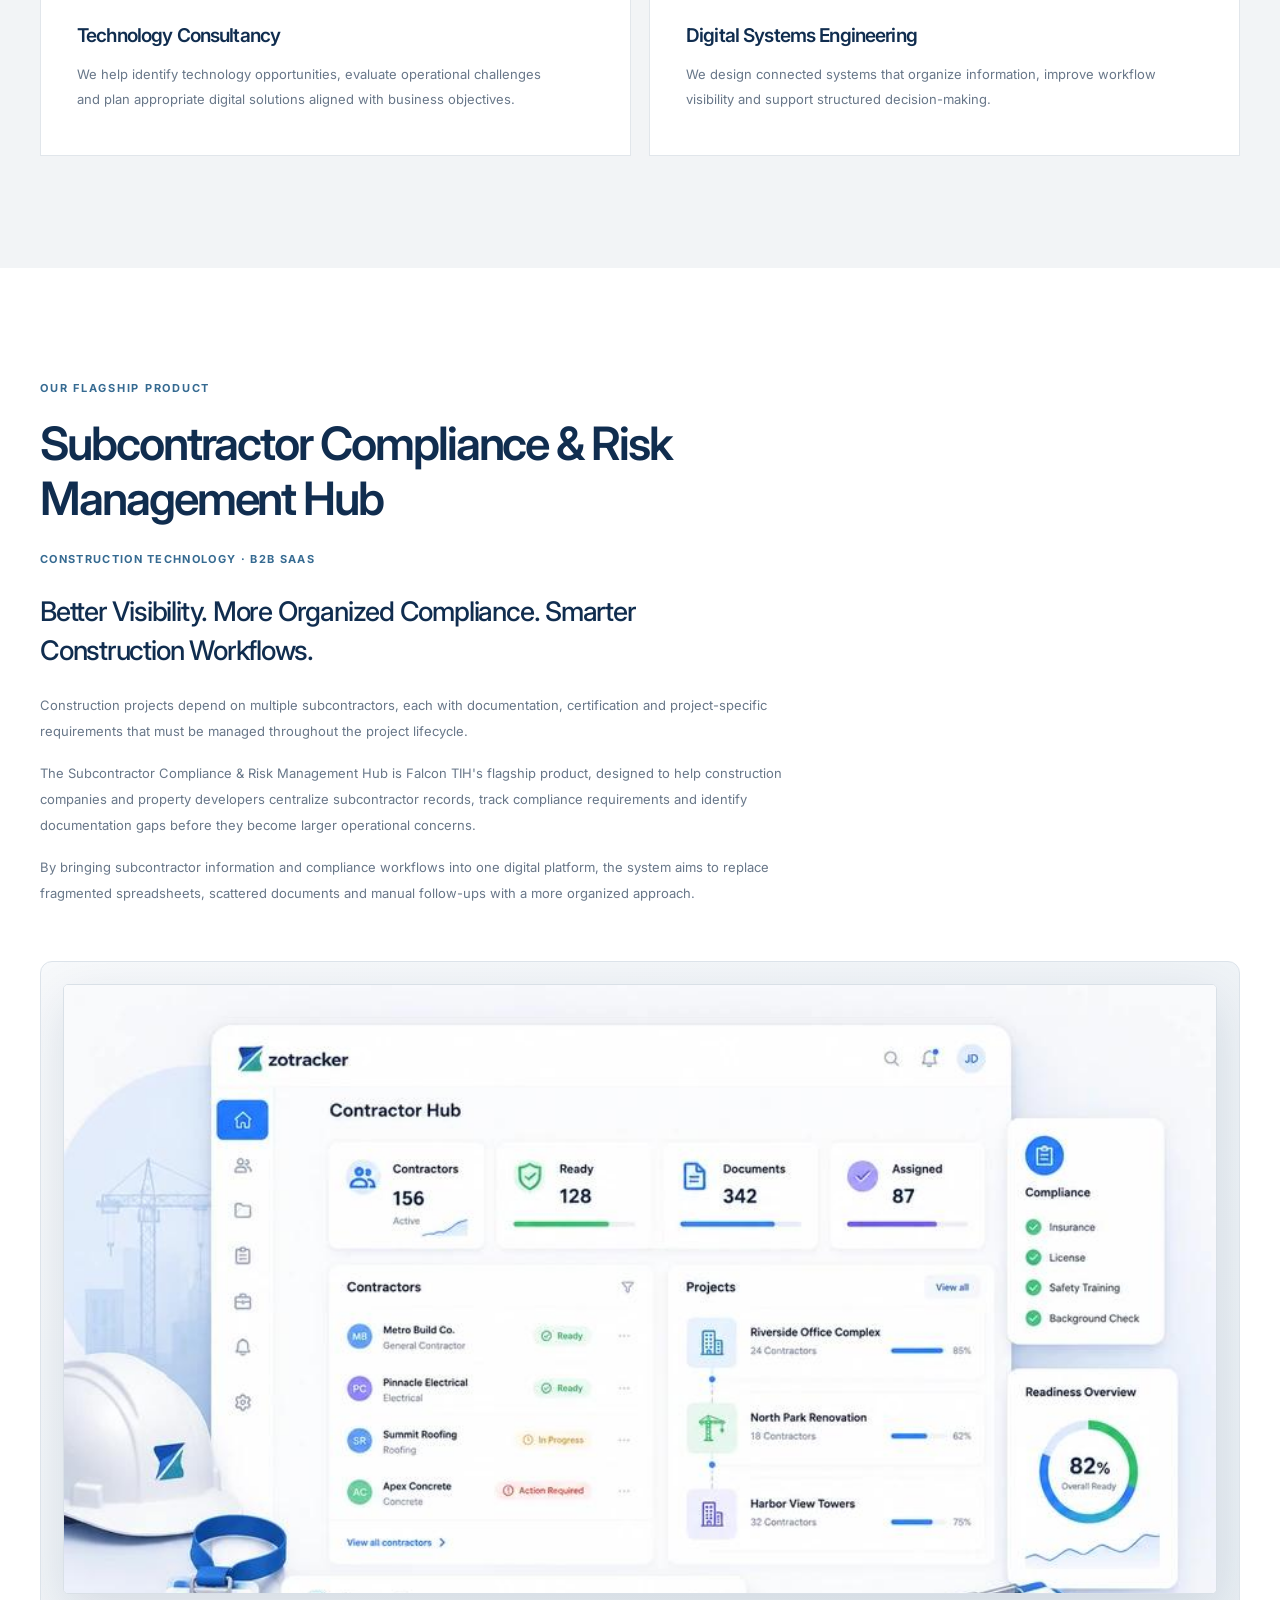
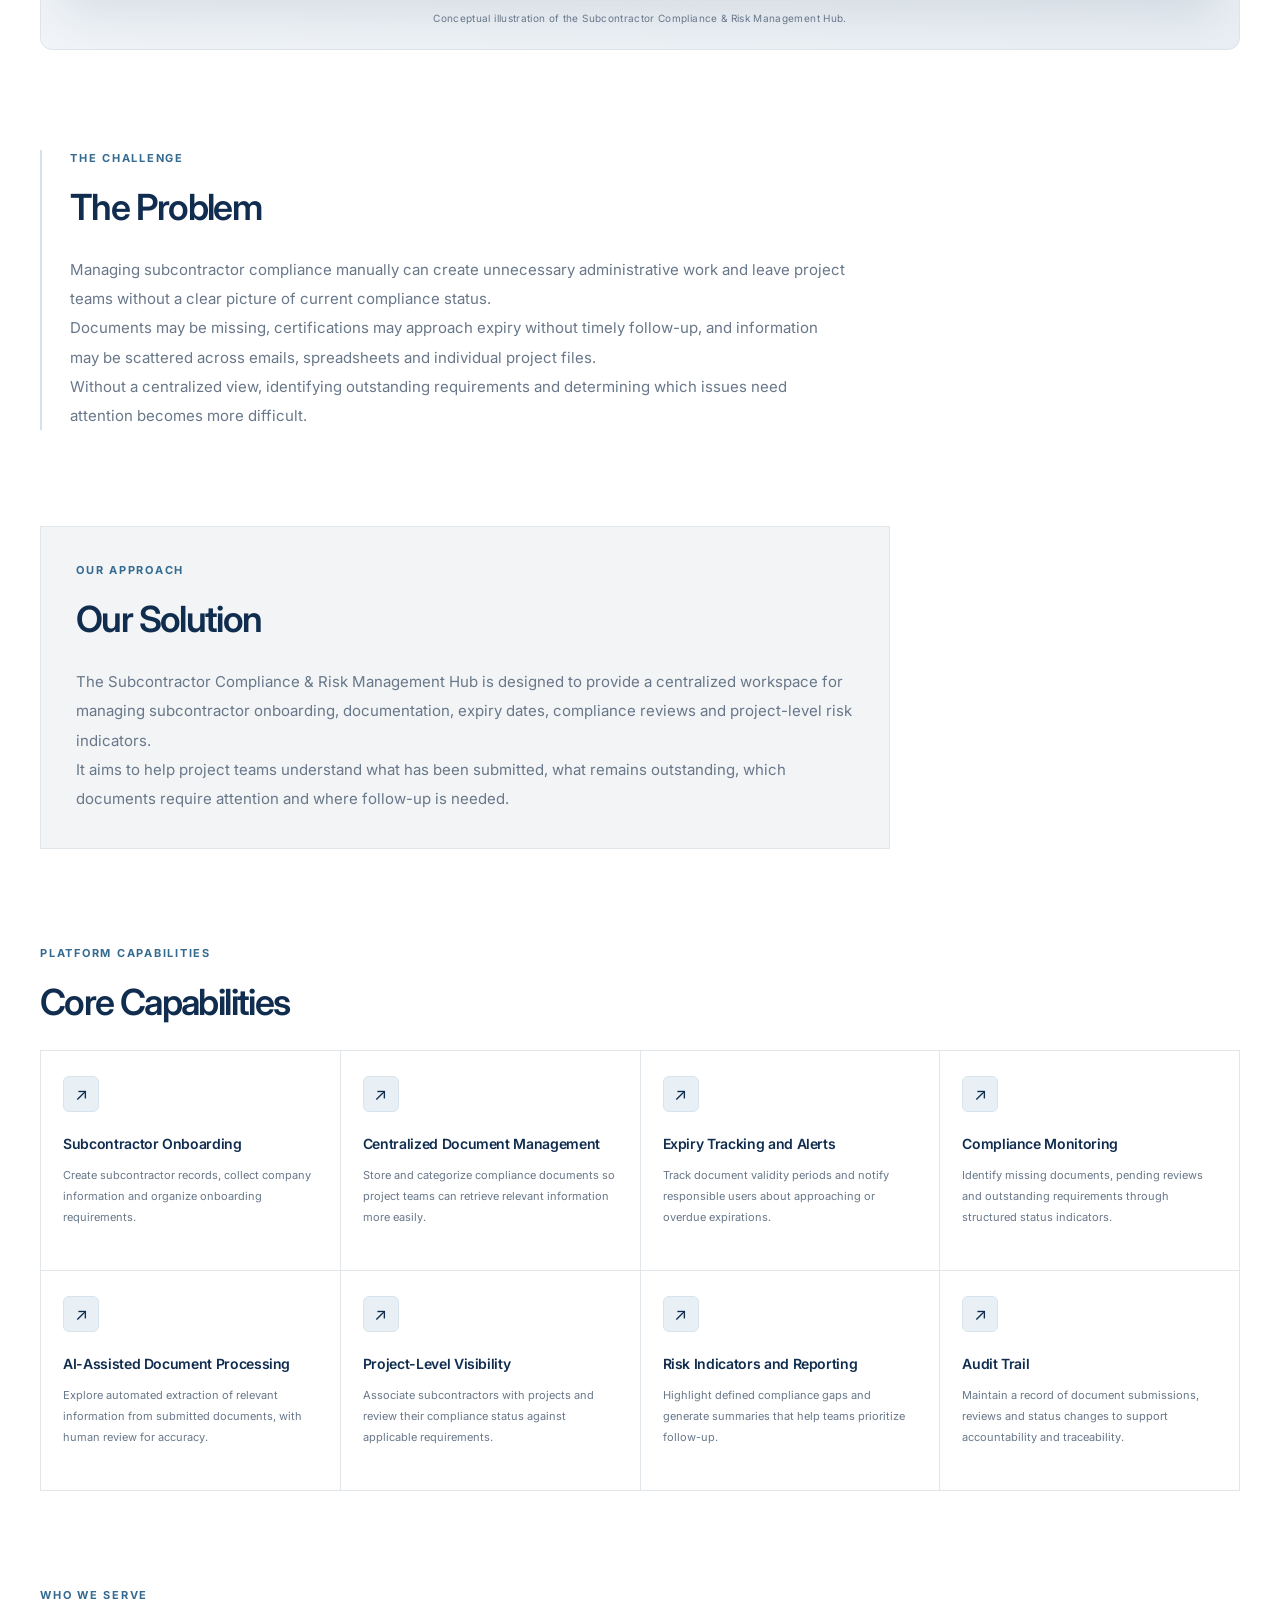
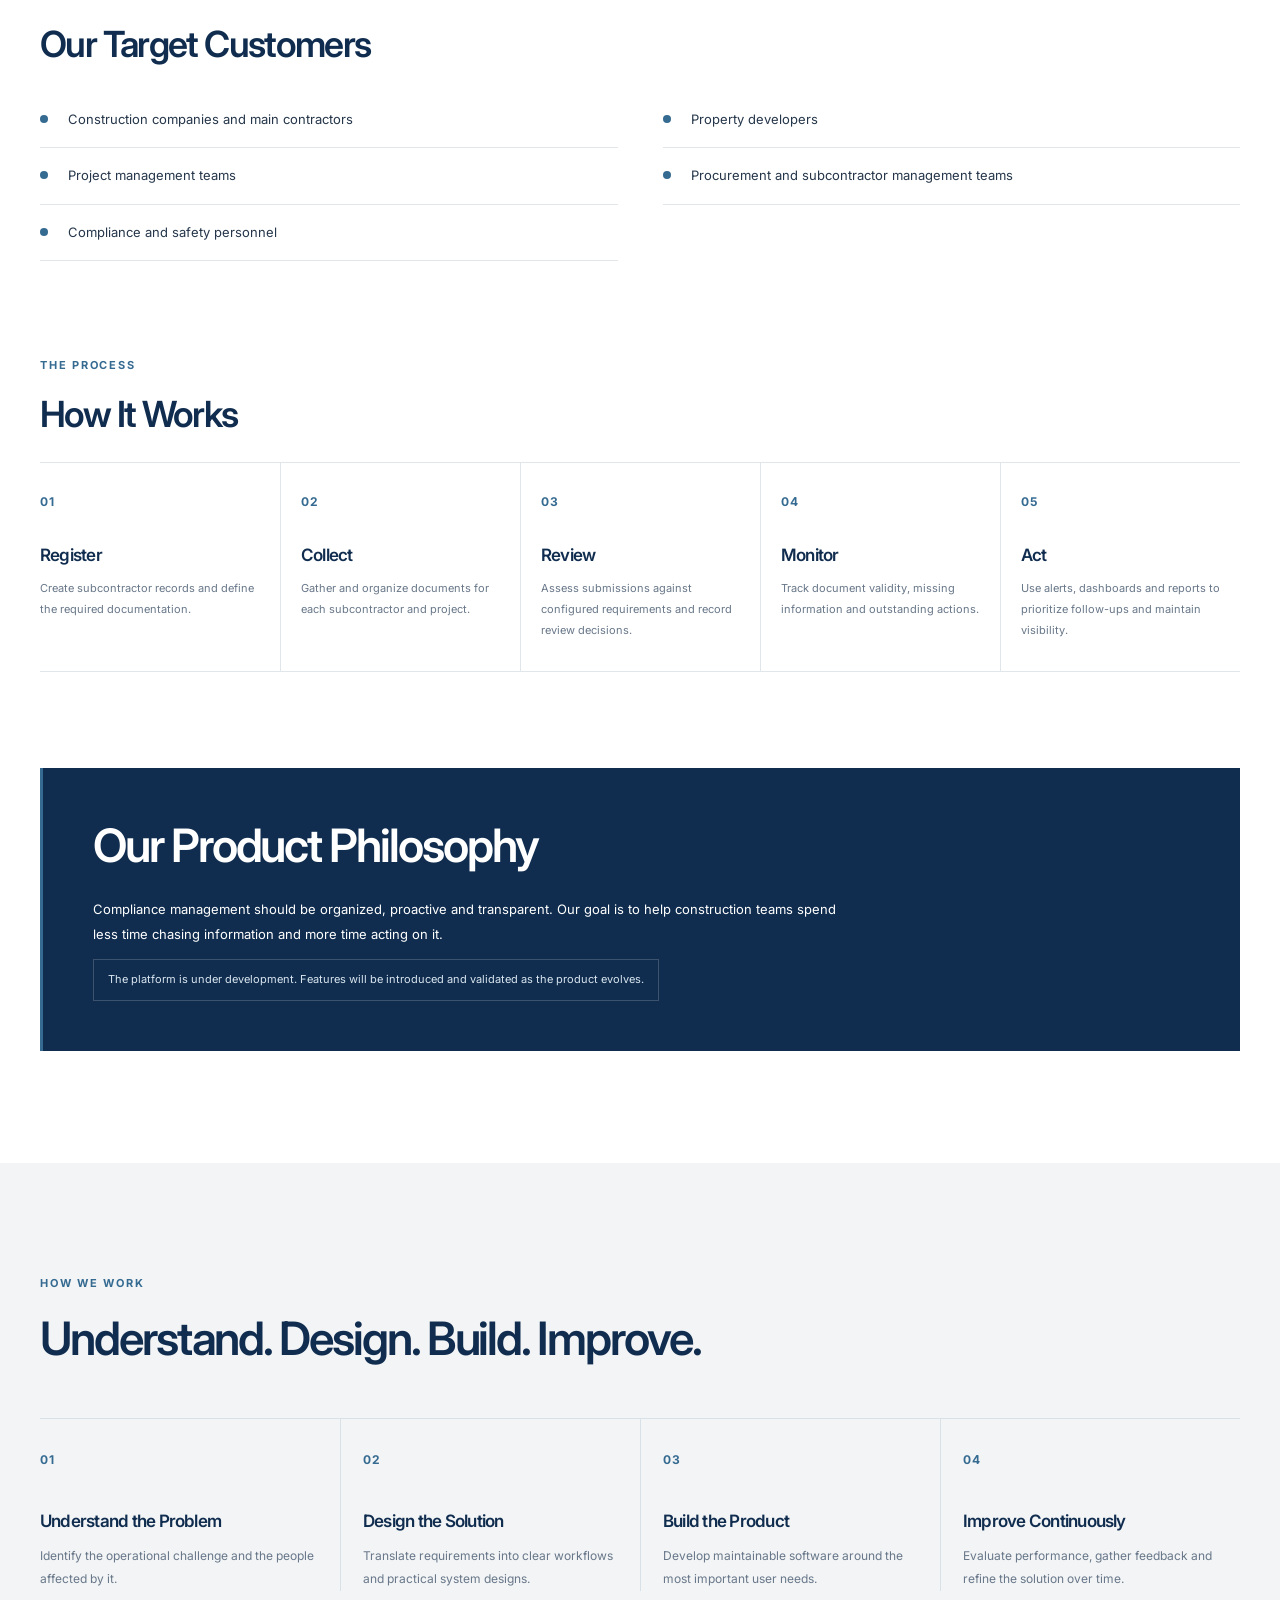
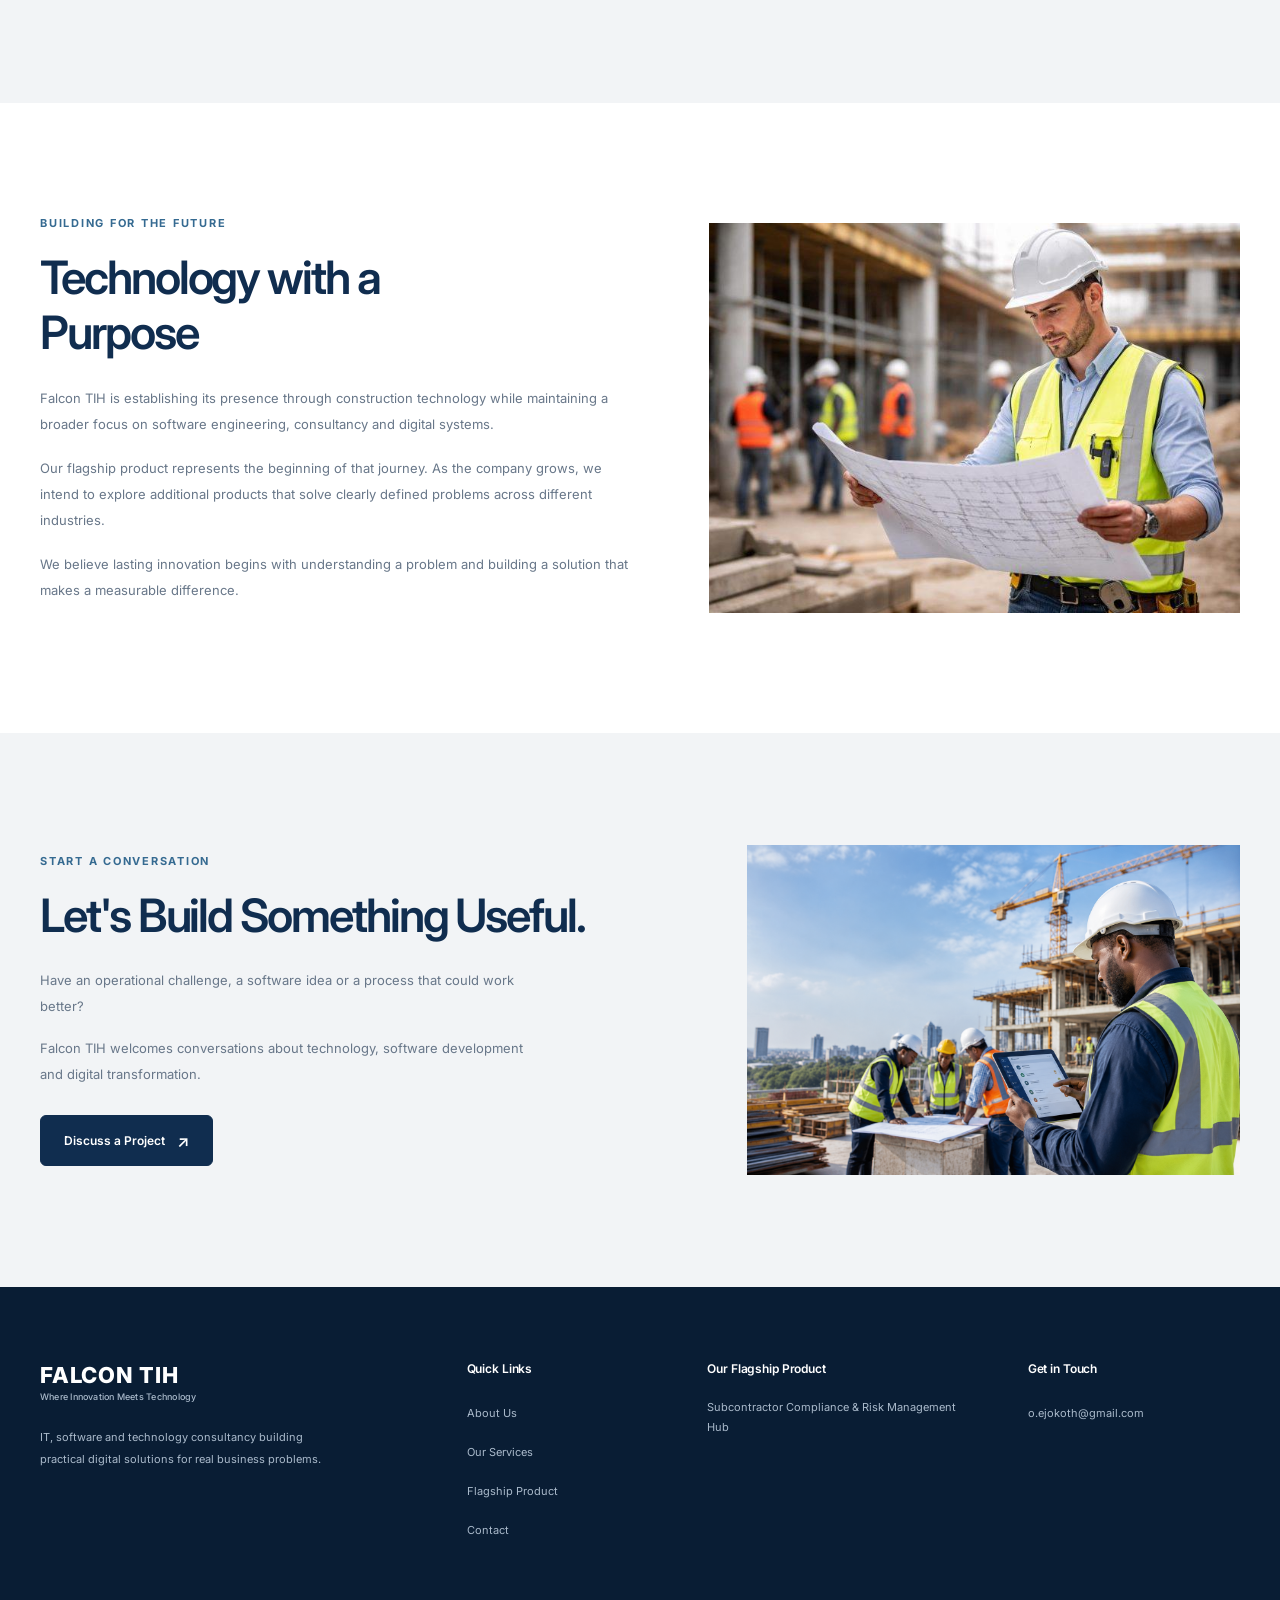
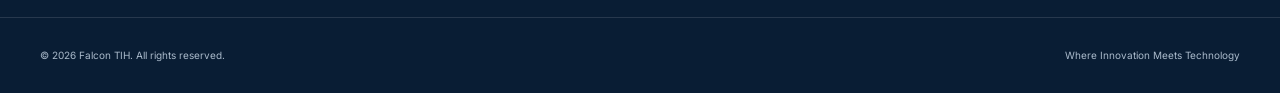
==== commit 8caddf0f: "image change" ====
--- a/Falcon.html
+++ b/Falcon.html
@@ -100,7 +100,7 @@
 
                 <div class="hero-image-wrapper">
                     <img
-                        src="assets/Digital Construction Team at Work.png"
+                        src="assets/42b1c402-16da-4010-beb6-30a7cc38995e.png"
                         alt="Construction site manager reviewing a digital project management dashboard on a tablet while engineers collaborate on building plans at an active construction site."
                         class="hero-image"
                         id="hero-image"
--- a/portfolio.css
+++ b/portfolio.css
@@ -1697,9 +1697,7 @@
     position: relative;
     min-height: 470px;
     overflow: hidden;
-    border-radius: 3px;
-    background: var(--navy);
-    box-shadow: var(--shadow-hover);
+    border-radius: 3px; 
     animation: fade-up 900ms 120ms ease both;
 }
 
